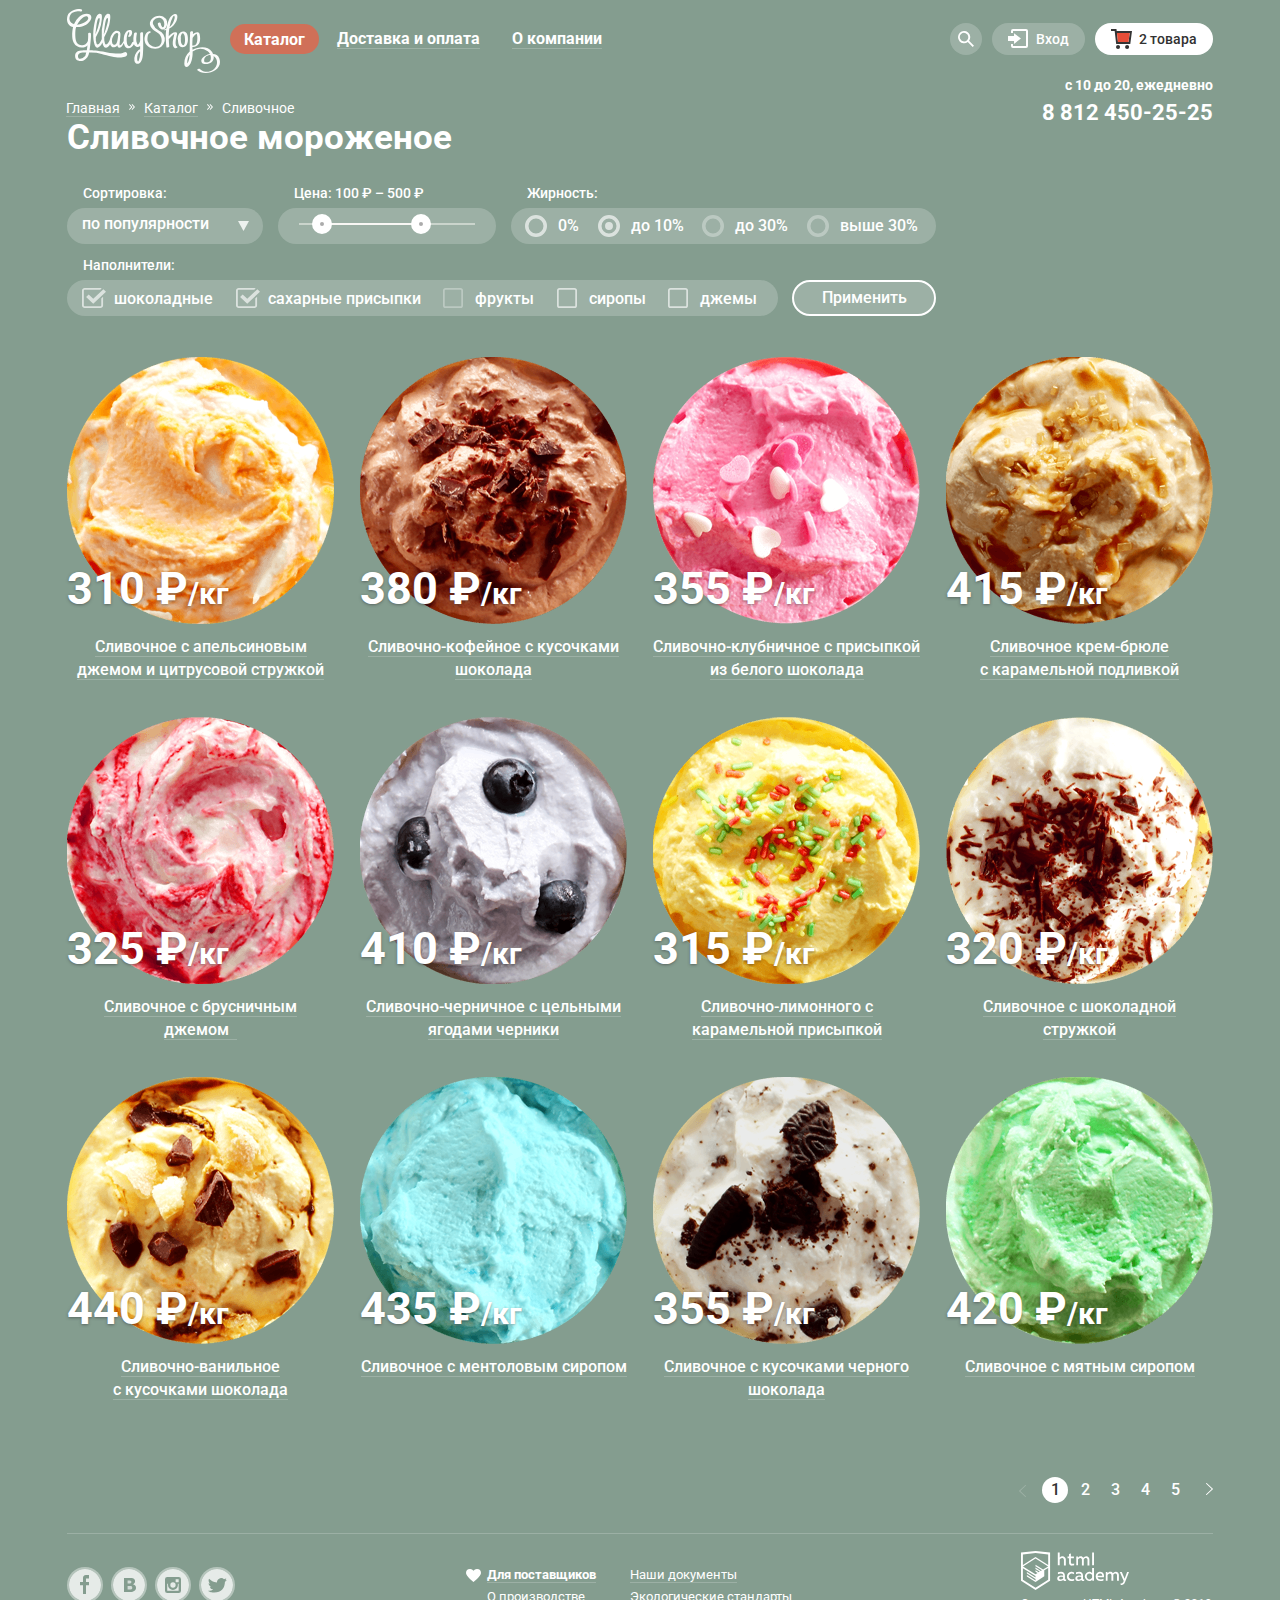
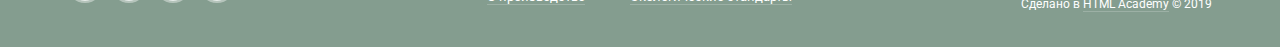
==== catalog.html @ a55e3ece "catalog" ====
﻿<!DOCTYPE html>
<html lang="ru">
  <head>
    <meta charset="UTF-8" />
    <meta name="viewport" content="width=device-width, initial-scale=1.0" />
    <link
      href="https://fonts.googleapis.com/css2?family=Roboto:wght@400;500;700&display=swap"
      rel="stylesheet"
    />
    <link rel="stylesheet" href="css/normalize.css" />
    <link rel="stylesheet" href="css/styles.css" />
    <title>HTML Academy: Глейси</title>
  </head>

  <body>
    <div class="catalog-wrapper">
      <header>
        <div class="main-header container">
          <div class="header-wrapper">
            <a href="index.html" class="logo">
              <img src="img/logo.svg" width="154" height="64" alt="Логотип Gllacy shop"/>
            </a>
            <nav class="main-nav">
              <ul class="main-nav-list lstyle-none">
                <li class="main-nav-item">
                  <a class="main-nav-button nav-on-page" href="#">Каталог</a>
                  <div class="drop">
                    <p class="drop-header">Новинки</p>
                    <ul class="drop-list lstyle-none">
                      <li class="drop-list-item">
                        <a href="catalog.html">Сливочное</a>
                      </li>
                      <li class="drop-list-item">
                        <a href="#">Щербеты</a>
                      </li>
                      <li class="drop-list-item">
                        <a href="#">Фруктовый лед</a>
                      </li>
                      <li class="drop-list-item">
                        <a href="#">Мелорин</a>
                      </li>
                    </ul>
                  </div>
                </li>
                <li class="main-nav-item">
                  <a class="main-nav-button" href="#">
                    <span>Доставка и оплата</span>
                  </a>
                </li>
                <li class="main-nav-item">
                  <a class="main-nav-button" href="#"><span>О компании</span></a>
                </li>
              </ul>
              <ul class="service-list lstyle-none">
                <li class="service-item">
                  <a class="service-button service-search" href="#">
                    <span class="visually-hidden">Поиск</span>
                  </a>
                  <div class="service-drop">тут форма поиска</div>
                </li>
                <li class="service-item">
                  <a class="service-button service-login" href="#">
                    <span>Вход</span>
                  </a>
                  <div class="service-drop">тут форма входа</div>
                </li>
                <li class="service-item">
                  <a class="service-button service-cart full-cart" href="#">
                    <span>2 товара</span>
                  </a>
                  <div class="service-drop cart-drop">
                    <div class="cart-drop-items">
                      <div class="cart-drop-item">
                        <button class="x-button">
                          <img src="/img/X.svg" alt="Кнопка удаления товара" width="11px" height="11px">
                        </button>
                        <img class="cart-drop-img" src="/img/ic-orange.png" alt="Изображения мороженного" width="33px" height="33px">
                        <p class="cart-drop-text cart-label">Пломбир с апельсиновым джемом</p>
                        <p class="cart-drop-text cart-weight cart-text-black">1,5 кг х <span class="cart-text-grey">200 руб.</span></p>
                        <p class="cart-drop-text cart-price">300 руб.</p>
                      </div>
                      <div class="cart-drop-item">
                        <button class="x-button">
                          <img src="/img/X.svg" alt="Кнопка удаления товара" width="11px" height="11px">
                        </button>
                        <img class="cart-drop-img" src="/img/ic-white-choco.png" alt="Изображения мороженного" width="33px" height="33px">
                        <p class="cart-drop-text cart-label">Клубничный пломбир с присыпкой из белого шоколада</p>
                        <p class="cart-drop-text cart-weight cart-text-black">1,5 кг х <span class="cart-text-grey">300 руб.</span></p>
                        <p class="cart-drop-text cart-price">450 руб.</p>
                      </div>
                    </div>
                    <p class="cart-drop-price">Итого: 750 руб.</p>
                    <a class="button cart-button" href="#">Оформить заказ</a>
                  </div>
                </li>
              </ul>
            </nav>
          </div>
          <div class="work-time">
            <p>с 10 до 20, ежедневно</p>
            <a href="tel:88124502525">8 812 450-25-25</a>
          </div>
        </div>
      </header>

      <main class="main-container container">
        <ul class="breadcrumbs lstyle-none">
          <li class="breadcrumbs-item">
            <a class="white-link" href="index.html">Главная</a>
          </li>
          <li class="breadcrumbs-item">
            <a class="white-link" href="catalog.html">Каталог</a>
          </li>
          <li class="breadcrumbs-item">Сливочное</li>
        </ul>
        <h1 class="catalog-header">Сливочное мороженое</h1>
        <section class="filter-list">
          <h2 class="visually-hidden">Фильтр товаров</h2>
          <form class="filters" method="GET" action="https://echo.htmlacademy.ru/">
            <fieldset class="filter-box">
              <legend>Сортировка:</legend>
              <div class="range-filter">
                <select class="filter-droplist sort" name="sort">
                  <option value="popular" selected>по популярности</option>
                  <option value="cheap">сначала недорогие</option>
                  <option value="expensive">сначала дорогие</option>
                  <option value="fat">по жирности</option>
                </select>
                <span class="filter-droplist-btn"></span>
              </div>
            </fieldset>
            <fieldset class="filter-box">
              <legend>Цена: 100 ₽ – 500 ₽</legend>
              <div class="range-filter money">
                <div class="scale">
                  <div class="bar"></div>
                  <div class="toggle toggle-min"></div>
                  <div class="toggle toggle-max"></div>
                </div>
              </div>
            </fieldset>
            <fieldset class="filter-box">
              <legend>Жирность:</legend>
              <div class="range-filter fat">
                <div class="radio-filter">
                  <div class="radio-item">
                    <input type="radio" id="percent0" name="fat-filter"/>
                    <label for="percent0">0%</label>
                  </div>
                  <div class="radio-item">
                    <input type="radio" id="percent10" name="fat-filter" value="10" checked/>
                    <label for="percent10">до 10%</label>
                  </div>
                  <div class="radio-item">
                    <input type="radio" id="percent30" name="fat-filter" value="30" disabled/>
                    <label for="percent30">до 30%</label>
                  </div>
                  <div class="radio-item">
                    <input type="radio" id="percentAbove30" name="fat-filter" value="30+" disabled/>
                    <label for="percentAbove30">выше 30%</label>
                  </div>
                </div>
              </div>
            </fieldset>
            <fieldset class="filter-box">
              <legend>Наполнители:</legend>
              <div class="range-filter fillers">
                <div class="checkbox-item">
                  <div class="filter-checkbox">
                    <input type="checkbox" id="choco" name="filler" checked />
                    <label for="choco">шоколадные</label>
                  </div>
                  <div class="filter-checkbox">
                    <input type="checkbox" id="sugar" name="filler" checked />
                    <label for="sugar">сахарные присыпки</label>
                  </div>
                  <div class="filter-checkbox">
                    <input type="checkbox" id="fruits" name="filler" disabled/>
                    <label for="fruits">фрукты</label>
                  </div>
                  <div class="filter-checkbox">
                    <input type="checkbox" id="sirops" name="filler" />
                    <label for="sirops">сиропы</label>
                  </div>
                  <div class="filter-checkbox">
                    <input type="checkbox" id="jam" name="filler" />
                    <label for="jam">джемы</label>
                  </div>
                </div>
              </div>
            </fieldset>
            <input class="filter-apply" type="submit" value="Применить" />
          </form>
        </section>

        <section class="production-catalog">
          <h2 class="visually-hidden">Каталог мороженого</h2>
          <ul class="production-list lstyle-none">
            <li class="production-item">
              <img src="img/ic-orange.png" width="267" height="267" alt="Изображение cливочного мороженого с апельсиновым джемом и цитрусовой стружкой"/>
              <p class="production-price">310 ₽<span>/кг</span></p>
              <h3> <a class="white-link production-link" href="catalog.html">Сливочное с апельсиновым джемом и цитрусовой стружкой</a>
              </h3>
              <a class="button production-button" href="catalog.html">Быстрый просмотр</a>
            </li>
            <li class="production-item">
              <img src="img/ic-choco.png" width="267" height="267" alt="Изображение сливочно-кофейного мороженого с кусочками шоколада"/>
              <p class="production-price">380 ₽<span>/кг</span></p>
              <h3> <a class="white-link production-link" href="catalog.html">Сливочно-кофейное с кусочками шоколада</a>
              </h3>
              <a class="button production-button" href="catalog.html">Быстрый просмотр</a>
            </li>
            <li class="production-item">
              <img src="img/ic-white-choco.png" width="267" height="267" alt="Изображение сливочно-клубничного мороженого с присыпкой из белого шоколада"/>
              <p class="production-price">355 ₽<span>/кг</span></p>
              <h3> <a class="white-link production-link" href="catalog.html">Сливочно-клубничное с присыпкой из белого шоколада</a>
              </h3>
              <a class="button production-button" href="catalog.html">Быстрый просмотр</a>
            </li>
            <li class="production-item">
              <img src="img/ic-creme-caramel.png" width="267" height="267" alt="Изображение сливочного мороженого крем-брюле с карамельной подливкой"/>
              <p class="production-price">415 ₽<span>/кг</span></p>
              <h3> <a class="white-link production-link" href="catalog.html">Сливочное крем-брюле с&nbsp;карамельной подливкой</a>
              </h3>
              <a class="button production-button" href="catalog.html">Быстрый просмотр</a>
            </li>
          </ul>
          <ul class="production-list lstyle-none">
            <li class="production-item">
              <img src="img/ic-lingonberry.png" width="267" height="267" alt="Изображение сливочного мороженого с брусничным джемом"/>
              <p class="production-price">325 ₽<span>/кг</span></p>
              <h3> <a class="white-link production-link" href="catalog.html">Сливочное с брусничным джемом&nbsp;&nbsp;</a>
              </h3>
              <a class="button production-button" href="catalog.html">Быстрый просмотр</a>
            </li>
            <li class="production-item">
              <img src="img/ic-blueberry.png" width="267" height="267" alt="Изображение сливочно-черничного мороженого с цельными ягодами черники"/>
              <p class="production-price">410 ₽<span>/кг</span></p>
              <h3> <a class="white-link production-link" href="catalog.html">Сливочно-черничное с цельными ягодами черники</a>
              </h3>
              <a class="button production-button" href="catalog.html">Быстрый просмотр</a>
            </li>
            <li class="production-item">
              <img src="img/ic-limon.png" width="267" height="267" alt="Изображение сливочно-лимонного мороженого с карамельной присыпкой"/>
              <p class="production-price">315 ₽<span>/кг</span></p>
              <h3> <a class="white-link production-link" href="catalog.html">Сливочно-лимонного с карамельной присыпкой</a>
              </h3>
              <a class="button production-button" href="catalog.html">Быстрый просмотр</a>
            </li>
            <li class="production-item">
              <img src="img/ic-choco-shavings.png" width="267" height="267" alt="Изображение сливочного мороженого с шоколадной стружкой"/>
              <p class="production-price">320 ₽<span>/кг</span></p>
              <h3> <a class="white-link production-link" href="catalog.html">Сливочное с шоколадной стружкой</a>
              </h3>
              <a class="button production-button" href="catalog.html">Быстрый просмотр</a>
            </li>
          </ul>
          <ul class="production-list lstyle-none">
            <li class="production-item">
              <img src="img/ic-vanilla-choco.png" width="267" height="267" alt="Изображение сливочно-ванильного мороженого с кусочками шоколада"/>
              <p class="production-price">440 ₽<span>/кг</span></p>
              <h3> <a class="white-link production-link" href="catalog.html">Сливочно-ванильное с&nbsp;кусочками&nbsp;шоколада</a>
              </h3>
              <a class="button production-button" href="catalog.html">Быстрый просмотр</a>
            </li>
            <li class="production-item">
              <img src="img/ic-mentol.png" width="267" height="267" alt="Изображение сливочного мороженого с ментоловым сиропом"/>
              <p class="production-price">435 ₽<span>/кг</span></p>
              <h3> <a class="white-link production-link" href="catalog.html">Сливочноe с ментоловым сиропом</a>
              </h3>
              <a class="button production-button" href="catalog.html">Быстрый просмотр</a>
            </li>
            <li class="production-item">
              <img src="img/ic-black-choco.png" width="267" height="267" alt="Изображение сливочного мороженого с кусочками черного шоколада"/>
              <p class="production-price">355 ₽<span>/кг</span></p>
              <h3> <a class="white-link production-link" href="catalog.html">Сливочное с кусочками черного шоколада</a>
              </h3>
              <a class="button production-button" href="catalog.html">Быстрый просмотр</a>
            </li>
            <li class="production-item">
              <img src="img/ic-mint.png" width="267" height="267" alt="Изображение сливочного мороженого с мятным сиропом"/>
              <p class="production-price">420 ₽<span>/кг</span></p>
              <h3> <a class="white-link production-link" href="catalog.html">Сливочное с мятным сиропом</a>
              </h3>
              <a class="button production-button" href="catalog.html">Быстрый просмотр</a>
            </li>
          </ul>
          <ul class="bottom-nav lstyle-none">
            <li class="nav-arrow back-arrow disabled">
              <a href="#">
                <img src="img/arrow.svg" width="7" height="12" alt="Кнопка назад"/>
              </a>
            </li>
            <li class="nav-page page-active">1</li>
            <li class="nav-page">
              <a href="#">2</a>
            </li>
            <li class="nav-page">
              <a href="#">3</a>
            </li>
            <li class="nav-page">
              <a href="#">4</a>
            </li>
            <li class="nav-page">
              <a href="#">5</a>
            </li>
            <li class="nav-arrow">
              <a href="#">
                <img src="img/arrow.svg" width="7" height="12" alt="Кнопка вперед"/>
              </a>
            </li>
          </ul>
        </section>
      </main>

      <footer class="main-footer footer-border container">
        <section class="footer-social">
          <h2 class="visually-hidden">Ищите нас в соц. сетях!</h2>
          <ul class="footer-social-icons lstyle-none">
            <li class="footer-social-item">
              <a class="fb-link" href="#">
                <span class="visually-hidden">Facebook</span>
              </a>
            </li>
            <li class="footer-social-item">
              <a class="vk-link" href="#">
                <span class="visually-hidden">VK</span>
              </a>
            </li>
            <li class="footer-social-item">
              <a class="inst-link" href="#">
                <span class="visually-hidden">Instagram</span>
              </a>
            </li>
            <li class="footer-social-item">
              <a class="tw-link" href="#">
                <span class="visually-hidden">Twitter</span>
              </a>
            </li>
          </ul>
        </section>
        <section class="footer-nav">
          <h2 class="visually-hidden">Документы</h2>
          <ul class="footer-nav-list lstyle-none">
            <li class="footer-nav-item">
              <a class="footer-heart white-link" href="#">Для поставщиков</a>
            </li>
            <li class="footer-nav-item">
              <a class="white-link" href="#">О производстве</a>
            </li>
            <li class="footer-nav-item">
              <a class="white-link" href="#">Наши документы</a>
            </li>
            <li class="footer-nav-item">
              <a class="white-link" href="#">Экологические стандарты</a>
            </li>
          </ul>
        </section>
        <div class="footer-credits">
          <a href="https://htmlacademy.ru">
            <img src="img/htmlacademy.svg" alt="Логитоп HTML Academy" />
          </a>
          <p class="html-academy">
            Сделано в
            <a class="white-link" href="https://htmlacademy.ru">HTML Academy</a>
            © 2019
          </p>
        </div>
      </footer>
    </div>
    <!-- тут модальное окно -->
  </body>
</html>
---- css/styles.css ----
﻿:root {
  --basic-white: #fff;
  --full-black: #000;
  --cart-drop-grey: #c4c4c4;
  --cart-border-grey: #CACAC7;
  --alpha-white: rgba(255, 255, 255, 0.2);
  --less-alpha-white: rgba(255, 255, 255, 0.8);
  --basic-black: #323232;
  --basic-grey: #999999;
  --modal-white: #f8f7f4;
  --basic-button: linear-gradient(180deg, #f26843 0%, #e74a35 100%);
  --hover-button: linear-gradient(0deg, rgba(255, 255, 255, 0.2), rgba(255, 255, 255, 0.2)), linear-gradient(180deg, #F26843 0%, #E74A35 100%);
  --click-button: linear-gradient(0deg, rgba(0, 0, 0, 0.07), rgba(0, 0, 0, 0.07)), linear-gradient(180deg, #f26843 0%, #e74a35 100%);
  --nav-list-hover: #fbded7;
  --nav-list-click: #f6b5a5;
  --nav-list-on-page: #d07058;
  --nav-catalog-click: #ededed;
  --nav-catalog-active: #696969;
  --link-hover: #ffbc9e;
  --link-click: #e84d37;
  --slider-hover: rgba(255, 255, 255, 0.4);
  --raspberry-color: #dc143c;
  --choco-color: #7f4e1e;
  --advantages-color: #f8facd;
  --new-post-color: #fad3a2;
  --mailing-grey: #5A5A5A;
  --darker-white: #FEFEFE;
  --link-hover-color: rgba(255, 188, 158, 0.3);
  --swamp-bg: #849D8F;
  --dark-blue-bg: #8996A6;
  --brown-bg: #9D8B84;
  --dark-link-click: rgba(232, 77, 55, 0.3);
  --box-shadow: rgba(172, 16, 0, 0.64);
  --text-shadow: rgba(160, 32, 11, 0.76);
  --box-shadow-active: #942718;
  --box-shadow-hover: rgba(0, 0, 0, 0.2);
  --shadow-price: rgba(49, 50, 53, 0.5);
  --social-border: rgba(255, 255, 255, 0.5);
  --range-white: rgba(248, 247, 244, 0.5);
  --range-button-grey: #ABABAB;
  --droplist-shadow: rgba(0, 0, 0, 0.4);
  --droplist-border: rgba(50, 50, 50, 0.2);
}

a {
  text-decoration: none
}

img {
  max-width: 100%;
  height: auto;
}

body {
  min-width: 1200px;
  margin: 0;
  padding: 0;
  font-family: "Roboto", Arial, sans-serif;
  font-style: normal;
  font-weight: normal;
  font-size: 16px;
  line-height: 22px;
  color: var(--basic-white);
  min-height: 100%;
  display: grid;
  grid-template-rows: min-content 1fr min-content;
}

.page {
  height: 100%;
}

.container {
  width: 1146px;
  margin: 0 auto;
  padding: 0 20px;
}

.main-header {
  margin-top: 9px;
}

.header-wrapper {
  display: flex;
  justify-content: space-between;
}

.logo {
  height: 64px;
}

.main-nav {
  display: flex;
  flex-direction: row;
  align-items: center;
  width: 87%;
  margin-bottom: 4px;
}

.main-nav-list {
  display: flex;
  font-weight: bold;
  font-size: 16px;
  line-height: 18px;
  margin: 0 0 0 10px;
  padding: 0;
}

.main-nav-button {
  padding: 5.5px 14px;
  color: var(--basic-white);
  border-radius: 26px;
}

.main-nav-button > span {
  border-bottom: 1px solid var(--alpha-white);
}

.main-nav-button:hover > span {
  border-color: transparent;
}

.nav-on-page {
  border-color: transparent;
  background-color: var(--nav-list-on-page);
}

.main-nav-button:hover{
  background: var(--basic-white);
  color: var(--basic-black);
}

.main-nav-button:hover .main-nav-button {
  color: var(--basic-black);
  border-color: transparent;
}

.main-nav-button:active {
  color: var(--basic-black);
  border-color: transparent;
  background: var(--nav-catalog-click);
  box-shadow: inset 0px 2px 1px var(--nav-catalog-active);
}

.main-nav-item {
  position: relative;
  margin-right: 4px;
}

.drop {
  position: absolute;
  opacity: 0;
  top: 100%;
  left: 0;
  margin: 12px 0 0 -7px;
  max-width: 143px;
  background-color: var(--basic-white);
  border-radius: 4px;
  box-shadow: 0px 20px 20px var(--droplist-shadow);
  pointer-events: none;
  z-index: 1;
}

.drop::before {
  content: "";
  position: absolute;
  bottom: 100%;
  left: 0;
  right: 0;
  height: 12px;
}

.main-nav-item:hover .drop,
.main-nav-item:focus + .drop,
.drop:hover {
  opacity: 1;
  pointer-events: auto;
}
.filter-droplist:focus-within {
  opacity: 1;
  pointer-events: auto;
}

.drop-header {
  position: relative;
  color: var(--basic-black);
  font-weight: bold;
  font-size: 14px;
  line-height: 18px;
  padding: 10px 0 10px 21px;
  margin: 0;
  min-width: 113px;
}

.drop-header::after {
  position: absolute;
  content: "";
  width: calc(100% - 15px);
  height: 1px;
  bottom: 0;
  left: 6px;
  background: var(--droplist-border);
}

.drop-list {
  /* margin: 13px 20px 13px 21px; */
  padding: 0;
  min-width: 107px;
}

.drop-list-item {
  margin-top: 4px;
  display: flex;
  flex-direction: column;
  justify-content: center;
  min-height: 27px;
}

.drop-list-item:first-child {
  margin-top: 6px;
}

.drop-list-item:last-child {
  margin-bottom: 7px;
}

.drop-list-item:hover {
  background: var(--nav-list-hover);
}

.drop-list-item a {
  color: var(--basic-black);
  margin-left: 21px;
  margin-right: 20px;
  font-weight: normal;
  font-size: 14px;
  line-height: 16px;
  min-width: 107px;
}

.service-list {
  display: flex;
  align-items: center;
  margin: 0 0 0 auto;
  padding: 0;
  font-weight: 500;
  font-size: 14px;
  line-height: 16px;
}

.service-item {
  position: relative;
  margin-left: 10px;
}

.service-button {
  display: flex;
  justify-content: center;
  align-items: center;
  box-sizing: border-box;
  color: var(--basic-white);
  background-color: var(--alpha-white);
  min-width: 32px;
  min-height: 32px;
  font-weight: 500;
  font-size: 14px;
  line-height: 16px;
  padding: 7px 16px 8px 16px;
  border-radius: 20px;
  position: relative;
}

.service-button > span {
  margin-left: 28px;
}

.service-button:active {
  background: var(--nav-catalog-click);
  box-shadow: inset 0px 2px 1px var(--nav-catalog-active);
}

.service-search {
  padding: 8px;
  border-radius: 50%;
}

.service-button::before {
  content: "";
  position: absolute;
}

.service-search::before {
  width: 16px;
  height: 16px;
  background-size: 16px;
  background: url(../img/search.svg) no-repeat;
}

.service-login::before {
  left: 16px;
  width: 20px;
  height: 19px;
  background-size: 20px 19px;
  background: url(../img/login.svg) no-repeat;
}

.service-cart::before {
  left: 16px;
  width: 21px;
  height: 20px;
  background-size: 21px 20px;
  background: url(../img/cart.svg) no-repeat;
}

.service-button:hover:not(.full-cart) {
  color: var(--basic-black);
  background-color: var(--basic-white);
}

.service-search:hover::before {
  background: url(../img/search-black.svg) no-repeat;
}

.service-login:hover::before {
  background: url(../img/login-black.svg) no-repeat;
}

.service-cart:hover:not(.full-cart)::before {
  background: url(../img/black-cart.svg) no-repeat;
}

.full-cart {
  color: var(--basic-black);
  background-color: var(--basic-white);
}

.full-cart::before {
  background: url(../img/full-cart.svg) no-repeat;
}

.x-button {
  border: none;
  padding: 0;
  margin-right: 9px;
  cursor: pointer;
}

.cart-drop-items {
  border-bottom: 1px solid var(--cart-border-grey);
  margin-left: 6px;
  padding-bottom: 18px;
}

.cart-drop-item {
  display: flex;
  flex-direction: row;
  justify-content: flex-start;
  align-items: center;
}

.cart-drop-item:not(:last-child) {
  margin-bottom: 17px;
}

.cart-drop-img {
  /* margin-left: 9px; */
}

.cart-drop-text {
  font-weight: normal;
  font-size: 13px;
  line-height: 16px;
  max-width: 216px;
  margin: 0;
  align-self: flex-start;
  color: var(--basic-black);
  margin-top: 10px;
}

.cart-label {
  margin-left: 13px;
}

.cart-weight {
  margin-left: 31px;
}

.cart-price {
  margin-left: 26px;
}

.cart-text-black {
  color: var(--full-black);
}

.cart-text-grey {
  color: var(--cart-drop-grey);
}

.cart-drop-price {
  font-weight: bold;
  font-size: 15px;
  line-height: 16px;
  text-align: right;
  margin: 15px 2px 0 0;
}

.cart-button {
  padding: 13px 16px 14px 15px;
  border-radius: 26px;
  margin: 16px 0 0 auto;
  font-weight: bold;
  font-size: 18px;
  line-height: 16px;
}

.service-drop {
  position: absolute;
  background: var(--modal-white);
  box-shadow: 0px 20px 20px var(--droplist-shadow);
  border-radius: 4px;
  padding: 20px;
  top: 100%;
  color: var(--basic-black);
  right: 0;
  opacity: 0;
  pointer-events: none;
  margin-top: 4px;
}

.service-drop::before {
  content: "";
  position: absolute;
  bottom: 100%;
  left: 0;
  right: 0;
  height: 4px;
}

.service-search:hover + .service-drop,
.service-search:focus + .service-drop,
.service-drop:hover,
.service-login:hover + .service-drop,
.service-login:focus + .service-drop,
.service-drop:hover,
.service-cart:hover + .service-drop,
.service-cart:focus + .service-drop,
.service-drop:hover {
  opacity: 1;
  pointer-events: auto;
}

.cart-drop {
  min-width: 510px;
  display: flex;
  flex-direction: column;
  padding: 20px 14px 21px 15px;
}

.visually-hidden {
  /* visibility: hidden; */
  display: none;
}

.slide-header {
  font-weight: bold;
  font-size: 60px;
  line-height: 60px;
  margin: 0 0 35px 0;
}

.breadcrumbs {
  margin: -26px 0 0 -1px;
  padding: 0;
  display: flex;
  font-size: 14px;
  line-height: 16px;
}

.breadcrumbs-item {
  position: relative;
  margin-right: 24px;
}

.breadcrumbs-item:not(:first-child)::before {
  content: "";
  position: absolute;
  width: 6px;
  height: 6px;
  top: 4px;
  left: -15px;
  background: url(../img/top-nav-arrow.svg) no-repeat;
  background-size: 6px;
}

.work-time {
  display: block;
  text-align: right;
}

.work-time p {
  font-weight: bold;
  font-size: 14px;
  line-height: 16px;
  margin-top: 4px;
  margin-bottom: 8px;
}

.work-time a {
  color: var(--basic-white);
  font-weight: bold;
  font-size: 22px;
  line-height: 24px;
}

.button {
  background: var(--basic-button);
  box-shadow: 0px 2px 2px var(--box-shadow);
  text-shadow: 0px 2px 5px var(--text-shadow);
  color: var(--basic-white);
}

.button:hover {
  background: var(--hover-button);
}

.button:active {
  background: var(--click-button);
  box-shadow: inset 0px 2px 2px var(--box-shadow-active);
}

.site-wrapper-1 {
  background: var(--swamp-bg) url(../img/bg-1.png);
  background-repeat: no-repeat;
  background-position: top center;
}

.site-wrapper-2 {
  background: var(--dark-blue-bg) url(../img/bg-2.png);
  background-repeat: no-repeat;
  background-position: top center;
}

.site-wrapper-3 {
  background: var(--brown-bg) url(../img/bg-3.png);
  background-repeat: no-repeat;
  background-position: top center;
}

.catalog-wrapper {
  background-color: var(--swamp-bg);
}

.slide {
  display: none;
}

.active {
  display: block;
}

.slide-list {
  position: relative;
  margin-top: 272px;
}

.slide-button {
  border-radius: 70px;
  font-weight: bold;
  font-size: 32px;
  line-height: 44px;
  letter-spacing: 0.05em;
  margin-right: 17px;
  padding: 12px 22px 12px 23px;
}

.slider {
  position: relative;
  text-align: center;
  margin-bottom: 50px;
}

.slide-controls {
  position: absolute;
  bottom: 12px;
  display: flex;
}

.slider-button {
  padding: 8.5px;
  border-radius: 50%;
  background: none;
  border: 2px solid var(--basic-white);
  cursor: pointer;
}

.slider-button:not(:last-child) {
  margin-right: 8px;
}

.slider-button:hover {
  background: var(--slider-hover);
}

.active-slide, .active-slide:hover {
  background: var(--basic-white);
  cursor: default;
}

.slider-button:active {
  background: var(--basic-white);
}

.free-jam {
  background: var(--raspberry-color) url(../img/raspberry.jpg) no-repeat;
  background-size: cover;
}

.free-chocolate {
  background: var(--choco-color) url(../img/chocolate.jpg) no-repeat;
  background-size: cover;
}

.banners {
  display: grid;
  grid-gap: 26px;
  grid-template-columns: 1fr 1fr;
}

.banner {
  display: flex;
  flex-direction: column;
  border-radius: 16px;
  padding: 16px 23px 22px 16px;
}

.banner-header {
  font-weight: bold;
  font-size: 35px;
  line-height: 41px;
  margin: 0 0 16px 0;
}

.banner-text {
  font-weight: bold;
  font-size: 18px;
  margin: 0 0 42px 0;
}

.banner-button {
  font-weight: bold;
  font-size: 18px;
  line-height: 24px;
  border-radius: 70px;
  text-align: center;
  padding: 12px 22px;
  margin-left: auto;
}

.hits {
  margin-top: 34px;
}

.production-list {
  display: grid;
  grid-template-columns: repeat(4, 293px);
  margin: 0 0 -10px -13px;
  padding: 0;
}

.production-item:hover {
  background: var(--alpha-white);
  box-shadow: 0px 20px 20px var(--box-shadow-hover);
  border-radius: 4px;
  z-index: 1;
}

.production-item {
  position: relative;
  text-align: center;
  padding: 6px 13px 30px;
  margin-bottom: -32px;
}

.production-item h3 {
  margin: 0;
}

.production-hit {
  position: absolute;
}

.production-hit::before {
  content: "";
  display: block;
  width: 61px;
  height: 61px;
  border-radius: 50%;
  background: var(--basic-white) url(../img/hit.svg) center no-repeat;
}

.production-price {
  margin: 0;
  position: absolute;
  top: 215px;
  font-weight: bold;
  font-size: 45px;
  line-height: 45px;
  text-shadow: 0px 1px 3px var(--shadow-price);

}

.production-price span {
  font-weight: bold;
  font-size: 30px;
  line-height: 35px;
  text-shadow: 0px 1px 3px var(--shadow-price);
}

.production-item h3{
  margin: 5px 0 18px 0;
}

.production-link {
  font-weight: 500;
  font-size: 16px;
  line-height: 22px;
}

.production-button {
  visibility: hidden;
  padding: 12px 16px 10px 17px;
  font-weight: bold;
  font-size: 18px;
  line-height: 24px;
  border-radius: 50px;
  margin: 0;
}

.production-item:hover .production-button {
  visibility: visible;
}

.white-link {
  color: var(--basic-white);
  border-bottom: 1px solid var(--alpha-white);
}

.white-link:hover, .white-link:active {
  color: var(--link-hover);
  border-bottom: 1px solid var(--link-hover-color);
}

.advantages {
  margin-top: 10px;
  margin-bottom: 40px;
}

.advantages-content {
  background: var(--advantages-color) url(../img/waffle.jpg) no-repeat;
  background-size: cover;
  border-radius: 16px;
  padding: 24px 21px 22px 20px;
}

.advantage-item p {
  margin: 0;
}

.advantages-header {
  font-weight: 500;
  font-size: 24px;
  line-height: 30px;
  color: var(--basic-black);
  margin: 0 0 2px 0;
}

.advantages-list {
  display: flex;
  flex-wrap: wrap;
  justify-content: space-between;
  font-size: 16px;
  line-height: 22px;
  margin: 0;
  padding: 0;
}

.advantage-item {
  display: flex;
  color: var(--basic-black);
  position: relative;
  width: calc(50% - 13px);
  box-sizing: border-box;
  padding: 13px 0 0 55px;
  margin-bottom: 8px;
}

.advantage-item::before {
  content: "";
  position: absolute;
  display: block;
  top: 5px;
  left: 0;
  width: 49px;
  height: 49px;
  background-size: 49px;
}

.advantage-item p {
  margin-top: 1px;
}

.ic-svg::before {
  background: url(../img/ic-icon.svg) no-repeat;
}

.cow-svg::before{
  background: url(../img/cow-icon.svg) no-repeat;
}

.leaf-svg::before{
  background: url(../img/leaf-icon.svg) no-repeat;
}

.temp-svg::before{
  background: url(../img/thermo-icon.svg) no-repeat;
}

.promo-section {
  margin-bottom: 41px;
}

.promo-content {
  display: grid;
  grid-template-columns: 1fr 1fr;
  grid-template-rows: 1fr;
  column-gap: 26px;
}

.promo-wrapper a {
  margin-top: 3px;
}

.new-post-banner {
  background: var(--new-post-color) url(../img/strawberry.jpg) no-repeat;
  background-size: 560px 220px;
  color: var(--basic-black);
  grid-column: 1;
  border-radius: 16px;
  padding: 17px 253px 87px 20px;
}

.new-post-notify {
  font-weight: 500;
  margin: 2px 0 0 0;
}

.new-post-header {
  margin: 2px 0px 0px -1px;
}

.new-post-header a{
  text-decoration: underline;
  color: var(--basic-black);
  font-weight: bold;
  font-size: 24px;
  line-height: 30px;
  display: inherit;
}

.new-post-header a:hover, .new-post-header a:active {
  color: var(--link-click);
}

.mailing {
  display: flex;
  background: var(--modal-white) url("../img/mailing.png");
  grid-column: 2;
  border-radius: 16px;
}

.mailing-wrapper {
  display: block;
  margin: 5px 6px;
  padding: 24px 12px 35px 20px;
  border-radius: 16px;
  background-color: var(--modal-white);
  flex-grow: 1;
}

.mailing-text {
  color: var(--mailing-grey);
  margin: 0;
}

.map {
  position: relative;
  display: block;
  border: 0;
  width: 100%;
  height: 430px;
}

.map-box {
  position: relative;
  display: block;
  border: 0px;
  height: 100%;
  width: 100%;
}

.address-box {
  position: absolute;
  right: 50%;
  margin-right: -573px;
  width: 253px;
  top: 62px;
  color: var(--basic-black);
  background-color: var(--basic-white);
  border-radius: 16px;
  padding: 28px 25px 41px 25px;
  display: inline-block;
  text-align: left;
}

.how-to-find {
  justify-self: right;
  margin-bottom: 39px;
  max-width: 253px;
}

.address-box-item {
  margin-bottom: 23px;
}

.address-box-text {
  margin: 0;
  max-width: 180px;
  font-size: 14px;
  line-height: 20px;
  border-radius: 16px;
}

.address-box-info {
  margin: 0;
  font-weight: bold;
  max-width: 225px;
  font-size: 18px;
  line-height: 24px;
  color: var(--basic-black);
}

.feedback-button {
  font-weight: bold;
  font-size: 18px;
  line-height: 24px;
  /* padding: 13px 28px; */
  padding: 12px 28px 10px 28px;
  border-radius: 70px;
  text-shadow: 0px 2px 5px var(--text-shadow);
}

.main-footer {
  display: flex;
  flex-direction: row;
  justify-content: space-between;
  align-items: center;
  padding: 16px 0 25px 0;
}

.footer-border {
  border-top: 1px solid var(--alpha-white);
}

.footer-social {
  width: 164px;
}

.footer-social-icons {
  display: flex;
  flex-direction: row;
  margin: 0;
  padding: 0;
}

.footer-social-item:not(:last-child) {
  margin-right: 12px;
}

.footer-social-item a {
  position: relative;
  display: inline-block;
  width: 32px;
  height: 32px;
}

.footer-social-item a::before {
  content: "";
  position: absolute;
  top: 0;
  left: 0;
  width: 100%;
  height: 100%;
  background-position: center;
  background-size: 32px;
  border: 2px solid var(--social-border);
  opacity: .8;
  border-radius: 50%;
}

.footer-social-item a:hover::before {
  opacity: 1;
}

.footer-social-item a:active::before {
  opacity: 1;
  border-color: var(--less-alpha-white);
}

.fb-link::before {
  background: url(../img/fb.svg) no-repeat;
}

.vk-link::before {
  background: url(../img/vk.svg) no-repeat;
}

.inst-link::before {
  background: url(../img/insta.svg) no-repeat;
}

.tw-link::before {
  background: url(../img/tw.svg) no-repeat;
}

.footer-nav {
  width: 310px;
  padding-left: 22px;
}

.footer-nav-list {
  /* height: 37px; */
  height: 40px;
  /* margin: -3px -3px 3px 3px; */
  padding: 0;
  display: flex;
  flex-flow: column wrap;
  align-content: space-between;
  justify-content: space-between;
}

.footer-nav-item {
  font-size: 13px;
  line-height: 18px;
}

.footer-nav-item:first-child {
  font-weight: bold;
}

.footer-nav-item:nth-child(2), .footer-nav-item:nth-child(1) {
  margin-left: 5px;
}

.footer-heart {
  position: relative;
}

.footer-heart::before {
  content: "";
  position: absolute;
  top: 2px;
  left: -21px;
  width: 15px;
  height: 13px;
  background: url(../img/heart.svg) no-repeat;
}

.footer-credits {
  font-size: 12px;
  line-height: 18px;
  margin-bottom: 9px;
  margin-right: 1px;
}

.html-academy {
  margin: 0;
}

.lstyle-none {
  list-style: none;
}

.catalog-header {
  font-weight: bold;
  font-size: 35px;
  line-height: 41px;
  margin: 1px 0 0 0;
}

.filter-list {
  max-width: 869px;
  margin-bottom: 22px;
  margin-top: 27px;
}

.filters {
  display: flex;
  flex-flow: row wrap;
  justify-content: space-between;
  align-items: center;
}

.filter-box {
  margin: 0 0 13px 0;
  padding: 0;
  border: 0;
}

.filter-box legend {
  font-weight: 500;
  font-size: 14px;
  line-height: 16px;
  margin-left: 16px;
  margin-bottom: 7px;
}

.range-filter {
  position: relative;
  background: var(--alpha-white);
  height: 36px;
  border-radius: 20px;
  display: flex;
  align-items: center;
}

.range-filter select {
  margin-top: -4px;
}

.sort {
  min-width: 196px;
}

.money {
  min-width: 218px;
}

.toggle {
  position: absolute;
  top: -9px;
  width: 4px;
  height: 4px;
  border: 8px solid var(--basic-white);
  border-radius: 50%;
  background: var(--range-button-grey);
  cursor: pointer;
}

.toggle:hover {
  border: 9px solid var(--basic-white);
}

.toggle-min {
  left: 13px;
}

.toggle-max {
  left: 112px;
}

.scale {
  position: relative;
  width: 176px;
  height: 2px;
  background: var(--range-white);
  margin-left: 21px;
  margin-top: -4px;
}

.scale .bar {
  width: 106px;
  margin-left: 16px;
  height: 2px;
  background: var(--modal-white);
}

.filter-droplist {
  color: var(--basic-white);
  background: transparent;
  border: none;
  width: 100%;
  height: 36px;
  padding-left: 15px;
  appearance: none;
  outline: none;
  cursor: pointer;
  font-weight: 500;
  font-size: 16px;
  line-height: 18px;
}

.filter-droplist option {
  font-family: Roboto;
  font-style: normal;
  font-weight: normal;
  font-size: 14px;
  line-height: 16px;
}

.filter-droplist:hover {
  color: var(--basic-black);
}

.filter-droplist:hover + .filter-droplist-btn {
  background: url(../img/sort-btn-black.svg) no-repeat;
}

.filter-droplist option {
  color: var(--basic-black);
}

.filter-droplist-btn {
  position: absolute;
  width: 11px;
  height: 10px;
  background: url(../img/sort-btn.svg) no-repeat;
  background-size: 11px 10px;
  right: 14px;
}

.fat {
  min-width: 425px;
}

.radio-filter {
  margin-left: 14px;
  margin-right: 18px;
  width: 100%;
  display: flex;
  justify-content: space-between;
  align-items: center;
}

.radio-filter label {
  font-weight: 500;
  font-size: 16px;
  line-height: 18px;
  cursor: pointer;
  margin-left: 33px;
}

.radio-filter input[type="radio"] {
  display: none;
}

.radio-item input[type="radio"]:checked + label::before{
  background: url(../img/radio-on.svg) no-repeat;
}

.radio-item label::before {
  content: "";
  position: absolute;
  left: 0;
  width: 22px;
  height: 22px;
  opacity: 0.8;
  background: url(../img/radio-off.svg) no-repeat;
  background-size: 22px;
}

.radio-item label:hover::before {
  opacity: 1;
}

.radio-item input[disabled] + label::before{
  opacity: .4;
}

.radio-item {
  position: relative;
}

.checkbox-item {
  margin: 2px 21px 0 15px;
  width: 100%;
  display: flex;
  flex-direction: row;
  justify-content: space-between;
  align-items: center;
}

.filter-checkbox input[type="checkbox"] {
  display: none;
}

.filter-checkbox input[type="checkbox"]:checked + label::before {
  width: 24px;
  height: 20px;
  background: url(../img/checkbox-on.svg) no-repeat;
  background-size: 24px 20px;
}

.filter-checkbox label::before {
  content: "";
  position: absolute;
  left: 0;
  opacity: .8;
  width: 20px;
  height: 20px;
  background: url(../img/checkbox-off.svg) no-repeat;
  background-size: 20px;
}

.filter-checkbox input[disabled] + label::before {
  opacity: .4;
}

.filter-checkbox label:hover::before {
  opacity: 1;
}

.filter-checkbox label {
  font-weight: 500;
  font-size: 16px;
  line-height: 18px;
  cursor: pointer;
  margin-left: 32px;
}

.filter-checkbox {
  position: relative;
}

.fillers {
  min-width: 711px;
}

.filter-apply {
  background: var(--alpha-white);
  border: 2px solid var(--basic-white);
  border-radius: 20px;
  min-width: 144px;
  height: 36px;
  padding: 0;
  margin-top: 10px;
  outline: none;
  cursor: pointer;
  color: var(--basic-white);
  font-weight: 500;
  font-size: 16px;
  line-height: 18px;
}

.filter-apply:hover {
  color: var(--basic-black);
  background-color: var(--basic-white);
}

.filter-apply:active {
  color: var(--basic-black);
  background-color: var(--basic-white);
  box-shadow: inset 0px 2px 2px var(--nav-catalog-active);
  border: none;
}

.back-arrow {
  transform: rotate(-180deg);
}

.nav-arrow {
  display: inline-block;
}

.disabled {
  opacity: 0.2;
}

.bottom-nav {
  margin: 46px -0 30px auto;
  padding: 0;
  width: 194px;
  display: flex;
  justify-content: space-between;
  align-items: center;
}

.bottom-nav li:nth-child(2) {
  margin-left: 12px;
}

.bottom-nav li:nth-last-child(2) {
  margin-right: 14px;
}

.nav-page {
  display: inline-block;
  padding: 4px 8.5px;
  font-weight: 500;
  font-size: 16px;
  line-height: 18px;
}

.nav-page:hover {
  background: var(--alpha-white);
  border-radius: 50%;
  cursor: pointer;
}

.nav-page a {
  color: var(--basic-white);
}

.page-active, .page-active:hover {
  color: var(--basic-black);
  background: var(--basic-white);
  border-radius: 50%;
  cursor: default;
}
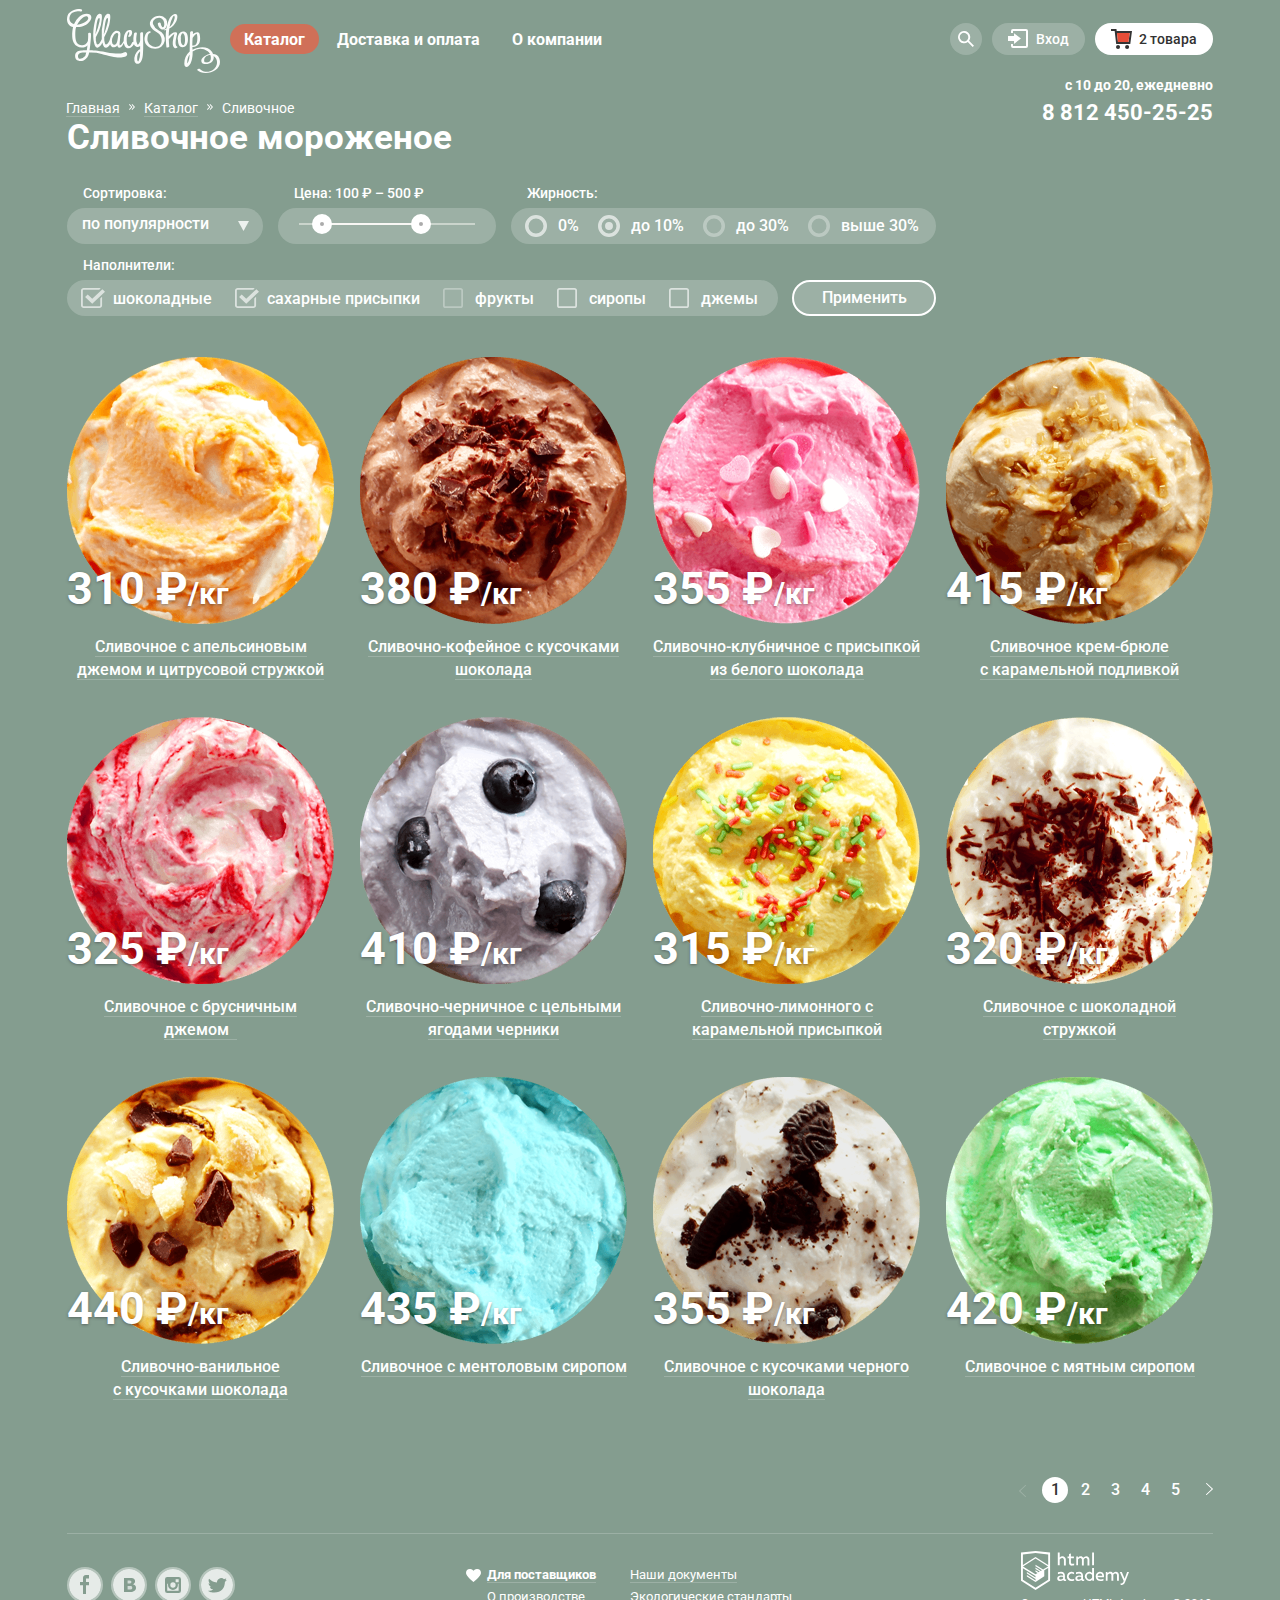
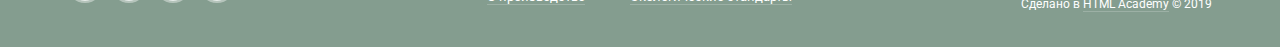
==== commit 160ddacb: "finally" ====
--- a/catalog.html
+++ b/catalog.html
@@ -27,8 +27,8 @@
                   <div class="drop">
                     <p class="drop-header">Новинки</p>
                     <ul class="drop-list lstyle-none">
-                      <li class="drop-list-item">
-                        <a href="catalog.html">Сливочное</a>
+                      <li class="drop-list-item drop-on-page">
+                        <a href="#">Сливочное</a>
                       </li>
                       <li class="drop-list-item">
                         <a href="#">Щербеты</a>
@@ -56,13 +56,27 @@
                   <a class="service-button service-search" href="#">
                     <span class="visually-hidden">Поиск</span>
                   </a>
-                  <div class="service-drop">тут форма поиска</div>
+                  <div class="service-drop service-drop-search">
+                    <form action="https://echo.htmlacademy.ru/" method="GET">
+                      <input class="default-input search-input" name="query" type="text" placeholder="Крем-брюле">
+                    </form>
+                  </div>
                 </li>
                 <li class="service-item">
                   <a class="service-button service-login" href="#">
                     <span>Вход</span>
                   </a>
-                  <div class="service-drop">тут форма входа</div>
+                  <div class="service-drop service-drop-login">
+                    <form action="https://echo.htmlacademy.ru/" method="GET">
+                      <input class="default-input drop-input-login" name="email" type="email" placeholder="email@example.com">
+                      <input class="default-input drop-input-login" name="pwd" type="password" placeholder="······">
+                      <div class="login-links">
+                        <button class="button drop-login-btn" type="submit">Войти</button>
+                        <a class="drop-link" href="#">Забыли пароль?</a>
+                        <a class="drop-link" href="#">Новая регистрация</a>
+                      </div>
+                    </form>
+                  </div>
                 </li>
                 <li class="service-item">
                   <a class="service-button service-cart full-cart" href="#">
@@ -72,20 +86,20 @@
                     <div class="cart-drop-items">
                       <div class="cart-drop-item">
                         <button class="x-button">
-                          <img src="/img/X.svg" alt="Кнопка удаления товара" width="11px" height="11px">
+                          <img src="img/cross.svg" alt="Кнопка удаления товара">
                         </button>
-                        <img class="cart-drop-img" src="/img/ic-orange.png" alt="Изображения мороженного" width="33px" height="33px">
+                        <img src="img/ic-orange.png" alt="Изображения мороженного" width="33" height="33">
                         <p class="cart-drop-text cart-label">Пломбир с апельсиновым джемом</p>
-                        <p class="cart-drop-text cart-weight cart-text-black">1,5 кг х <span class="cart-text-grey">200 руб.</span></p>
+                        <p class="cart-drop-text cart-weight">1,5 кг х <span>200 руб.</span></p>
                         <p class="cart-drop-text cart-price">300 руб.</p>
                       </div>
                       <div class="cart-drop-item">
                         <button class="x-button">
-                          <img src="/img/X.svg" alt="Кнопка удаления товара" width="11px" height="11px">
+                          <img src="img/cross.svg" alt="Кнопка удаления товара">
                         </button>
-                        <img class="cart-drop-img" src="/img/ic-white-choco.png" alt="Изображения мороженного" width="33px" height="33px">
+                        <img src="img/ic-white-choco.png" alt="Изображения мороженного" width="33" height="33">
                         <p class="cart-drop-text cart-label">Клубничный пломбир с присыпкой из белого шоколада</p>
-                        <p class="cart-drop-text cart-weight cart-text-black">1,5 кг х <span class="cart-text-grey">300 руб.</span></p>
+                        <p class="cart-drop-text cart-weight">1,5 кг х <span>300 руб.</span></p>
                         <p class="cart-drop-text cart-price">450 руб.</p>
                       </div>
                     </div>
@@ -142,51 +156,51 @@
             <fieldset class="filter-box">
               <legend>Жирность:</legend>
               <div class="range-filter fat">
-                <div class="radio-filter">
-                  <div class="radio-item">
-                    <input type="radio" id="percent0" name="fat-filter"/>
+                <ul class="radio-filter lstyle-none">
+                  <li class="radio-item">
+                    <input class="visually-hidden" type="radio" id="percent0" name="fat-filter" value="0"/>
                     <label for="percent0">0%</label>
-                  </div>
-                  <div class="radio-item">
-                    <input type="radio" id="percent10" name="fat-filter" value="10" checked/>
+                  </li>
+                  <li class="radio-item">
+                    <input class="visually-hidden" type="radio" id="percent10" name="fat-filter" value="10" checked/>
                     <label for="percent10">до 10%</label>
-                  </div>
-                  <div class="radio-item">
-                    <input type="radio" id="percent30" name="fat-filter" value="30" disabled/>
+                  </li>
+                  <li class="radio-item">
+                    <input class="visually-hidden" type="radio" id="percent30" name="fat-filter" value="30" disabled/>
                     <label for="percent30">до 30%</label>
-                  </div>
-                  <div class="radio-item">
-                    <input type="radio" id="percentAbove30" name="fat-filter" value="30+" disabled/>
+                  </li>
+                  <li class="radio-item">
+                    <input class="visually-hidden" type="radio" id="percentAbove30" name="fat-filter" value="30+" disabled/>
                     <label for="percentAbove30">выше 30%</label>
-                  </div>
-                </div>
+                  </li>
+                </ul>
               </div>
             </fieldset>
             <fieldset class="filter-box">
               <legend>Наполнители:</legend>
               <div class="range-filter fillers">
-                <div class="checkbox-item">
-                  <div class="filter-checkbox">
-                    <input type="checkbox" id="choco" name="filler" checked />
+                <ul class="checkbox-item lstyle-none">
+                  <li class="filter-checkbox">
+                    <input class="visually-hidden" type="checkbox" id="choco" name="filler-choco" checked />
                     <label for="choco">шоколадные</label>
-                  </div>
-                  <div class="filter-checkbox">
-                    <input type="checkbox" id="sugar" name="filler" checked />
+                  </li>
+                  <li class="filter-checkbox">
+                    <input class="visually-hidden" type="checkbox" id="sugar" name="filler-sugar" checked />
                     <label for="sugar">сахарные присыпки</label>
-                  </div>
-                  <div class="filter-checkbox">
-                    <input type="checkbox" id="fruits" name="filler" disabled/>
+                  </li>
+                  <li class="filter-checkbox">
+                    <input class="visually-hidden" type="checkbox" id="fruits" name="filler-fruits" disabled/>
                     <label for="fruits">фрукты</label>
-                  </div>
-                  <div class="filter-checkbox">
-                    <input type="checkbox" id="sirops" name="filler" />
+                  </li>
+                  <li class="filter-checkbox">
+                    <input class="visually-hidden" type="checkbox" id="sirops" name="filler-sirops" />
                     <label for="sirops">сиропы</label>
-                  </div>
-                  <div class="filter-checkbox">
-                    <input type="checkbox" id="jam" name="filler" />
+                  </li>
+                  <li class="filter-checkbox">
+                    <input class="visually-hidden" type="checkbox" id="jam" name="filler-jam" />
                     <label for="jam">джемы</label>
-                  </div>
-                </div>
+                  </li>
+                </ul>
               </div>
             </fieldset>
             <input class="filter-apply" type="submit" value="Применить" />
@@ -286,9 +300,9 @@
             </li>
           </ul>
           <ul class="bottom-nav lstyle-none">
-            <li class="nav-arrow back-arrow disabled">
+            <li class="back-arrow disabled">
               <a href="#">
-                <img src="img/arrow.svg" width="7" height="12" alt="Кнопка назад"/>
+                <img src="img/arrow.svg" alt="Кнопка назад"/>
               </a>
             </li>
             <li class="nav-page page-active">1</li>
@@ -304,9 +318,9 @@
             <li class="nav-page">
               <a href="#">5</a>
             </li>
-            <li class="nav-arrow">
+            <li>
               <a href="#">
-                <img src="img/arrow.svg" width="7" height="12" alt="Кнопка вперед"/>
+                <img src="img/arrow.svg" alt="Кнопка вперед"/>
               </a>
             </li>
           </ul>
--- a/css/styles.css
+++ b/css/styles.css
@@ -40,6 +40,9 @@
   --range-button-grey: #ABABAB;
   --droplist-shadow: rgba(0, 0, 0, 0.4);
   --droplist-border: rgba(50, 50, 50, 0.2);
+  --input-grey: rgba(178, 178, 178, 0.52);
+  --input-link-border: rgba(50, 50, 50, 0.3);
+  --input-blue: rgba(46, 136, 228, 0.52);
 }
 
 a {
@@ -63,6 +66,7 @@
   color: var(--basic-white);
   min-height: 100%;
   display: grid;
+  grid-template-rows: -webkit-min-content 1fr -webkit-min-content;
   grid-template-rows: min-content 1fr min-content;
 }
 
@@ -112,11 +116,11 @@
   border-radius: 26px;
 }
 
-.main-nav-button > span {
+.main-nav-button > a {
   border-bottom: 1px solid var(--alpha-white);
 }
 
-.main-nav-button:hover > span {
+.main-nav-button:hover > a {
   border-color: transparent;
 }
 
@@ -140,6 +144,13 @@
   border-color: transparent;
   background: var(--nav-catalog-click);
   box-shadow: inset 0px 2px 1px var(--nav-catalog-active);
+}
+
+.main-nav-button:hover + .drop,
+.main-nav-button:focus + .drop,
+.drop:hover, .drop:focus-within {
+  opacity: 1;
+  pointer-events: auto;
 }
 
 .main-nav-item {
@@ -170,12 +181,6 @@
   height: 12px;
 }
 
-.main-nav-item:hover .drop,
-.main-nav-item:focus + .drop,
-.drop:hover {
-  opacity: 1;
-  pointer-events: auto;
-}
 .filter-droplist:focus-within {
   opacity: 1;
   pointer-events: auto;
@@ -228,14 +233,27 @@
   background: var(--nav-list-hover);
 }
 
+.drop-list-item:focus-within:not(.drop-on-page){
+  background: var(--nav-list-hover);
+}
+
+.drop-list-item:active {
+  background: var(--nav-list-click);
+}
+
+.drop-on-page, .drop-on-page:hover, .drop-on-page:active {
+  background: var(--nav-list-on-page);
+}
+
 .drop-list-item a {
   color: var(--basic-black);
-  margin-left: 21px;
-  margin-right: 20px;
+  padding-left: 21px;
   font-weight: normal;
   font-size: 14px;
   line-height: 16px;
-  min-width: 107px;
+  min-width: 123px;
+  outline: none;
+  word-break: break-word;
 }
 
 .service-list {
@@ -356,20 +374,16 @@
   flex-direction: row;
   justify-content: flex-start;
   align-items: center;
-}
-
-.cart-drop-item:not(:last-child) {
-  margin-bottom: 17px;
-}
-
-.cart-drop-img {
-  /* margin-left: 9px; */
-}
-
-.cart-drop-text {
   font-weight: normal;
   font-size: 13px;
   line-height: 16px;
+}
+
+.cart-drop-item:not(:last-child) {
+  margin-bottom: 17px;
+}
+
+.cart-drop-text {
   max-width: 216px;
   margin: 0;
   align-self: flex-start;
@@ -383,17 +397,14 @@
 
 .cart-weight {
   margin-left: 31px;
+  color: var(--full-black);
 }
 
 .cart-price {
   margin-left: 26px;
 }
 
-.cart-text-black {
-  color: var(--full-black);
-}
-
-.cart-text-grey {
+.cart-weight span {
   color: var(--cart-drop-grey);
 }
 
@@ -418,6 +429,7 @@
   position: absolute;
   background: var(--modal-white);
   box-shadow: 0px 20px 20px var(--droplist-shadow);
+  box-sizing: border-box;
   border-radius: 4px;
   padding: 20px;
   top: 100%;
@@ -426,6 +438,7 @@
   opacity: 0;
   pointer-events: none;
   margin-top: 4px;
+  z-index: 1;
 }
 
 .service-drop::before {
@@ -439,27 +452,34 @@
 
 .service-search:hover + .service-drop,
 .service-search:focus + .service-drop,
-.service-drop:hover,
 .service-login:hover + .service-drop,
 .service-login:focus + .service-drop,
-.service-drop:hover,
 .service-cart:hover + .service-drop,
 .service-cart:focus + .service-drop,
-.service-drop:hover {
+.service-drop:hover, .service-drop:focus-within {
   opacity: 1;
   pointer-events: auto;
 }
 
 .cart-drop {
-  min-width: 510px;
+  min-width: 539px;
   display: flex;
   flex-direction: column;
   padding: 20px 14px 21px 15px;
 }
 
 .visually-hidden {
-  /* visibility: hidden; */
-  display: none;
+  position: absolute;
+  width: 1px;
+  height: 1px;
+  margin: -1px;
+  border: 0;
+  padding: 0;
+  white-space: nowrap;
+  -webkit-clip-path: inset(100%);
+  clip-path: inset(100%);
+  clip: rect(0 0 0 0);
+  overflow: hidden;
 }
 
 .slide-header {
@@ -529,22 +549,22 @@
   box-shadow: inset 0px 2px 2px var(--box-shadow-active);
 }
 
+.site-wrapper {
+  min-width: 1200px;
+  background-position: top center;
+  transition: background-color 1s ease, background-image 1s ease;
+}
+
 .site-wrapper-1 {
-  background: var(--swamp-bg) url(../img/bg-1.png);
-  background-repeat: no-repeat;
-  background-position: top center;
+  background: var(--swamp-bg) url(../img/bg-1.png) no-repeat;
 }
 
 .site-wrapper-2 {
-  background: var(--dark-blue-bg) url(../img/bg-2.png);
-  background-repeat: no-repeat;
-  background-position: top center;
+  background: var(--dark-blue-bg) url(../img/bg-2.png) no-repeat;
 }
 
 .site-wrapper-3 {
-  background: var(--brown-bg) url(../img/bg-3.png);
-  background-repeat: no-repeat;
-  background-position: top center;
+  background: var(--brown-bg) url(../img/bg-3.png) no-repeat;
 }
 
 .catalog-wrapper {
@@ -562,6 +582,7 @@
 .slide-list {
   position: relative;
   margin-top: 272px;
+  order: 1;
 }
 
 .slide-button {
@@ -584,6 +605,8 @@
   position: absolute;
   bottom: 12px;
   display: flex;
+  order: 2;
+  z-index: 1;
 }
 
 .slider-button {
@@ -631,7 +654,7 @@
   display: flex;
   flex-direction: column;
   border-radius: 16px;
-  padding: 16px 23px 22px 16px;
+  padding: 16px 22px 22px 16px;
 }
 
 .banner-header {
@@ -653,7 +676,7 @@
   line-height: 24px;
   border-radius: 70px;
   text-align: center;
-  padding: 12px 22px;
+  padding: 12px 22px 12px 23px;
   margin-left: auto;
 }
 
@@ -834,6 +857,7 @@
   display: grid;
   grid-template-columns: 1fr 1fr;
   grid-template-rows: 1fr;
+  -moz-column-gap: 26px;
   column-gap: 26px;
 }
 
@@ -880,7 +904,9 @@
 }
 
 .mailing-wrapper {
-  display: block;
+  display: flex;
+  flex-direction: column;
+  justify-content: space-between;
   margin: 5px 6px;
   padding: 24px 12px 35px 20px;
   border-radius: 16px;
@@ -907,6 +933,7 @@
   border: 0px;
   height: 100%;
   width: 100%;
+  z-index: 0;
 }
 
 .address-box {
@@ -920,7 +947,9 @@
   border-radius: 16px;
   padding: 28px 25px 41px 25px;
   display: inline-block;
+  vertical-align: top;
   text-align: left;
+  z-index: 1;
 }
 
 .how-to-find {
@@ -979,7 +1008,7 @@
 .footer-social-icons {
   display: flex;
   flex-direction: row;
-  margin: 0;
+  margin: 0px 0 7px 0;
   padding: 0;
 }
 
@@ -990,6 +1019,7 @@
 .footer-social-item a {
   position: relative;
   display: inline-block;
+  vertical-align: top;
   width: 32px;
   height: 32px;
 }
@@ -1193,7 +1223,8 @@
   height: 36px;
   padding-left: 15px;
   appearance: none;
-  outline: none;
+  -webkit-appearance: none;
+  -moz-appearance: none;
   cursor: pointer;
   font-weight: 500;
   font-size: 16px;
@@ -1240,6 +1271,8 @@
   display: flex;
   justify-content: space-between;
   align-items: center;
+  padding: 0;
+  margin: 0px 17px 0 14px;
 }
 
 .radio-filter label {
@@ -1250,10 +1283,6 @@
   margin-left: 33px;
 }
 
-.radio-filter input[type="radio"] {
-  display: none;
-}
-
 .radio-item input[type="radio"]:checked + label::before{
   background: url(../img/radio-on.svg) no-repeat;
 }
@@ -1273,6 +1302,10 @@
   opacity: 1;
 }
 
+.radio-item input:focus + label::before {
+  opacity: 1;
+}
+
 .radio-item input[disabled] + label::before{
   opacity: .4;
 }
@@ -1282,16 +1315,13 @@
 }
 
 .checkbox-item {
-  margin: 2px 21px 0 15px;
+  margin: 2px 20px 0 14px;
+  padding: 0;
   width: 100%;
   display: flex;
   flex-direction: row;
   justify-content: space-between;
   align-items: center;
-}
-
-.filter-checkbox input[type="checkbox"] {
-  display: none;
 }
 
 .filter-checkbox input[type="checkbox"]:checked + label::before {
@@ -1317,6 +1347,10 @@
 }
 
 .filter-checkbox label:hover::before {
+  opacity: 1;
+}
+
+.filter-checkbox input:focus + label::before {
   opacity: 1;
 }
 
@@ -1344,7 +1378,6 @@
   height: 36px;
   padding: 0;
   margin-top: 10px;
-  outline: none;
   cursor: pointer;
   color: var(--basic-white);
   font-weight: 500;
@@ -1368,10 +1401,6 @@
   transform: rotate(-180deg);
 }
 
-.nav-arrow {
-  display: inline-block;
-}
-
 .disabled {
   opacity: 0.2;
 }
@@ -1394,7 +1423,6 @@
 }
 
 .nav-page {
-  display: inline-block;
   padding: 4px 8.5px;
   font-weight: 500;
   font-size: 16px;
@@ -1417,3 +1445,311 @@
   border-radius: 50%;
   cursor: default;
 }
+
+.email-subscription {
+  display: flex;
+  justify-content: space-between;
+  align-items: flex-end;
+}
+
+.email-sub-btn {
+  padding: 10px 20px 10px 19px;
+  border-radius: 70px;
+  font-weight: bold;
+  font-size: 18px;
+  line-height: 24px;
+  margin-right: 8px;
+  border: none;
+}
+
+.service-drop-search {
+  padding: 20px 15px 20px 15px;
+}
+
+.service-drop-search input {
+  min-width: 311px;
+}
+
+.default-input {
+  border: 1px solid var(--input-grey);
+  border-radius: 4px;
+  width: 100%;
+  height: 44px;
+  padding: 11px;
+  box-sizing: border-box;
+  font-weight: bold;
+  font-size: 16px;
+  line-height: 20px;
+}
+
+.default-input:hover {
+  border: 2px solid var(--input-grey);
+}
+
+.default-input:focus {
+  outline: none;
+  border: 2px solid var(--input-blue);
+}
+
+.default-input::-webkit-input-placeholder {
+  font-weight: normal;
+  color: var(--basic-grey);
+}
+
+.default-input::-moz-placeholder {
+  font-weight: normal;
+  color: var(--basic-grey);
+}
+
+.default-input::placeholder {
+  font-weight: normal;
+  color: var(--basic-grey);
+}
+
+.email-sub-input {
+  width: 368px;
+}
+
+.service-drop-login {
+  width: 277px;
+  padding: 20px 23px 22px 19px;
+}
+
+.drop-input-login {
+  margin-bottom: 20px;
+  min-width: 241px;
+}
+
+.drop-login-btn {
+  border: none;
+  border-radius: 26px;
+  padding: 14px 26px 13px 24px;
+  font-weight: bold;
+  font-size: 18px;
+  line-height: 16px;
+}
+
+.login-links {
+  display: flex;
+  height: 44px;
+  flex-flow: column wrap;
+  justify-content: space-evenly;
+  align-content: space-between;
+}
+
+.drop-link {
+  font-weight: normal;
+  font-size: 13px;
+  line-height: 15px;
+  color: var(--basic-black);
+  text-decoration: underline;
+  text-decoration-color: var(--input-link-border);
+  margin-left: 21px;
+  margin-bottom: 2px;
+}
+
+.drop-link:hover,
+.drop-link:active {
+  color: var(--link-click);
+  text-decoration-color: var(--dark-link-click);
+}
+
+.modal {
+  position: fixed;
+  top: 0;
+  right: 0;
+  bottom: 0;
+  left: 0;
+  margin: auto;
+  color: var(--basic-black);
+  background-color: var(--modal-white);
+  z-index: 2;
+}
+
+.modal-feedback {
+  display: none;
+  width: 428px;
+  bottom: auto;
+  left: 18px;
+  top: 338px;
+  padding: 15px 25px 27px 24px;
+  border-radius: 6px;
+}
+
+.modal-feedback-header {
+  color: var(--basic-black);
+  font-weight: 500;
+  font-size: 24px;
+  line-height: 28px;
+  margin: 0 0px 20px -1px;
+}
+
+.modal-feedback-input {
+  width: 267px;
+  margin-bottom: 20px;
+}
+
+.modal-close {
+  position: absolute;
+  top: 15px;
+  right: 16px;
+  width: 18px;
+  height: 17px;
+  background-color: transparent;
+  border: 0;
+  padding: 0;
+  cursor: pointer;
+}
+
+.modal-send-btn {
+  display: block;
+  padding: 11px 25px 9px 24px;
+  border-radius: 70px;
+  margin-left: auto;
+  border: none;
+  font-weight: bold;
+  font-size: 18px;
+  line-height: 24px;
+}
+
+.modal-textarea {
+  width: 428px;
+  height: 154px;
+  font-weight: 700;
+  font-size: 16px;
+  line-height: 20px;
+  border: 1px solid var(--droplist-border);
+  border-radius: 4px;
+  resize: none;
+  box-sizing: border-box;
+  margin-bottom: 19px;
+  padding: 11px 13px;
+}
+
+.modal-textarea:hover {
+  border: 2px solid var(--input-grey);
+}
+
+.modal-textarea:focus {
+  outline: none;
+  border: 2px solid var(--input-blue);
+}
+
+.modal-textarea::-webkit-input-placeholder {
+  font-weight: 400;
+}
+
+.modal-textarea::-moz-placeholder {
+  font-weight: 400;
+}
+
+.modal-textarea::placeholder {
+  font-weight: 400;
+}
+
+.feedback-background {
+  display: none;
+  position: fixed;
+  top: 0;
+  left: 0;
+  right: 0;
+  bottom: 0;
+  background: var(--full-black);
+  opacity: .3;
+  z-index: 1;
+}
+
+.bg-show {
+  display: block;
+}
+
+.modal-show {
+  display: block;
+  animation: bounce 0.6s;
+}
+
+.modal-error {
+  animation: shake 0.6s;
+}
+
+/* Animations */
+
+@-webkit-keyframes bounce {
+  0% {
+    transform: translateY(-2000px);
+  }
+
+  70% {
+    transform: translateY(30px);
+  }
+
+  90% {
+    transform: translateY(-10px);
+  }
+
+  100% {
+    transform: translateY(0);
+  }
+}
+
+@keyframes bounce {
+  0% {
+    transform: translateY(-2000px);
+  }
+
+  70% {
+    transform: translateY(30px);
+  }
+
+  90% {
+    transform: translateY(-10px);
+  }
+
+  100% {
+    transform: translateY(0);
+  }
+}
+
+@-webkit-keyframes shake {
+  0%,
+  100% {
+    transform: translateX(0);
+  }
+
+  10%,
+  30%,
+  50%,
+  70%,
+  90% {
+    transform: translateX(-10px);
+  }
+
+  20%,
+  40%,
+  60%,
+  80% {
+    transform: translateX(10px);
+  }
+}
+
+@keyframes shake {
+  0%,
+  100% {
+    transform: translateX(0);
+  }
+
+  10%,
+  30%,
+  50%,
+  70%,
+  90% {
+    transform: translateX(-10px);
+  }
+
+  20%,
+  40%,
+  60%,
+  80% {
+    transform: translateX(10px);
+  }
+}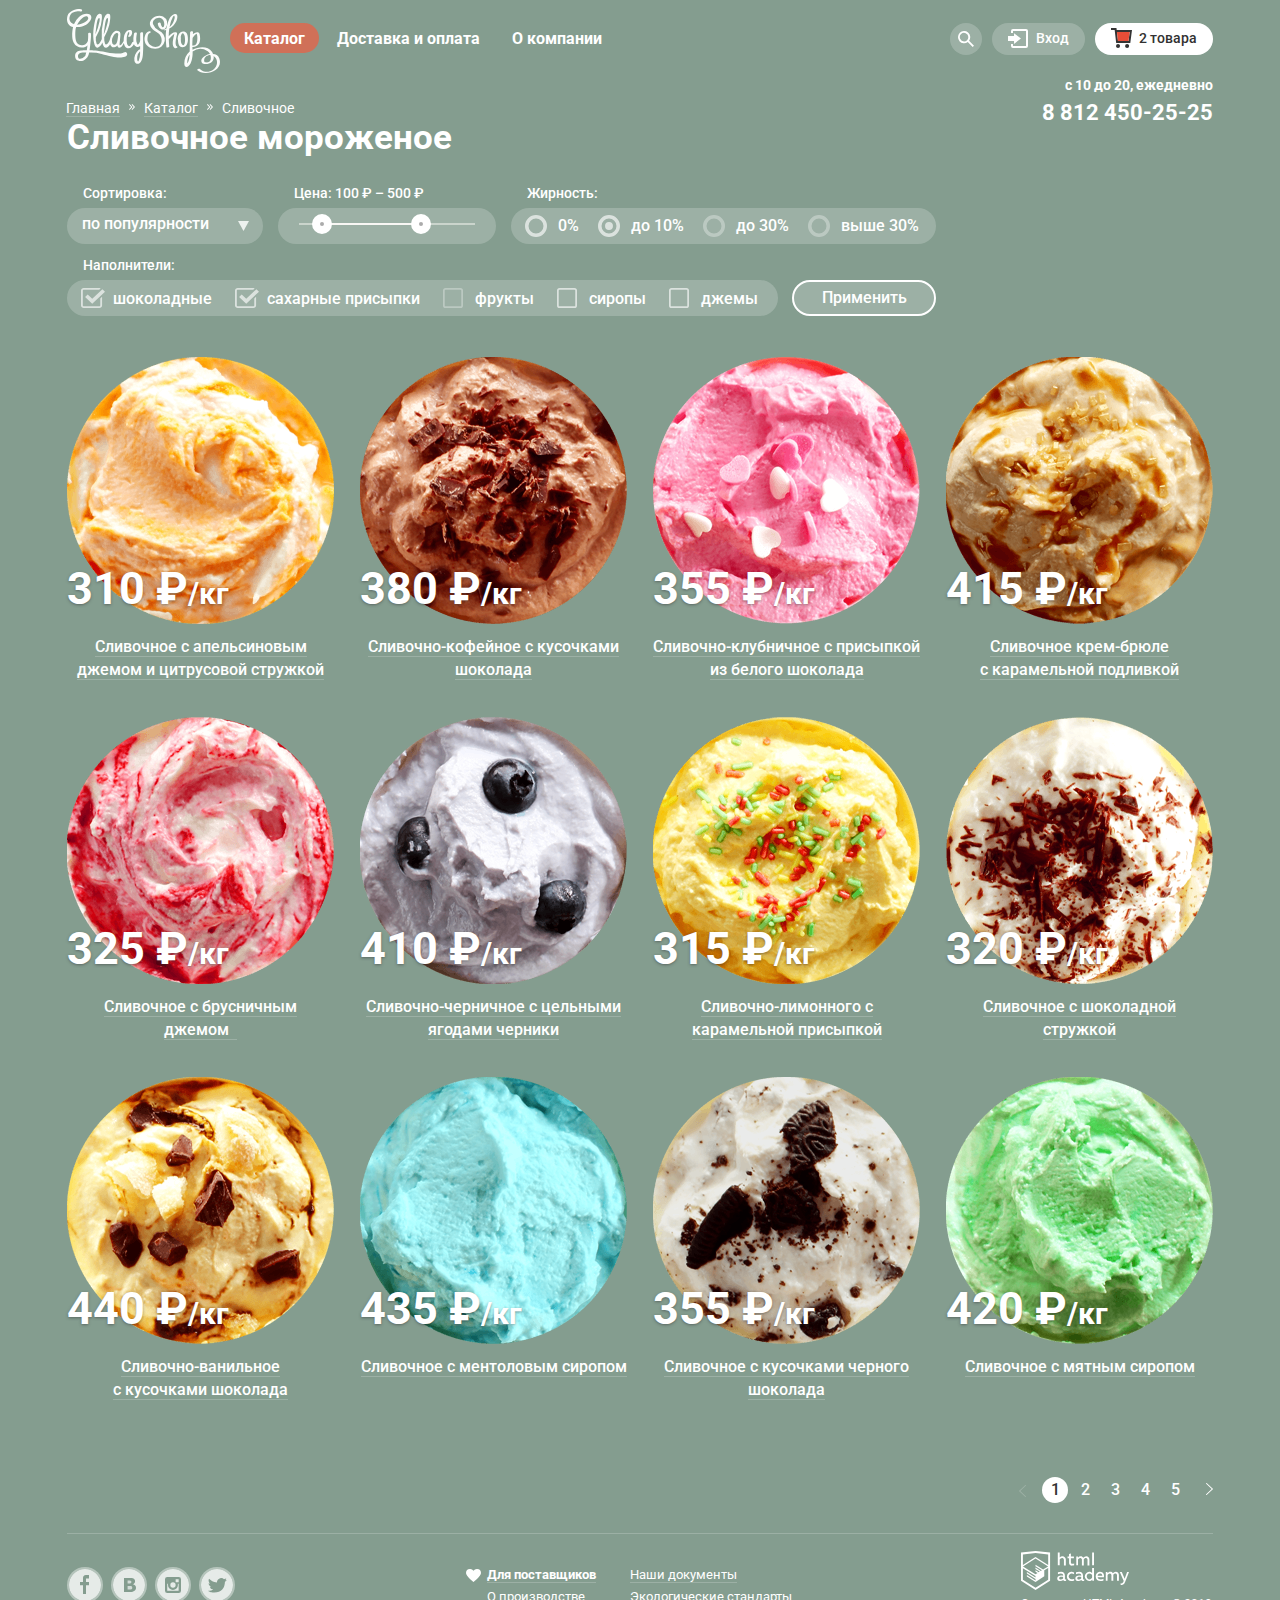
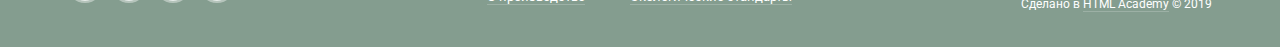
==== commit 6ab3aa62: "dd" ====
--- a/catalog.html
+++ b/catalog.html
@@ -8,7 +8,7 @@
       rel="stylesheet"
     />
     <link rel="stylesheet" href="css/normalize.css" />
-    <link rel="stylesheet" href="css/styles.css" />
+    <link rel="stylesheet" href="css/styles.min.css" />
     <title>HTML Academy: Глейси</title>
   </head>
 
@@ -58,6 +58,7 @@
                   </a>
                   <div class="service-drop service-drop-search">
                     <form action="https://echo.htmlacademy.ru/" method="GET">
+                      <label class="visually-hidden" for="query">Поле для ввода запроса поиска</label>
                       <input class="default-input search-input" name="query" type="text" placeholder="Крем-брюле">
                     </form>
                   </div>
@@ -68,8 +69,10 @@
                   </a>
                   <div class="service-drop service-drop-login">
                     <form action="https://echo.htmlacademy.ru/" method="GET">
-                      <input class="default-input drop-input-login" name="email" type="email" placeholder="email@example.com">
-                      <input class="default-input drop-input-login" name="pwd" type="password" placeholder="······">
+                      <label class="visually-hidden" for="email">Поле для ввода email</label>
+                      <input class="default-input drop-input-login" name="email" id="email" type="email" placeholder="email@example.com">
+                      <label class="visually-hidden" for="pwd">Поле для ввода пароля</label>
+                      <input class="default-input drop-input-login" name="pwd" id="pwd" type="password" placeholder="······">
                       <div class="login-links">
                         <button class="button drop-login-btn" type="submit">Войти</button>
                         <a class="drop-link" href="#">Забыли пароль?</a>
@@ -134,7 +137,8 @@
             <fieldset class="filter-box">
               <legend>Сортировка:</legend>
               <div class="range-filter">
-                <select class="filter-droplist sort" name="sort">
+                <label class="visually-hidden" for="select">Сортировка по:</label>
+                <select class="filter-droplist sort" id="select" name="sort">
                   <option value="popular" selected>по популярности</option>
                   <option value="cheap">сначала недорогие</option>
                   <option value="expensive">сначала дорогие</option>
@@ -382,6 +386,5 @@
         </div>
       </footer>
     </div>
-    <!-- тут модальное окно -->
   </body>
 </html>
--- a/css/styles.min.css
+++ b/css/styles.min.css
@@ -0,0 +1 @@
+﻿@-webkit-keyframes bounce{0%{transform:translateY(-2000px)}70%{transform:translateY(30px)}90%{transform:translateY(-10px)}to{transform:translateY(0)}}@keyframes bounce{0%{transform:translateY(-2000px)}70%{transform:translateY(30px)}90%{transform:translateY(-10px)}to{transform:translateY(0)}}@-webkit-keyframes shake{0%,to{transform:translateX(0)}10%,30%,50%,70%,90%{transform:translateX(-10px)}20%,40%,60%,80%{transform:translateX(10px)}}@keyframes shake{0%,to{transform:translateX(0)}10%,30%,50%,70%,90%{transform:translateX(-10px)}20%,40%,60%,80%{transform:translateX(10px)}}:root{--basic-white: #fff;--full-black: #000;--cart-drop-grey: #c4c4c4;--cart-border-grey: #CACAC7;--alpha-white: rgba(255, 255, 255, 0.2);--less-alpha-white: rgba(255, 255, 255, 0.8);--basic-black: #323232;--basic-grey: #999999;--modal-white: #f8f7f4;--basic-button: linear-gradient(180deg, #f26843 0%, #e74a35 100%);--hover-button: linear-gradient(0deg, rgba(255, 255, 255, 0.2), rgba(255, 255, 255, 0.2)), linear-gradient(180deg, #F26843 0%, #E74A35 100%);--click-button: linear-gradient(0deg, rgba(0, 0, 0, 0.07), rgba(0, 0, 0, 0.07)), linear-gradient(180deg, #f26843 0%, #e74a35 100%);--nav-list-hover: #fbded7;--nav-list-click: #f6b5a5;--nav-list-on-page: #d07058;--nav-catalog-click: #ededed;--nav-catalog-active: #696969;--link-hover: #ffbc9e;--link-click: #e84d37;--slider-hover: rgba(255, 255, 255, 0.4);--raspberry-color: #dc143c;--choco-color: #7f4e1e;--advantages-color: #f8facd;--new-post-color: #fad3a2;--mailing-grey: #5A5A5A;--darker-white: #FEFEFE;--link-hover-color: rgba(255, 188, 158, 0.3);--swamp-bg: #849D8F;--dark-blue-bg: #8996A6;--brown-bg: #9D8B84;--dark-link-click: rgba(232, 77, 55, 0.3);--box-shadow: rgba(172, 16, 0, 0.64);--text-shadow: rgba(160, 32, 11, 0.76);--box-shadow-active: #942718;--box-shadow-hover: rgba(0, 0, 0, 0.2);--shadow-price: rgba(49, 50, 53, 0.5);--social-border: rgba(255, 255, 255, 0.5);--range-white: rgba(248, 247, 244, 0.5);--range-button-grey: #ABABAB;--droplist-shadow: rgba(0, 0, 0, 0.4);--droplist-border: rgba(50, 50, 50, 0.2);--input-grey: rgba(178, 178, 178, 0.52);--input-link-border: rgba(50, 50, 50, 0.3);--input-blue: rgba(46, 136, 228, 0.52)}a{text-decoration:none}img{max-width:100%;height:auto}body{min-width:1200px;margin:0;padding:0;font-family:"Roboto",Arial,sans-serif;font-style:normal;font-weight:400;font-size:16px;line-height:22px;color:var(--basic-white);min-height:100%;display:grid;grid-template-rows:-webkit-min-content 1fr -webkit-min-content;grid-template-rows:min-content 1fr min-content}.page{height:100%}.container{width:1146px;margin:0 auto;padding:0 20px}.main-header{margin-top:9px}.header-wrapper{display:flex;justify-content:space-between}.logo{height:64px}.main-nav{display:flex;flex-direction:row;align-items:center;width:87%;margin-bottom:5px}.main-nav-list{display:flex;font-weight:700;font-size:16px;line-height:18px;margin:0 0 0 10px;padding:0}.main-nav-button{padding:5.5px 14px;color:var(--basic-white);border-radius:26px}.main-nav-button>a{border-bottom:1px solid var(--alpha-white)}.main-nav-button:hover>a,.nav-on-page{border-color:transparent}.nav-on-page{background-color:var(--nav-list-on-page)}.main-nav-button:hover{background:var(--basic-white);color:var(--basic-black)}.main-nav-button:active,.main-nav-button:hover .main-nav-button{color:var(--basic-black);border-color:transparent}.main-nav-button:active{background:var(--nav-catalog-click);box-shadow:inset 0 2px 1px var(--nav-catalog-active)}.drop:focus-within,.drop:hover,.main-nav-button:focus+.drop,.main-nav-button:hover+.drop{opacity:1;pointer-events:auto}.main-nav-item{position:relative;margin-right:4px}.drop,.drop::before{position:absolute;left:0}.drop{opacity:0;top:100%;margin:12px 0 0 -7px;max-width:143px;background-color:var(--basic-white);border-radius:4px;box-shadow:0 20px 20px var(--droplist-shadow);pointer-events:none;z-index:1}.drop::before{content:"";bottom:100%;right:0;height:12px}.filter-droplist:focus-within{opacity:1;pointer-events:auto}.drop-header{position:relative;color:var(--basic-black);font-weight:700;font-size:14px;line-height:18px;padding:10px 0 10px 21px;margin:0;min-width:113px}.drop-header::after{position:absolute;content:"";width:calc(100% - 15px);height:1px;bottom:0;left:6px;background:var(--droplist-border)}.drop-list{padding:0;min-width:107px}.drop-list-item{margin-top:4px;display:flex;flex-direction:column;justify-content:center;min-height:27px}.drop-list-item:first-child{margin-top:6px}.drop-list-item:last-child{margin-bottom:7px}.drop-list-item:hover{background:var(--nav-list-hover)}.drop-list-item:focus-within:not(.drop-on-page){background:var(--nav-list-hover)}.drop-list-item:active{background:var(--nav-list-click)}.drop-on-page,.drop-on-page:active,.drop-on-page:hover{background:var(--nav-list-on-page)}.drop-list-item a{color:var(--basic-black);padding-left:21px;font-weight:400;font-size:14px;line-height:16px;min-width:123px;outline:0;word-break:break-word}.service-list{display:flex;align-items:center;margin:0 0 0 auto;padding:0;font-weight:500;font-size:14px;line-height:16px}.service-item{position:relative;margin-left:10px}.service-button{display:flex;justify-content:center;align-items:center;box-sizing:border-box;color:var(--basic-white);background-color:var(--alpha-white);min-width:32px;min-height:32px;font-weight:500;font-size:14px;line-height:16px;padding:7px 16px 8px;border-radius:20px;position:relative}.service-button>span{margin-left:28px}.service-button:active{background:var(--nav-catalog-click);box-shadow:inset 0 2px 1px var(--nav-catalog-active)}.service-search{padding:8px;border-radius:50%}.service-button::before{content:"";position:absolute}.service-search::before{width:16px;height:16px;background-size:16px;background:url(../img/search.svg) no-repeat}.service-login::before{left:16px;width:20px;height:19px;background-size:20px 19px;background:url(../img/login.svg) no-repeat}.service-cart::before{left:16px;width:21px;height:20px;background-size:21px 20px;background:url(../img/cart.svg) no-repeat}.service-button:hover:not(.full-cart),.service-item:hover:not(.full-cart){color:var(--basic-black);background-color:var(--basic-white)}.service-search:hover::before{background:url(../img/search-black.svg) no-repeat}.service-login:hover::before{background:url(../img/login-black.svg) no-repeat}.service-cart:hover:not(.full-cart)::before{background:url(../img/black-cart.svg) no-repeat}.full-cart{color:var(--basic-black);background-color:var(--basic-white)}.full-cart::before{background:url(../img/full-cart.svg) no-repeat}.x-button{border:0;padding:0;margin-right:9px;cursor:pointer}.cart-drop-items{border-bottom:1px solid var(--cart-border-grey);margin-left:6px;padding-bottom:18px}.cart-drop-item{display:flex;flex-direction:row;justify-content:flex-start;align-items:center;font-weight:400;font-size:13px;line-height:16px}.cart-drop-item:not(:last-child){margin-bottom:17px}.cart-drop-text{max-width:216px;align-self:flex-start;color:var(--basic-black);margin:10px 0 0}.cart-label{margin-left:13px}.cart-weight{margin-left:31px;color:var(--full-black)}.cart-price{margin-left:26px}.cart-weight span{color:var(--cart-drop-grey)}.cart-button,.cart-drop-price{font-weight:700;line-height:16px}.cart-drop-price{font-size:15px;text-align:right;margin:15px 2px 0 0}.cart-button{padding:13px 16px 14px 15px;border-radius:26px;margin:16px 0 0 auto;font-size:18px}.service-drop{position:absolute;background:var(--modal-white);box-shadow:0 20px 20px var(--droplist-shadow);box-sizing:border-box;border-radius:4px;padding:20px;top:100%;color:var(--basic-black);right:0;opacity:0;pointer-events:none;margin-top:4px;z-index:1}.service-drop::before{content:"";position:absolute;bottom:100%;left:0;right:0;height:4px}.service-cart:focus+.service-drop,.service-cart:hover+.service-drop,.service-drop:focus-within,.service-drop:hover,.service-login:focus+.service-drop,.service-login:hover+.service-drop,.service-search:focus+.service-drop,.service-search:hover+.service-drop{opacity:1;pointer-events:auto}.cart-drop{min-width:539px;display:flex;flex-direction:column;padding:20px 14px 21px 15px}.visually-hidden{position:absolute;width:1px;height:1px;margin:-1px;border:0;padding:0;white-space:nowrap;-webkit-clip-path:inset(100%);clip-path:inset(100%);clip:rect(0 0 0 0);overflow:hidden}.slide-header{font-weight:700;font-size:60px;line-height:60px;margin:0 0 35px}.breadcrumbs{margin:-26px 0 0 -1px;padding:0;display:flex;font-size:14px;line-height:16px}.breadcrumbs-item{position:relative;margin-right:24px}.breadcrumbs-item:not(:first-child)::before{content:"";position:absolute;width:6px;height:6px;top:4px;left:-15px;background:url(../img/top-nav-arrow.svg) no-repeat;background-size:6px}.work-time{display:block;text-align:right}.work-time p{font-weight:700;font-size:14px;line-height:16px;margin-top:4px;margin-bottom:8px}.button,.work-time a{color:var(--basic-white)}.work-time a{font-weight:700;font-size:22px;line-height:24px}.button{background:var(--basic-button);box-shadow:0 2px 2px var(--box-shadow);text-shadow:0 2px 5px var(--text-shadow)}.button:hover{background:var(--hover-button)}.button:active{background:var(--click-button);box-shadow:inset 0 2px 2px var(--box-shadow-active)}.site-wrapper{min-width:1200px;background-position:top center;transition:background-color 1s ease,background-image 1s ease}.site-wrapper-1{background:var(--swamp-bg) url(../img/bg-1.png) no-repeat}.site-wrapper-2{background:var(--dark-blue-bg) url(../img/bg-2.png) no-repeat}.site-wrapper-3{background:var(--brown-bg) url(../img/bg-3.png) no-repeat}.catalog-wrapper{background-color:var(--swamp-bg)}.slide{display:none}.active{display:block}.slide-list{position:relative;margin-top:272px;order:1}.slide-button{border-radius:70px;font-weight:700;font-size:32px;line-height:44px;letter-spacing:.05em;margin-right:17px;padding:12px 22px 12px 23px}.slider{position:relative;text-align:center;margin-bottom:50px}.slide-controls{position:absolute;bottom:12px;display:flex;order:2;z-index:1}.slider-button{padding:8.5px;border-radius:50%;background:0 0;border:2px solid var(--basic-white);cursor:pointer}.slider-button:not(:last-child){margin-right:8px}.slider-button:hover{background:var(--slider-hover)}.active-slide,.active-slide:hover{background:var(--basic-white);cursor:default}.slider-button:active{background:var(--basic-white)}.free-jam{background:var(--raspberry-color) url(../img/raspberry.jpg) no-repeat;background-size:cover}.free-chocolate{background:var(--choco-color) url(../img/chocolate.jpg) no-repeat;background-size:cover}.banners{display:grid;grid-gap:26px;grid-template-columns:1fr 1fr}.banner{display:flex;flex-direction:column;border-radius:16px;padding:16px 22px 22px 16px}.banner-header{font-weight:700;font-size:35px;line-height:41px;margin:0 0 16px}.banner-button,.banner-text{font-weight:700;font-size:18px}.banner-text{margin:0 0 42px}.banner-button{line-height:24px;border-radius:70px;text-align:center;padding:12px 22px 12px 23px;margin-left:auto}.hits{margin-top:34px}.production-list{display:grid;grid-template-columns:repeat(4,293px);margin:0 0 -10px -13px;padding:0}.production-item:hover{background:var(--alpha-white);box-shadow:0 20px 20px var(--box-shadow-hover);border-radius:4px;z-index:1}.production-item{position:relative;text-align:center;padding:6px 13px 30px;margin-bottom:-32px}.production-item h3{margin:5px 0 18px}.production-hit{position:absolute}.production-hit::before{content:"";display:block;width:61px;height:61px;border-radius:50%;background:var(--basic-white) url(../img/hit.svg) center no-repeat}.production-price,.production-price span{font-weight:700;text-shadow:0 1px 3px var(--shadow-price)}.production-price{margin:0;position:absolute;top:215px;font-size:45px;line-height:45px}.production-price span{font-size:30px;line-height:35px}.production-link{font-weight:500;font-size:16px;line-height:22px}.production-button{visibility:hidden;padding:12px 16px 10px 17px;font-weight:700;font-size:18px;line-height:24px;border-radius:50px;margin:0}.production-item:hover .production-button{visibility:visible}.white-link{color:var(--basic-white);border-bottom:1px solid var(--alpha-white)}.white-link:active,.white-link:hover{color:var(--link-hover);border-bottom:1px solid var(--link-hover-color)}.advantages{margin-top:10px;margin-bottom:40px}.advantages-content{background:var(--advantages-color) url(../img/waffle.jpg) no-repeat;background-size:cover;border-radius:16px;padding:24px 21px 22px 20px}.advantage-item p{margin:1px 0 0}.advantages-header{font-weight:500;font-size:24px;line-height:30px;color:var(--basic-black);margin:0 0 2px}.advantages-list{display:flex;flex-wrap:wrap;justify-content:space-between;font-size:16px;line-height:22px;margin:0;padding:0}.advantage-item{display:flex;color:var(--basic-black);position:relative;width:calc(50% - 13px);box-sizing:border-box;padding:13px 0 0 55px;margin-bottom:8px}.advantage-item::before{content:"";position:absolute;display:block;top:5px;left:0;width:49px;height:49px;background-size:49px}.ic-svg::before{background:url(../img/ic-icon.svg) no-repeat}.cow-svg::before{background:url(../img/cow-icon.svg) no-repeat}.leaf-svg::before{background:url(../img/leaf-icon.svg) no-repeat}.temp-svg::before{background:url(../img/thermo-icon.svg) no-repeat}.promo-section{margin-bottom:41px}.promo-content{display:grid;grid-template-columns:1fr 1fr;grid-template-rows:1fr;-moz-column-gap:26px;column-gap:26px}.promo-wrapper a{margin-top:3px}.new-post-banner{background:var(--new-post-color) url(../img/strawberry.jpg) no-repeat;background-size:560px 220px;color:var(--basic-black);grid-column:1;border-radius:16px;padding:17px 253px 87px 20px}.new-post-notify{font-weight:500;margin:2px 0 0}.new-post-header{margin:2px 0 0 -1px}.new-post-header a{text-decoration:underline;color:var(--basic-black);font-weight:700;font-size:24px;line-height:30px;display:inherit}.new-post-header a:active,.new-post-header a:hover{color:var(--link-click)}.mailing,.mailing-wrapper{display:flex;border-radius:16px}.mailing{background:var(--modal-white) url(../img/mailing.png);grid-column:2}.mailing-wrapper{flex-direction:column;justify-content:space-between;margin:5px 6px;padding:24px 12px 35px 20px;background-color:var(--modal-white);flex-grow:1}.mailing-text{color:var(--mailing-grey);margin:0}.map,.map-box{position:relative;display:block;border:0;width:100%;height:430px}.map-box{height:100%;z-index:0}.address-box{position:absolute;right:50%;margin-right:-573px;width:253px;top:62px;color:var(--basic-black);background-color:var(--basic-white);border-radius:16px;padding:28px 25px 41px;display:inline-block;vertical-align:top;text-align:left;z-index:1}.how-to-find{justify-self:right;margin-bottom:39px;max-width:253px}.address-box-item{margin-bottom:23px}.address-box-text{margin:0;max-width:180px;font-size:14px;line-height:20px;border-radius:16px}.address-box-info,.feedback-button{font-weight:700;font-size:18px;line-height:24px}.address-box-info{margin:0;max-width:225px;color:var(--basic-black)}.feedback-button{padding:12px 28px 10px;border-radius:70px;text-shadow:0 2px 5px var(--text-shadow)}.main-footer{display:flex;flex-direction:row;justify-content:space-between;align-items:center;padding:16px 0 25px}.footer-border{border-top:1px solid var(--alpha-white)}.footer-social{width:164px}.footer-social-icons{display:flex;flex-direction:row;margin:0 0 7px;padding:0}.footer-social-item:not(:last-child){margin-right:12px}.footer-social-item a{position:relative;display:inline-block;vertical-align:top;width:32px;height:32px}.footer-social-item a::before{content:"";position:absolute;top:0;left:0;width:100%;height:100%;background-position:center;background-size:32px;border:2px solid var(--social-border);opacity:.8;border-radius:50%}.filter-checkbox label:hover::before,.footer-social-item a:hover::before,.radio-item label:hover::before{opacity:1}.footer-social-item a:active::before{opacity:1;border-color:var(--less-alpha-white)}.fb-link::before{background:url(../img/fb.svg) no-repeat}.vk-link::before{background:url(../img/vk.svg) no-repeat}.inst-link::before{background:url(../img/insta.svg) no-repeat}.tw-link::before{background:url(../img/tw.svg) no-repeat}.footer-nav{width:310px;padding-left:22px}.footer-nav-list{height:40px;padding:0;display:flex;flex-flow:column wrap;align-content:space-between;justify-content:space-between}.footer-nav-item{font-size:13px;line-height:18px}.footer-nav-item:first-child{font-weight:700}.footer-nav-item:nth-child(1),.footer-nav-item:nth-child(2){margin-left:5px}.footer-heart{position:relative}.footer-heart::before{content:"";position:absolute;top:2px;left:-21px;width:15px;height:13px;background:url(../img/heart.svg) no-repeat}.footer-credits{font-size:12px;line-height:18px;margin-bottom:9px;margin-right:1px}.html-academy{margin:0}.lstyle-none{list-style:none}.catalog-header{font-weight:700;font-size:35px;line-height:41px;margin:1px 0 0}.filter-list{max-width:869px;margin-bottom:22px;margin-top:27px}.filters{display:flex;flex-flow:row wrap;justify-content:space-between;align-items:center}.filter-box{margin:0 0 13px;padding:0;border:0}.filter-box legend{font-weight:500;font-size:14px;line-height:16px;margin-left:16px;margin-bottom:7px}.range-filter{position:relative;background:var(--alpha-white);height:36px;border-radius:20px;display:flex;align-items:center}.range-filter select{margin-top:-4px}.sort{min-width:196px}.money{min-width:218px}.toggle{position:absolute;top:-9px;width:4px;height:4px;border:8px solid var(--basic-white);border-radius:50%;background:var(--range-button-grey);cursor:pointer}.toggle:hover{border:9px solid var(--basic-white)}.toggle-min{left:13px}.toggle-max{left:112px}.scale{position:relative;width:176px;height:2px;background:var(--range-white);margin-left:21px;margin-top:-4px}.scale .bar{width:106px;margin-left:16px;height:2px;background:var(--modal-white)}.filter-droplist,.radio-filter label{font-weight:500;font-size:16px;line-height:18px;cursor:pointer}.filter-droplist{color:var(--basic-white);background:0 0;border:0;width:100%;height:36px;padding-left:15px;appearance:none;-webkit-appearance:none;-moz-appearance:none}.filter-droplist option{font-family:Roboto;font-style:normal;font-weight:400;font-size:14px;line-height:16px}.filter-droplist option,.filter-droplist:hover{color:var(--basic-black)}.filter-droplist:hover+.filter-droplist-btn{background:url(../img/sort-btn-black.svg) no-repeat}.filter-droplist-btn{position:absolute;width:11px;height:10px;background:url(../img/sort-btn.svg) no-repeat;background-size:11px 10px;right:14px}.fat{min-width:425px}.radio-filter{width:100%;display:flex;justify-content:space-between;align-items:center;padding:0;margin:0 17px 0 14px}.radio-filter label{margin-left:33px}.radio-item input[type=radio]:checked+label::before{background:url(../img/radio-on.svg) no-repeat}.radio-item label::before{content:"";position:absolute;left:0;width:22px;height:22px;opacity:.8;background:url(../img/radio-off.svg) no-repeat;background-size:22px}.radio-item input:focus+label::before{opacity:1}.filter-checkbox input[disabled]+label::before,.radio-item input[disabled]+label::before{opacity:.4}.radio-item{position:relative}.checkbox-item{margin:2px 20px 0 14px;padding:0;width:100%;display:flex;flex-direction:row;justify-content:space-between;align-items:center}.filter-checkbox input[type=checkbox]:checked+label::before{width:24px;height:20px;background:url(../img/checkbox-on.svg) no-repeat;background-size:24px 20px}.filter-checkbox label::before{content:"";position:absolute;left:0;opacity:.8;width:20px;height:20px;background:url(../img/checkbox-off.svg) no-repeat;background-size:20px}.filter-checkbox input:focus+label::before{opacity:1}.filter-checkbox label{font-weight:500;font-size:16px;line-height:18px;cursor:pointer;margin-left:32px}.filter-checkbox{position:relative}.fillers{min-width:711px}.filter-apply{background:var(--alpha-white);border:2px solid var(--basic-white);border-radius:20px;min-width:144px;height:36px;padding:0;margin-top:10px;cursor:pointer;color:var(--basic-white);font-weight:500;font-size:16px;line-height:18px}.filter-apply:active,.filter-apply:hover{color:var(--basic-black);background-color:var(--basic-white)}.filter-apply:active{box-shadow:inset 0 2px 2px var(--nav-catalog-active);border:0}.back-arrow{transform:rotate(-180deg)}.disabled{opacity:.2}.bottom-nav{margin:46px 0 30px auto;padding:0;width:194px;display:flex;justify-content:space-between;align-items:center}.bottom-nav li:nth-child(2){margin-left:12px}.bottom-nav li:nth-last-child(2){margin-right:14px}.nav-page{padding:4px 8.5px;font-weight:500;font-size:16px;line-height:18px}.nav-page:hover{background:var(--alpha-white);border-radius:50%;cursor:pointer}.nav-page a{color:var(--basic-white)}.page-active,.page-active:hover{color:var(--basic-black);background:var(--basic-white);border-radius:50%;cursor:default}.email-subscription{display:flex;justify-content:space-between;align-items:flex-end}.email-sub-btn{padding:10px 20px 10px 19px;border-radius:70px;font-weight:700;font-size:18px;line-height:24px;margin-right:8px;border:0}.service-drop-search{padding:20px 15px}.service-drop-search input{min-width:311px}.default-input{border:1px solid var(--input-grey);border-radius:4px;width:100%;height:44px;padding:11px;box-sizing:border-box;font-weight:700;font-size:16px;line-height:20px}.default-input:hover{border:2px solid var(--input-grey)}.default-input:focus{outline:0;border:2px solid var(--input-blue)}.default-input::-webkit-input-placeholder{font-weight:400;color:var(--basic-grey)}.default-input::-moz-placeholder{font-weight:400;color:var(--basic-grey)}.default-input::placeholder{font-weight:400;color:var(--basic-grey)}.email-sub-input{width:368px}.service-drop-login{width:277px;padding:20px 23px 22px 19px}.drop-input-login{margin-bottom:20px;min-width:241px}.drop-login-btn{border:0;border-radius:26px;padding:14px 26px 13px 24px;font-weight:700;font-size:18px;line-height:16px}.login-links{display:flex;height:44px;flex-flow:column wrap;justify-content:space-evenly;align-content:space-between}.drop-link,.modal{color:var(--basic-black)}.drop-link{font-weight:400;font-size:13px;line-height:15px;text-decoration:underline;-webkit-text-decoration-color:var(--input-link-border);text-decoration-color:var(--input-link-border);margin-left:21px;margin-bottom:2px}.drop-link:active,.drop-link:hover{color:var(--link-click);-webkit-text-decoration-color:var(--dark-link-click);text-decoration-color:var(--dark-link-click)}.modal{position:fixed;top:0;right:0;bottom:0;left:0;margin:auto;background-color:var(--modal-white);z-index:2}.modal-feedback{display:none;width:428px;bottom:auto;left:18px;top:338px;padding:15px 25px 27px 24px;border-radius:6px}.modal-feedback-header{color:var(--basic-black);font-weight:500;font-size:24px;line-height:28px;margin:0 0 20px -1px}.modal-feedback-input{width:267px;margin-bottom:20px}.modal-close{position:absolute;top:15px;right:16px;width:18px;height:17px;background-color:transparent;border:0;padding:0;cursor:pointer}.modal-send-btn{display:block;padding:11px 25px 9px 24px;border-radius:70px;margin-left:auto;border:0;font-weight:700;font-size:18px;line-height:24px}.modal-textarea{width:428px;height:154px;font-weight:700;font-size:16px;line-height:20px;border:1px solid var(--droplist-border);border-radius:4px;resize:none;box-sizing:border-box;margin-bottom:19px;padding:11px 13px}.modal-textarea:hover{border:2px solid var(--input-grey)}.modal-textarea:focus{outline:0;border:2px solid var(--input-blue)}.modal-textarea::-webkit-input-placeholder{font-weight:400}.modal-textarea::-moz-placeholder{font-weight:400}.modal-textarea::placeholder{font-weight:400}.feedback-background{display:none;position:fixed;top:0;left:0;right:0;bottom:0;background:var(--full-black);opacity:.3;z-index:1}.bg-show,.modal-show{display:block}.modal-show{-webkit-animation:bounce .6s;animation:bounce .6s}.modal-error{-webkit-animation:shake .6s;animation:shake .6s}
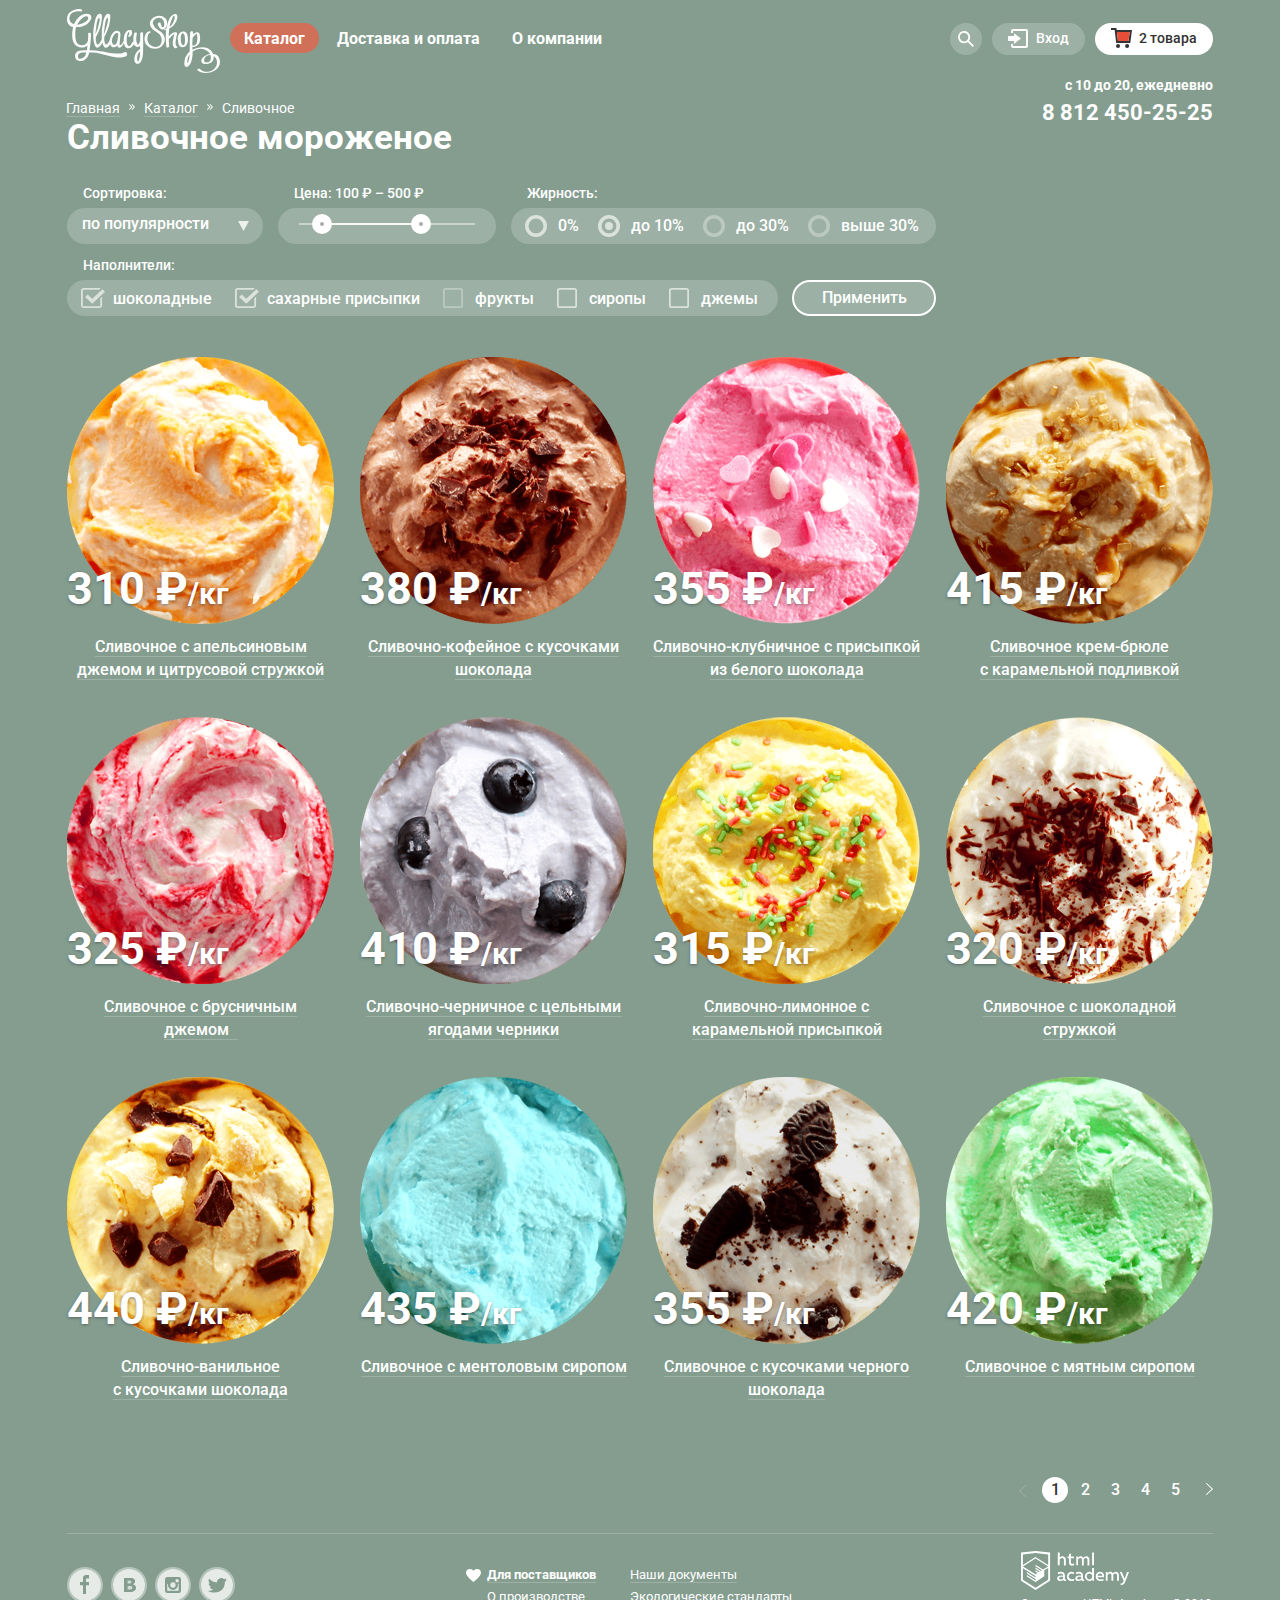
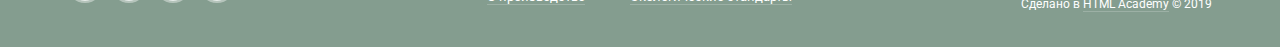
==== commit 6188c86a: "finally volume 3" ====
--- a/catalog.html
+++ b/catalog.html
@@ -17,7 +17,7 @@
       <header>
         <div class="main-header container">
           <div class="header-wrapper">
-            <a href="index.html" class="logo">
+            <a href="index.html" class="logo" aria-label="Ссылка на главную страницу">
               <img src="img/logo.svg" width="154" height="64" alt="Логотип Gllacy shop"/>
             </a>
             <nav class="main-nav">
@@ -58,8 +58,8 @@
                   </a>
                   <div class="service-drop service-drop-search">
                     <form action="https://echo.htmlacademy.ru/" method="GET">
-                      <label class="visually-hidden" for="query">Поле для ввода запроса поиска</label>
-                      <input class="default-input search-input" name="query" type="text" placeholder="Крем-брюле">
+                      <label class="visually-hidden" for="search-query">Поле для ввода запроса поиска</label>
+                      <input class="default-input search-input" id="search-query" name="query" type="text" placeholder="Крем-брюле">
                     </form>
                   </div>
                 </li>
@@ -261,7 +261,7 @@
             <li class="production-item">
               <img src="img/ic-limon.png" width="267" height="267" alt="Изображение сливочно-лимонного мороженого с карамельной присыпкой"/>
               <p class="production-price">315 ₽<span>/кг</span></p>
-              <h3> <a class="white-link production-link" href="catalog.html">Сливочно-лимонного с карамельной присыпкой</a>
+              <h3> <a class="white-link production-link" href="catalog.html">Сливочно-лимонное с карамельной присыпкой</a>
               </h3>
               <a class="button production-button" href="catalog.html">Быстрый просмотр</a>
             </li>
@@ -375,14 +375,10 @@
           </ul>
         </section>
         <div class="footer-credits">
-          <a href="https://htmlacademy.ru">
-            <img src="img/htmlacademy.svg" alt="Логитоп HTML Academy" />
+          <a href="https://htmlacademy.ru/intensive/htmlcss" aria-label="Ссылка на лендинг интенсива «HTML и CSS. Профессиональная вёрстка сайтов».">
+            <img src="img/htmlacademy.svg" alt="Логитоп HTML Academy"/>
           </a>
-          <p class="html-academy">
-            Сделано в
-            <a class="white-link" href="https://htmlacademy.ru">HTML Academy</a>
-            © 2019
-          </p>
+          <p class="html-academy">Сделано в <a class="white-link" href="https://htmlacademy.ru/intensive/htmlcss" aria-label="Ссылка на лендинг интенсива «HTML и CSS. Профессиональная вёрстка сайтов».">HTML Academy</a> © 2019</p>
         </div>
       </footer>
     </div>
--- a/css/styles.min.css
+++ b/css/styles.min.css
@@ -1 +1 @@
-﻿@-webkit-keyframes bounce{0%{transform:translateY(-2000px)}70%{transform:translateY(30px)}90%{transform:translateY(-10px)}to{transform:translateY(0)}}@keyframes bounce{0%{transform:translateY(-2000px)}70%{transform:translateY(30px)}90%{transform:translateY(-10px)}to{transform:translateY(0)}}@-webkit-keyframes shake{0%,to{transform:translateX(0)}10%,30%,50%,70%,90%{transform:translateX(-10px)}20%,40%,60%,80%{transform:translateX(10px)}}@keyframes shake{0%,to{transform:translateX(0)}10%,30%,50%,70%,90%{transform:translateX(-10px)}20%,40%,60%,80%{transform:translateX(10px)}}:root{--basic-white: #fff;--full-black: #000;--cart-drop-grey: #c4c4c4;--cart-border-grey: #CACAC7;--alpha-white: rgba(255, 255, 255, 0.2);--less-alpha-white: rgba(255, 255, 255, 0.8);--basic-black: #323232;--basic-grey: #999999;--modal-white: #f8f7f4;--basic-button: linear-gradient(180deg, #f26843 0%, #e74a35 100%);--hover-button: linear-gradient(0deg, rgba(255, 255, 255, 0.2), rgba(255, 255, 255, 0.2)), linear-gradient(180deg, #F26843 0%, #E74A35 100%);--click-button: linear-gradient(0deg, rgba(0, 0, 0, 0.07), rgba(0, 0, 0, 0.07)), linear-gradient(180deg, #f26843 0%, #e74a35 100%);--nav-list-hover: #fbded7;--nav-list-click: #f6b5a5;--nav-list-on-page: #d07058;--nav-catalog-click: #ededed;--nav-catalog-active: #696969;--link-hover: #ffbc9e;--link-click: #e84d37;--slider-hover: rgba(255, 255, 255, 0.4);--raspberry-color: #dc143c;--choco-color: #7f4e1e;--advantages-color: #f8facd;--new-post-color: #fad3a2;--mailing-grey: #5A5A5A;--darker-white: #FEFEFE;--link-hover-color: rgba(255, 188, 158, 0.3);--swamp-bg: #849D8F;--dark-blue-bg: #8996A6;--brown-bg: #9D8B84;--dark-link-click: rgba(232, 77, 55, 0.3);--box-shadow: rgba(172, 16, 0, 0.64);--text-shadow: rgba(160, 32, 11, 0.76);--box-shadow-active: #942718;--box-shadow-hover: rgba(0, 0, 0, 0.2);--shadow-price: rgba(49, 50, 53, 0.5);--social-border: rgba(255, 255, 255, 0.5);--range-white: rgba(248, 247, 244, 0.5);--range-button-grey: #ABABAB;--droplist-shadow: rgba(0, 0, 0, 0.4);--droplist-border: rgba(50, 50, 50, 0.2);--input-grey: rgba(178, 178, 178, 0.52);--input-link-border: rgba(50, 50, 50, 0.3);--input-blue: rgba(46, 136, 228, 0.52)}a{text-decoration:none}img{max-width:100%;height:auto}body{min-width:1200px;margin:0;padding:0;font-family:"Roboto",Arial,sans-serif;font-style:normal;font-weight:400;font-size:16px;line-height:22px;color:var(--basic-white);min-height:100%;display:grid;grid-template-rows:-webkit-min-content 1fr -webkit-min-content;grid-template-rows:min-content 1fr min-content}.page{height:100%}.container{width:1146px;margin:0 auto;padding:0 20px}.main-header{margin-top:9px}.header-wrapper{display:flex;justify-content:space-between}.logo{height:64px}.main-nav{display:flex;flex-direction:row;align-items:center;width:87%;margin-bottom:5px}.main-nav-list{display:flex;font-weight:700;font-size:16px;line-height:18px;margin:0 0 0 10px;padding:0}.main-nav-button{padding:5.5px 14px;color:var(--basic-white);border-radius:26px}.main-nav-button>a{border-bottom:1px solid var(--alpha-white)}.main-nav-button:hover>a,.nav-on-page{border-color:transparent}.nav-on-page{background-color:var(--nav-list-on-page)}.main-nav-button:hover{background:var(--basic-white);color:var(--basic-black)}.main-nav-button:active,.main-nav-button:hover .main-nav-button{color:var(--basic-black);border-color:transparent}.main-nav-button:active{background:var(--nav-catalog-click);box-shadow:inset 0 2px 1px var(--nav-catalog-active)}.drop:focus-within,.drop:hover,.main-nav-button:focus+.drop,.main-nav-button:hover+.drop{opacity:1;pointer-events:auto}.main-nav-item{position:relative;margin-right:4px}.drop,.drop::before{position:absolute;left:0}.drop{opacity:0;top:100%;margin:12px 0 0 -7px;max-width:143px;background-color:var(--basic-white);border-radius:4px;box-shadow:0 20px 20px var(--droplist-shadow);pointer-events:none;z-index:1}.drop::before{content:"";bottom:100%;right:0;height:12px}.filter-droplist:focus-within{opacity:1;pointer-events:auto}.drop-header{position:relative;color:var(--basic-black);font-weight:700;font-size:14px;line-height:18px;padding:10px 0 10px 21px;margin:0;min-width:113px}.drop-header::after{position:absolute;content:"";width:calc(100% - 15px);height:1px;bottom:0;left:6px;background:var(--droplist-border)}.drop-list{padding:0;min-width:107px}.drop-list-item{margin-top:4px;display:flex;flex-direction:column;justify-content:center;min-height:27px}.drop-list-item:first-child{margin-top:6px}.drop-list-item:last-child{margin-bottom:7px}.drop-list-item:hover{background:var(--nav-list-hover)}.drop-list-item:focus-within:not(.drop-on-page){background:var(--nav-list-hover)}.drop-list-item:active{background:var(--nav-list-click)}.drop-on-page,.drop-on-page:active,.drop-on-page:hover{background:var(--nav-list-on-page)}.drop-list-item a{color:var(--basic-black);padding-left:21px;font-weight:400;font-size:14px;line-height:16px;min-width:123px;outline:0;word-break:break-word}.service-list{display:flex;align-items:center;margin:0 0 0 auto;padding:0;font-weight:500;font-size:14px;line-height:16px}.service-item{position:relative;margin-left:10px}.service-button{display:flex;justify-content:center;align-items:center;box-sizing:border-box;color:var(--basic-white);background-color:var(--alpha-white);min-width:32px;min-height:32px;font-weight:500;font-size:14px;line-height:16px;padding:7px 16px 8px;border-radius:20px;position:relative}.service-button>span{margin-left:28px}.service-button:active{background:var(--nav-catalog-click);box-shadow:inset 0 2px 1px var(--nav-catalog-active)}.service-search{padding:8px;border-radius:50%}.service-button::before{content:"";position:absolute}.service-search::before{width:16px;height:16px;background-size:16px;background:url(../img/search.svg) no-repeat}.service-login::before{left:16px;width:20px;height:19px;background-size:20px 19px;background:url(../img/login.svg) no-repeat}.service-cart::before{left:16px;width:21px;height:20px;background-size:21px 20px;background:url(../img/cart.svg) no-repeat}.service-button:hover:not(.full-cart),.service-item:hover:not(.full-cart){color:var(--basic-black);background-color:var(--basic-white)}.service-search:hover::before{background:url(../img/search-black.svg) no-repeat}.service-login:hover::before{background:url(../img/login-black.svg) no-repeat}.service-cart:hover:not(.full-cart)::before{background:url(../img/black-cart.svg) no-repeat}.full-cart{color:var(--basic-black);background-color:var(--basic-white)}.full-cart::before{background:url(../img/full-cart.svg) no-repeat}.x-button{border:0;padding:0;margin-right:9px;cursor:pointer}.cart-drop-items{border-bottom:1px solid var(--cart-border-grey);margin-left:6px;padding-bottom:18px}.cart-drop-item{display:flex;flex-direction:row;justify-content:flex-start;align-items:center;font-weight:400;font-size:13px;line-height:16px}.cart-drop-item:not(:last-child){margin-bottom:17px}.cart-drop-text{max-width:216px;align-self:flex-start;color:var(--basic-black);margin:10px 0 0}.cart-label{margin-left:13px}.cart-weight{margin-left:31px;color:var(--full-black)}.cart-price{margin-left:26px}.cart-weight span{color:var(--cart-drop-grey)}.cart-button,.cart-drop-price{font-weight:700;line-height:16px}.cart-drop-price{font-size:15px;text-align:right;margin:15px 2px 0 0}.cart-button{padding:13px 16px 14px 15px;border-radius:26px;margin:16px 0 0 auto;font-size:18px}.service-drop{position:absolute;background:var(--modal-white);box-shadow:0 20px 20px var(--droplist-shadow);box-sizing:border-box;border-radius:4px;padding:20px;top:100%;color:var(--basic-black);right:0;opacity:0;pointer-events:none;margin-top:4px;z-index:1}.service-drop::before{content:"";position:absolute;bottom:100%;left:0;right:0;height:4px}.service-cart:focus+.service-drop,.service-cart:hover+.service-drop,.service-drop:focus-within,.service-drop:hover,.service-login:focus+.service-drop,.service-login:hover+.service-drop,.service-search:focus+.service-drop,.service-search:hover+.service-drop{opacity:1;pointer-events:auto}.cart-drop{min-width:539px;display:flex;flex-direction:column;padding:20px 14px 21px 15px}.visually-hidden{position:absolute;width:1px;height:1px;margin:-1px;border:0;padding:0;white-space:nowrap;-webkit-clip-path:inset(100%);clip-path:inset(100%);clip:rect(0 0 0 0);overflow:hidden}.slide-header{font-weight:700;font-size:60px;line-height:60px;margin:0 0 35px}.breadcrumbs{margin:-26px 0 0 -1px;padding:0;display:flex;font-size:14px;line-height:16px}.breadcrumbs-item{position:relative;margin-right:24px}.breadcrumbs-item:not(:first-child)::before{content:"";position:absolute;width:6px;height:6px;top:4px;left:-15px;background:url(../img/top-nav-arrow.svg) no-repeat;background-size:6px}.work-time{display:block;text-align:right}.work-time p{font-weight:700;font-size:14px;line-height:16px;margin-top:4px;margin-bottom:8px}.button,.work-time a{color:var(--basic-white)}.work-time a{font-weight:700;font-size:22px;line-height:24px}.button{background:var(--basic-button);box-shadow:0 2px 2px var(--box-shadow);text-shadow:0 2px 5px var(--text-shadow)}.button:hover{background:var(--hover-button)}.button:active{background:var(--click-button);box-shadow:inset 0 2px 2px var(--box-shadow-active)}.site-wrapper{min-width:1200px;background-position:top center;transition:background-color 1s ease,background-image 1s ease}.site-wrapper-1{background:var(--swamp-bg) url(../img/bg-1.png) no-repeat}.site-wrapper-2{background:var(--dark-blue-bg) url(../img/bg-2.png) no-repeat}.site-wrapper-3{background:var(--brown-bg) url(../img/bg-3.png) no-repeat}.catalog-wrapper{background-color:var(--swamp-bg)}.slide{display:none}.active{display:block}.slide-list{position:relative;margin-top:272px;order:1}.slide-button{border-radius:70px;font-weight:700;font-size:32px;line-height:44px;letter-spacing:.05em;margin-right:17px;padding:12px 22px 12px 23px}.slider{position:relative;text-align:center;margin-bottom:50px}.slide-controls{position:absolute;bottom:12px;display:flex;order:2;z-index:1}.slider-button{padding:8.5px;border-radius:50%;background:0 0;border:2px solid var(--basic-white);cursor:pointer}.slider-button:not(:last-child){margin-right:8px}.slider-button:hover{background:var(--slider-hover)}.active-slide,.active-slide:hover{background:var(--basic-white);cursor:default}.slider-button:active{background:var(--basic-white)}.free-jam{background:var(--raspberry-color) url(../img/raspberry.jpg) no-repeat;background-size:cover}.free-chocolate{background:var(--choco-color) url(../img/chocolate.jpg) no-repeat;background-size:cover}.banners{display:grid;grid-gap:26px;grid-template-columns:1fr 1fr}.banner{display:flex;flex-direction:column;border-radius:16px;padding:16px 22px 22px 16px}.banner-header{font-weight:700;font-size:35px;line-height:41px;margin:0 0 16px}.banner-button,.banner-text{font-weight:700;font-size:18px}.banner-text{margin:0 0 42px}.banner-button{line-height:24px;border-radius:70px;text-align:center;padding:12px 22px 12px 23px;margin-left:auto}.hits{margin-top:34px}.production-list{display:grid;grid-template-columns:repeat(4,293px);margin:0 0 -10px -13px;padding:0}.production-item:hover{background:var(--alpha-white);box-shadow:0 20px 20px var(--box-shadow-hover);border-radius:4px;z-index:1}.production-item{position:relative;text-align:center;padding:6px 13px 30px;margin-bottom:-32px}.production-item h3{margin:5px 0 18px}.production-hit{position:absolute}.production-hit::before{content:"";display:block;width:61px;height:61px;border-radius:50%;background:var(--basic-white) url(../img/hit.svg) center no-repeat}.production-price,.production-price span{font-weight:700;text-shadow:0 1px 3px var(--shadow-price)}.production-price{margin:0;position:absolute;top:215px;font-size:45px;line-height:45px}.production-price span{font-size:30px;line-height:35px}.production-link{font-weight:500;font-size:16px;line-height:22px}.production-button{visibility:hidden;padding:12px 16px 10px 17px;font-weight:700;font-size:18px;line-height:24px;border-radius:50px;margin:0}.production-item:hover .production-button{visibility:visible}.white-link{color:var(--basic-white);border-bottom:1px solid var(--alpha-white)}.white-link:active,.white-link:hover{color:var(--link-hover);border-bottom:1px solid var(--link-hover-color)}.advantages{margin-top:10px;margin-bottom:40px}.advantages-content{background:var(--advantages-color) url(../img/waffle.jpg) no-repeat;background-size:cover;border-radius:16px;padding:24px 21px 22px 20px}.advantage-item p{margin:1px 0 0}.advantages-header{font-weight:500;font-size:24px;line-height:30px;color:var(--basic-black);margin:0 0 2px}.advantages-list{display:flex;flex-wrap:wrap;justify-content:space-between;font-size:16px;line-height:22px;margin:0;padding:0}.advantage-item{display:flex;color:var(--basic-black);position:relative;width:calc(50% - 13px);box-sizing:border-box;padding:13px 0 0 55px;margin-bottom:8px}.advantage-item::before{content:"";position:absolute;display:block;top:5px;left:0;width:49px;height:49px;background-size:49px}.ic-svg::before{background:url(../img/ic-icon.svg) no-repeat}.cow-svg::before{background:url(../img/cow-icon.svg) no-repeat}.leaf-svg::before{background:url(../img/leaf-icon.svg) no-repeat}.temp-svg::before{background:url(../img/thermo-icon.svg) no-repeat}.promo-section{margin-bottom:41px}.promo-content{display:grid;grid-template-columns:1fr 1fr;grid-template-rows:1fr;-moz-column-gap:26px;column-gap:26px}.promo-wrapper a{margin-top:3px}.new-post-banner{background:var(--new-post-color) url(../img/strawberry.jpg) no-repeat;background-size:560px 220px;color:var(--basic-black);grid-column:1;border-radius:16px;padding:17px 253px 87px 20px}.new-post-notify{font-weight:500;margin:2px 0 0}.new-post-header{margin:2px 0 0 -1px}.new-post-header a{text-decoration:underline;color:var(--basic-black);font-weight:700;font-size:24px;line-height:30px;display:inherit}.new-post-header a:active,.new-post-header a:hover{color:var(--link-click)}.mailing,.mailing-wrapper{display:flex;border-radius:16px}.mailing{background:var(--modal-white) url(../img/mailing.png);grid-column:2}.mailing-wrapper{flex-direction:column;justify-content:space-between;margin:5px 6px;padding:24px 12px 35px 20px;background-color:var(--modal-white);flex-grow:1}.mailing-text{color:var(--mailing-grey);margin:0}.map,.map-box{position:relative;display:block;border:0;width:100%;height:430px}.map-box{height:100%;z-index:0}.address-box{position:absolute;right:50%;margin-right:-573px;width:253px;top:62px;color:var(--basic-black);background-color:var(--basic-white);border-radius:16px;padding:28px 25px 41px;display:inline-block;vertical-align:top;text-align:left;z-index:1}.how-to-find{justify-self:right;margin-bottom:39px;max-width:253px}.address-box-item{margin-bottom:23px}.address-box-text{margin:0;max-width:180px;font-size:14px;line-height:20px;border-radius:16px}.address-box-info,.feedback-button{font-weight:700;font-size:18px;line-height:24px}.address-box-info{margin:0;max-width:225px;color:var(--basic-black)}.feedback-button{padding:12px 28px 10px;border-radius:70px;text-shadow:0 2px 5px var(--text-shadow)}.main-footer{display:flex;flex-direction:row;justify-content:space-between;align-items:center;padding:16px 0 25px}.footer-border{border-top:1px solid var(--alpha-white)}.footer-social{width:164px}.footer-social-icons{display:flex;flex-direction:row;margin:0 0 7px;padding:0}.footer-social-item:not(:last-child){margin-right:12px}.footer-social-item a{position:relative;display:inline-block;vertical-align:top;width:32px;height:32px}.footer-social-item a::before{content:"";position:absolute;top:0;left:0;width:100%;height:100%;background-position:center;background-size:32px;border:2px solid var(--social-border);opacity:.8;border-radius:50%}.filter-checkbox label:hover::before,.footer-social-item a:hover::before,.radio-item label:hover::before{opacity:1}.footer-social-item a:active::before{opacity:1;border-color:var(--less-alpha-white)}.fb-link::before{background:url(../img/fb.svg) no-repeat}.vk-link::before{background:url(../img/vk.svg) no-repeat}.inst-link::before{background:url(../img/insta.svg) no-repeat}.tw-link::before{background:url(../img/tw.svg) no-repeat}.footer-nav{width:310px;padding-left:22px}.footer-nav-list{height:40px;padding:0;display:flex;flex-flow:column wrap;align-content:space-between;justify-content:space-between}.footer-nav-item{font-size:13px;line-height:18px}.footer-nav-item:first-child{font-weight:700}.footer-nav-item:nth-child(1),.footer-nav-item:nth-child(2){margin-left:5px}.footer-heart{position:relative}.footer-heart::before{content:"";position:absolute;top:2px;left:-21px;width:15px;height:13px;background:url(../img/heart.svg) no-repeat}.footer-credits{font-size:12px;line-height:18px;margin-bottom:9px;margin-right:1px}.html-academy{margin:0}.lstyle-none{list-style:none}.catalog-header{font-weight:700;font-size:35px;line-height:41px;margin:1px 0 0}.filter-list{max-width:869px;margin-bottom:22px;margin-top:27px}.filters{display:flex;flex-flow:row wrap;justify-content:space-between;align-items:center}.filter-box{margin:0 0 13px;padding:0;border:0}.filter-box legend{font-weight:500;font-size:14px;line-height:16px;margin-left:16px;margin-bottom:7px}.range-filter{position:relative;background:var(--alpha-white);height:36px;border-radius:20px;display:flex;align-items:center}.range-filter select{margin-top:-4px}.sort{min-width:196px}.money{min-width:218px}.toggle{position:absolute;top:-9px;width:4px;height:4px;border:8px solid var(--basic-white);border-radius:50%;background:var(--range-button-grey);cursor:pointer}.toggle:hover{border:9px solid var(--basic-white)}.toggle-min{left:13px}.toggle-max{left:112px}.scale{position:relative;width:176px;height:2px;background:var(--range-white);margin-left:21px;margin-top:-4px}.scale .bar{width:106px;margin-left:16px;height:2px;background:var(--modal-white)}.filter-droplist,.radio-filter label{font-weight:500;font-size:16px;line-height:18px;cursor:pointer}.filter-droplist{color:var(--basic-white);background:0 0;border:0;width:100%;height:36px;padding-left:15px;appearance:none;-webkit-appearance:none;-moz-appearance:none}.filter-droplist option{font-family:Roboto;font-style:normal;font-weight:400;font-size:14px;line-height:16px}.filter-droplist option,.filter-droplist:hover{color:var(--basic-black)}.filter-droplist:hover+.filter-droplist-btn{background:url(../img/sort-btn-black.svg) no-repeat}.filter-droplist-btn{position:absolute;width:11px;height:10px;background:url(../img/sort-btn.svg) no-repeat;background-size:11px 10px;right:14px}.fat{min-width:425px}.radio-filter{width:100%;display:flex;justify-content:space-between;align-items:center;padding:0;margin:0 17px 0 14px}.radio-filter label{margin-left:33px}.radio-item input[type=radio]:checked+label::before{background:url(../img/radio-on.svg) no-repeat}.radio-item label::before{content:"";position:absolute;left:0;width:22px;height:22px;opacity:.8;background:url(../img/radio-off.svg) no-repeat;background-size:22px}.radio-item input:focus+label::before{opacity:1}.filter-checkbox input[disabled]+label::before,.radio-item input[disabled]+label::before{opacity:.4}.radio-item{position:relative}.checkbox-item{margin:2px 20px 0 14px;padding:0;width:100%;display:flex;flex-direction:row;justify-content:space-between;align-items:center}.filter-checkbox input[type=checkbox]:checked+label::before{width:24px;height:20px;background:url(../img/checkbox-on.svg) no-repeat;background-size:24px 20px}.filter-checkbox label::before{content:"";position:absolute;left:0;opacity:.8;width:20px;height:20px;background:url(../img/checkbox-off.svg) no-repeat;background-size:20px}.filter-checkbox input:focus+label::before{opacity:1}.filter-checkbox label{font-weight:500;font-size:16px;line-height:18px;cursor:pointer;margin-left:32px}.filter-checkbox{position:relative}.fillers{min-width:711px}.filter-apply{background:var(--alpha-white);border:2px solid var(--basic-white);border-radius:20px;min-width:144px;height:36px;padding:0;margin-top:10px;cursor:pointer;color:var(--basic-white);font-weight:500;font-size:16px;line-height:18px}.filter-apply:active,.filter-apply:hover{color:var(--basic-black);background-color:var(--basic-white)}.filter-apply:active{box-shadow:inset 0 2px 2px var(--nav-catalog-active);border:0}.back-arrow{transform:rotate(-180deg)}.disabled{opacity:.2}.bottom-nav{margin:46px 0 30px auto;padding:0;width:194px;display:flex;justify-content:space-between;align-items:center}.bottom-nav li:nth-child(2){margin-left:12px}.bottom-nav li:nth-last-child(2){margin-right:14px}.nav-page{padding:4px 8.5px;font-weight:500;font-size:16px;line-height:18px}.nav-page:hover{background:var(--alpha-white);border-radius:50%;cursor:pointer}.nav-page a{color:var(--basic-white)}.page-active,.page-active:hover{color:var(--basic-black);background:var(--basic-white);border-radius:50%;cursor:default}.email-subscription{display:flex;justify-content:space-between;align-items:flex-end}.email-sub-btn{padding:10px 20px 10px 19px;border-radius:70px;font-weight:700;font-size:18px;line-height:24px;margin-right:8px;border:0}.service-drop-search{padding:20px 15px}.service-drop-search input{min-width:311px}.default-input{border:1px solid var(--input-grey);border-radius:4px;width:100%;height:44px;padding:11px;box-sizing:border-box;font-weight:700;font-size:16px;line-height:20px}.default-input:hover{border:2px solid var(--input-grey)}.default-input:focus{outline:0;border:2px solid var(--input-blue)}.default-input::-webkit-input-placeholder{font-weight:400;color:var(--basic-grey)}.default-input::-moz-placeholder{font-weight:400;color:var(--basic-grey)}.default-input::placeholder{font-weight:400;color:var(--basic-grey)}.email-sub-input{width:368px}.service-drop-login{width:277px;padding:20px 23px 22px 19px}.drop-input-login{margin-bottom:20px;min-width:241px}.drop-login-btn{border:0;border-radius:26px;padding:14px 26px 13px 24px;font-weight:700;font-size:18px;line-height:16px}.login-links{display:flex;height:44px;flex-flow:column wrap;justify-content:space-evenly;align-content:space-between}.drop-link,.modal{color:var(--basic-black)}.drop-link{font-weight:400;font-size:13px;line-height:15px;text-decoration:underline;-webkit-text-decoration-color:var(--input-link-border);text-decoration-color:var(--input-link-border);margin-left:21px;margin-bottom:2px}.drop-link:active,.drop-link:hover{color:var(--link-click);-webkit-text-decoration-color:var(--dark-link-click);text-decoration-color:var(--dark-link-click)}.modal{position:fixed;top:0;right:0;bottom:0;left:0;margin:auto;background-color:var(--modal-white);z-index:2}.modal-feedback{display:none;width:428px;bottom:auto;left:18px;top:338px;padding:15px 25px 27px 24px;border-radius:6px}.modal-feedback-header{color:var(--basic-black);font-weight:500;font-size:24px;line-height:28px;margin:0 0 20px -1px}.modal-feedback-input{width:267px;margin-bottom:20px}.modal-close{position:absolute;top:15px;right:16px;width:18px;height:17px;background-color:transparent;border:0;padding:0;cursor:pointer}.modal-send-btn{display:block;padding:11px 25px 9px 24px;border-radius:70px;margin-left:auto;border:0;font-weight:700;font-size:18px;line-height:24px}.modal-textarea{width:428px;height:154px;font-weight:700;font-size:16px;line-height:20px;border:1px solid var(--droplist-border);border-radius:4px;resize:none;box-sizing:border-box;margin-bottom:19px;padding:11px 13px}.modal-textarea:hover{border:2px solid var(--input-grey)}.modal-textarea:focus{outline:0;border:2px solid var(--input-blue)}.modal-textarea::-webkit-input-placeholder{font-weight:400}.modal-textarea::-moz-placeholder{font-weight:400}.modal-textarea::placeholder{font-weight:400}.feedback-background{display:none;position:fixed;top:0;left:0;right:0;bottom:0;background:var(--full-black);opacity:.3;z-index:1}.bg-show,.modal-show{display:block}.modal-show{-webkit-animation:bounce .6s;animation:bounce .6s}.modal-error{-webkit-animation:shake .6s;animation:shake .6s}
+﻿:root{--basic-white:#fff;--full-black:#000;--cart-drop-grey:#c4c4c4;--cart-border-grey:#CACAC7;--alpha-white:rgba(255, 255, 255, 0.2);--less-alpha-white:rgba(255, 255, 255, 0.8);--basic-black:#323232;--basic-grey:#999999;--modal-white:#f8f7f4;--basic-button:linear-gradient(180deg, #f26843 0%, #e74a35 100%);--hover-button:linear-gradient(0deg, rgba(255, 255, 255, 0.2), rgba(255, 255, 255, 0.2)),linear-gradient(180deg, #F26843 0%, #E74A35 100%);--click-button:linear-gradient(0deg, rgba(0, 0, 0, 0.07), rgba(0, 0, 0, 0.07)),linear-gradient(180deg, #f26843 0%, #e74a35 100%);--nav-list-hover:#fbded7;--nav-list-click:#f6b5a5;--nav-list-on-page:#d07058;--nav-catalog-click:#ededed;--nav-catalog-active:#696969;--link-hover:#ffbc9e;--link-click:#e84d37;--slider-hover:rgba(255, 255, 255, 0.4);--raspberry-color:#dc143c;--choco-color:#7f4e1e;--advantages-color:#f8facd;--new-post-color:#fad3a2;--mailing-grey:#5A5A5A;--darker-white:#FEFEFE;--link-hover-color:rgba(255, 188, 158, 0.3);--swamp-bg:#849D8F;--dark-blue-bg:#8996A6;--brown-bg:#9D8B84;--dark-link-click:rgba(232, 77, 55, 0.3);--box-shadow:rgba(172, 16, 0, 0.64);--text-shadow:rgba(160, 32, 11, 0.76);--box-shadow-active:#942718;--box-shadow-hover:rgba(0, 0, 0, 0.2);--shadow-price:rgba(49, 50, 53, 0.5);--social-border:rgba(255, 255, 255, 0.5);--range-white:rgba(248, 247, 244, 0.5);--range-button-grey:#ABABAB;--droplist-shadow:rgba(0, 0, 0, 0.4);--droplist-border:rgba(50, 50, 50, 0.2);--input-grey:rgba(178, 178, 178, 0.52);--input-link-border:rgba(50, 50, 50, 0.3);--input-blue:rgba(46, 136, 228, 0.52)}a{text-decoration:none}img{max-width:100%;height:auto}body{min-width:1200px;margin:0;padding:0;font-family:Roboto,Arial,sans-serif;font-style:normal;font-weight:400;font-size:16px;line-height:22px;color:var(--basic-white);min-height:100%;display:grid;grid-template-rows:-webkit-min-content 1fr -webkit-min-content;grid-template-rows:min-content 1fr min-content}.page{height:100%}.container{width:1146px;margin:0 auto;padding:0 20px}.main-header{margin-top:9px}.header-wrapper{display:flex;justify-content:space-between}.logo{height:64px}.main-nav{display:flex;flex-direction:row;align-items:center;width:87%;margin-bottom:5px}.main-nav-list{display:flex;font-weight:700;font-size:16px;line-height:18px;margin:0 0 0 10px;padding:0}.main-nav-button{padding:5.5px 14px;color:var(--basic-white);border-radius:26px}.main-nav-button>a{border-bottom:1px solid var(--alpha-white)}.main-nav-button:hover>a{border-color:transparent}.nav-on-page{border-color:transparent;background-color:var(--nav-list-on-page)}.main-nav-button:hover{background:var(--basic-white);color:var(--basic-black)}.main-nav-button:hover .main-nav-button{color:var(--basic-black);border-color:transparent}.main-nav-button:active{color:var(--basic-black);border-color:transparent;background:var(--nav-catalog-click);box-shadow:inset 0 2px 1px var(--nav-catalog-active)}.drop:focus-within,.drop:hover,.main-nav-button:focus+.drop,.main-nav-button:hover+.drop{opacity:1;pointer-events:auto}.main-nav-item{position:relative;margin-right:4px}.drop{position:absolute;opacity:0;top:100%;left:0;margin:12px 0 0 -7px;max-width:143px;background-color:var(--basic-white);border-radius:4px;box-shadow:0 20px 20px var(--droplist-shadow);pointer-events:none;z-index:1}.drop::before{content:"";position:absolute;bottom:100%;left:0;right:0;height:12px}.filter-droplist:focus-within{opacity:1;pointer-events:auto}.drop-header{position:relative;color:var(--basic-black);font-weight:700;font-size:14px;line-height:18px;padding:10px 0 10px 21px;margin:0;min-width:113px}.drop-header::after{position:absolute;content:"";width:calc(100% - 15px);height:1px;bottom:0;left:6px;background:var(--droplist-border)}.drop-list{padding:0;min-width:107px}.drop-list-item{margin-top:4px;display:flex;flex-direction:column;justify-content:center;min-height:27px}.drop-list-item:first-child{margin-top:6px}.drop-list-item:last-child{margin-bottom:7px}.drop-list-item:hover{background:var(--nav-list-hover)}.drop-list-item:focus-within:not(.drop-on-page){background:var(--nav-list-hover)}.drop-list-item:active{background:var(--nav-list-click)}.drop-on-page,.drop-on-page:active,.drop-on-page:hover{background:var(--nav-list-on-page)}.drop-list-item a{color:var(--basic-black);padding-left:21px;font-weight:400;font-size:14px;line-height:16px;min-width:123px;outline:0;word-break:break-word}.service-list{display:flex;align-items:center;margin:0 0 0 auto;padding:0;font-weight:500;font-size:14px;line-height:16px}.service-item{position:relative;margin-left:10px}.service-button{display:flex;justify-content:center;align-items:center;box-sizing:border-box;color:var(--basic-white);background-color:var(--alpha-white);min-width:32px;min-height:32px;font-weight:500;font-size:14px;line-height:16px;padding:7px 16px 8px 16px;border-radius:20px;position:relative}.service-button>span{margin-left:28px}.service-button:active{background:var(--nav-catalog-click);box-shadow:inset 0 2px 1px var(--nav-catalog-active)}.service-search{padding:8px;border-radius:50%}.service-button::before{content:"";position:absolute}.service-search::before{width:16px;height:16px;background-size:16px;background:url(../img/search.svg) no-repeat}.service-login::before{left:16px;width:20px;height:19px;background-size:20px 19px;background:url(../img/login.svg) no-repeat}.service-cart::before{left:16px;width:21px;height:20px;background-size:21px 20px;background:url(../img/cart.svg) no-repeat}.service-button:hover:not(.full-cart){color:var(--basic-black);background-color:var(--basic-white)}.service-search:hover::before{background:url(../img/search-black.svg) no-repeat}.service-login:hover::before{background:url(../img/login-black.svg) no-repeat}.service-cart:hover:not(.full-cart)::before{background:url(../img/black-cart.svg) no-repeat}.full-cart{color:var(--basic-black);background-color:var(--basic-white)}.full-cart::before{background:url(../img/full-cart.svg) no-repeat}.x-button{border:none;padding:0;margin-right:9px;cursor:pointer}.cart-drop-items{border-bottom:1px solid var(--cart-border-grey);margin-left:6px;padding-bottom:18px}.cart-drop-item{display:flex;flex-direction:row;justify-content:flex-start;align-items:center;font-weight:400;font-size:13px;line-height:16px}.cart-drop-item:not(:last-child){margin-bottom:17px}.cart-drop-text{max-width:216px;margin:0;align-self:flex-start;color:var(--basic-black);margin-top:10px}.cart-label{margin-left:13px}.cart-weight{margin-left:31px;color:var(--full-black)}.cart-price{margin-left:26px}.cart-weight span{color:var(--cart-drop-grey)}.cart-drop-price{font-weight:700;font-size:15px;line-height:16px;text-align:right;margin:15px 2px 0 0}.cart-button{padding:13px 16px 14px 15px;border-radius:26px;margin:16px 0 0 auto;font-weight:700;font-size:18px;line-height:16px}.service-drop{position:absolute;background:var(--modal-white);box-shadow:0 20px 20px var(--droplist-shadow);box-sizing:border-box;border-radius:4px;padding:20px;top:100%;color:var(--basic-black);right:0;opacity:0;pointer-events:none;margin-top:4px;z-index:1}.service-drop::before{content:"";position:absolute;bottom:100%;left:0;right:0;height:4px}.service-cart:focus+.service-drop,.service-cart:hover+.service-drop,.service-drop:focus-within,.service-drop:hover,.service-item:hover .service-drop,.service-login:focus+.service-drop,.service-login:hover+.service-drop,.service-search:focus+.service-drop,.service-search:hover+.service-drop{opacity:1;pointer-events:auto}.cart-drop{min-width:539px;display:flex;flex-direction:column;padding:20px 14px 21px 15px}.visually-hidden{position:absolute;width:1px;height:1px;margin:-1px;border:0;padding:0;white-space:nowrap;-webkit-clip-path:inset(100%);clip-path:inset(100%);clip:rect(0 0 0 0);overflow:hidden}.slide-header{font-weight:700;font-size:60px;line-height:60px;margin:0 0 35px 0}.breadcrumbs{margin:-26px 0 0 -1px;padding:0;display:flex;font-size:14px;line-height:16px}.breadcrumbs-item{position:relative;margin-right:24px}.breadcrumbs-item:not(:first-child)::before{content:"";position:absolute;width:6px;height:6px;top:4px;left:-15px;background:url(../img/top-nav-arrow.svg) no-repeat;background-size:6px}.work-time{display:block;text-align:right}.work-time p{font-weight:700;font-size:14px;line-height:16px;margin-top:4px;margin-bottom:8px}.work-time a{color:var(--basic-white);font-weight:700;font-size:22px;line-height:24px}.button{background:var(--basic-button);box-shadow:0 2px 2px var(--box-shadow);text-shadow:0 2px 5px var(--text-shadow);color:var(--basic-white)}.button:hover{background:var(--hover-button)}.button:active{background:var(--click-button);box-shadow:inset 0 2px 2px var(--box-shadow-active)}.site-wrapper{transition:background-color 1s ease,background-image 1s ease}.site-wrapper-1{background:var(--swamp-bg) url(../img/bg-1.png) no-repeat;background-position:top center}.site-wrapper-2{background:var(--dark-blue-bg) url(../img/bg-2.png) no-repeat;background-position:top center}.site-wrapper-3{background:var(--brown-bg) url(../img/bg-3.png) no-repeat;background-position:top center}.catalog-wrapper{background-color:var(--swamp-bg)}.slide{display:none}.active{display:block}.slide-list{position:relative;margin-top:272px;order:1}.slide-button{border-radius:70px;font-weight:700;font-size:32px;line-height:44px;letter-spacing:.05em;margin-right:17px;padding:12px 22px 12px 23px}.slider{position:relative;text-align:center;margin-bottom:50px}.slide-controls{position:absolute;bottom:12px;display:flex;order:2;z-index:1}.slider-button{padding:8.5px;border-radius:50%;background:0 0;border:2px solid var(--basic-white);cursor:pointer}.slider-button:not(:last-child){margin-right:8px}.slider-button:hover{background:var(--slider-hover)}.active-slide,.active-slide:hover{background:var(--basic-white);cursor:default}.slider-button:active{background:var(--basic-white)}.free-jam{background:var(--raspberry-color) url(../img/raspberry.jpg) no-repeat;background-size:cover}.free-chocolate{background:var(--choco-color) url(../img/chocolate.jpg) no-repeat;background-size:cover}.banners{display:grid;grid-gap:26px;grid-template-columns:1fr 1fr}.banner{display:flex;flex-direction:column;border-radius:16px;padding:16px 22px 22px 16px}.banner-header{font-weight:700;font-size:35px;line-height:41px;margin:0 0 16px 0}.banner-text{font-weight:700;font-size:18px;margin:0 0 42px 0}.banner-button{font-weight:700;font-size:18px;line-height:24px;border-radius:70px;text-align:center;padding:12px 22px 12px 23px;margin-left:auto}.hits{margin-top:34px}.production-list{display:grid;grid-template-columns:repeat(4,293px);margin:0 0 -10px -13px;padding:0}.production-item:hover{background:var(--alpha-white);box-shadow:0 20px 20px var(--box-shadow-hover);border-radius:4px;z-index:1}.production-item{position:relative;text-align:center;padding:6px 13px 30px;margin-bottom:-32px}.production-item h3{margin:0}.production-hit{position:absolute}.production-hit::before{content:"";display:block;width:61px;height:61px;border-radius:50%;background:var(--basic-white) url(../img/hit.svg) center no-repeat}.production-price{margin:0;position:absolute;top:215px;font-weight:700;font-size:45px;line-height:45px;text-shadow:0 1px 3px var(--shadow-price)}.production-price span{font-weight:700;font-size:30px;line-height:35px;text-shadow:0 1px 3px var(--shadow-price)}.production-item h3{margin:5px 0 18px 0}.production-link{font-weight:500;font-size:16px;line-height:22px}.production-button{visibility:hidden;padding:12px 16px 10px 17px;font-weight:700;font-size:18px;line-height:24px;border-radius:50px;margin:0}.production-item:hover .production-button{visibility:visible}.white-link{color:var(--basic-white);border-bottom:1px solid var(--alpha-white)}.white-link:active,.white-link:hover{color:var(--link-hover);border-bottom:1px solid var(--link-hover-color)}.advantages{margin-top:10px;margin-bottom:40px}.advantages-content{background:var(--advantages-color) url(../img/waffle.jpg) no-repeat;background-size:cover;border-radius:16px;padding:24px 21px 22px 20px}.advantage-item p{margin:0}.advantages-header{font-weight:500;font-size:24px;line-height:30px;color:var(--basic-black);margin:0 0 2px 0}.advantages-list{display:flex;flex-wrap:wrap;justify-content:space-between;font-size:16px;line-height:22px;margin:0;padding:0}.advantage-item{display:flex;color:var(--basic-black);position:relative;width:calc(50% - 13px);box-sizing:border-box;padding:13px 0 0 55px;margin-bottom:8px}.advantage-item::before{content:"";position:absolute;display:block;top:5px;left:0;width:49px;height:49px;background-size:49px}.advantage-item p{margin-top:1px}.ic-svg::before{background:url(../img/ic-icon.svg) no-repeat}.cow-svg::before{background:url(../img/cow-icon.svg) no-repeat}.leaf-svg::before{background:url(../img/leaf-icon.svg) no-repeat}.temp-svg::before{background:url(../img/thermo-icon.svg) no-repeat}.promo-section{margin-bottom:41px}.promo-content{display:grid;grid-template-columns:1fr 1fr;grid-template-rows:1fr;-moz-column-gap:26px;column-gap:26px}.promo-wrapper a{margin-top:3px}.new-post-banner{background:var(--new-post-color) url(../img/strawberry.jpg) no-repeat;background-size:560px 220px;color:var(--basic-black);grid-column:1;border-radius:16px;padding:17px 253px 87px 20px}.new-post-notify{font-weight:500;margin:2px 0 0 0}.new-post-header{margin:2px 0 0 -1px}.new-post-header a{text-decoration:underline;color:var(--basic-black);font-weight:700;font-size:24px;line-height:30px;display:inherit}.new-post-header a:active,.new-post-header a:hover{color:var(--link-click)}.mailing{display:flex;background:var(--modal-white) url(../img/mailing.png);grid-column:2;border-radius:16px}.mailing-wrapper{display:flex;flex-direction:column;justify-content:space-between;margin:5px 6px;padding:24px 12px 35px 20px;border-radius:16px;background-color:var(--modal-white);flex-grow:1}.mailing-text{color:var(--mailing-grey);margin:0}.map{position:relative;display:block;border:0;width:100%;height:430px}.map-box{position:relative;display:block;border:0;height:100%;width:100%;z-index:0}.address-box{position:absolute;right:50%;margin-right:-573px;width:253px;top:62px;color:var(--basic-black);background-color:var(--basic-white);border-radius:16px;padding:28px 25px 41px 25px;display:inline-block;vertical-align:top;text-align:left;z-index:1}.how-to-find{justify-self:right;margin-bottom:39px;max-width:253px}.address-box-item{margin-bottom:23px}.address-box-text{margin:0;max-width:180px;font-size:14px;line-height:20px;border-radius:16px}.address-box-info{margin:0;font-weight:700;max-width:225px;font-size:18px;line-height:24px;color:var(--basic-black)}.feedback-button{font-weight:700;font-size:18px;line-height:24px;padding:12px 28px 10px 28px;border-radius:70px;text-shadow:0 2px 5px var(--text-shadow)}.main-footer{display:flex;flex-direction:row;justify-content:space-between;align-items:center;padding:16px 0 25px 0}.footer-border{border-top:1px solid var(--alpha-white)}.footer-social{width:164px}.footer-social-icons{display:flex;flex-direction:row;margin:0 0 7px 0;padding:0}.footer-social-item:not(:last-child){margin-right:12px}.footer-social-item a{position:relative;display:inline-block;vertical-align:top;width:32px;height:32px}.footer-social-item a::before{content:"";position:absolute;top:0;left:0;width:100%;height:100%;background-position:center;background-size:32px;border:2px solid var(--social-border);opacity:.8;border-radius:50%}.footer-social-item a:hover::before{opacity:1}.footer-social-item a:active::before{opacity:1;border-color:var(--less-alpha-white)}.fb-link::before{background:url(../img/fb.svg) no-repeat}.vk-link::before{background:url(../img/vk.svg) no-repeat}.inst-link::before{background:url(../img/insta.svg) no-repeat}.tw-link::before{background:url(../img/tw.svg) no-repeat}.footer-nav{width:310px;padding-left:22px}.footer-nav-list{height:40px;padding:0;display:flex;flex-flow:column wrap;align-content:space-between;justify-content:space-between}.footer-nav-item{font-size:13px;line-height:18px}.footer-nav-item:first-child{font-weight:700}.footer-nav-item:nth-child(1),.footer-nav-item:nth-child(2){margin-left:5px}.footer-heart{position:relative}.footer-heart::before{content:"";position:absolute;top:2px;left:-21px;width:15px;height:13px;background:url(../img/heart.svg) no-repeat}.footer-credits{font-size:12px;line-height:18px;margin-bottom:9px;margin-right:1px}.html-academy{margin:0}.lstyle-none{list-style:none}.catalog-header{font-weight:700;font-size:35px;line-height:41px;margin:1px 0 0 0}.filter-list{max-width:869px;margin-bottom:22px;margin-top:27px}.filters{display:flex;flex-flow:row wrap;justify-content:space-between;align-items:center}.filter-box{margin:0 0 13px 0;padding:0;border:0}.filter-box legend{font-weight:500;font-size:14px;line-height:16px;margin-left:16px;margin-bottom:7px}.range-filter{position:relative;background:var(--alpha-white);height:36px;border-radius:20px;display:flex;align-items:center}.range-filter select{margin-top:-4px}.sort{min-width:196px}.money{min-width:218px}.toggle{position:absolute;top:-9px;width:4px;height:4px;border:8px solid var(--basic-white);border-radius:50%;background:var(--range-button-grey);cursor:pointer}.toggle:hover{border:9px solid var(--basic-white)}.toggle-min{left:13px}.toggle-max{left:112px}.scale{position:relative;width:176px;height:2px;background:var(--range-white);margin-left:21px;margin-top:-4px}.scale .bar{width:106px;margin-left:16px;height:2px;background:var(--modal-white)}.filter-droplist{color:var(--basic-white);background:0 0;border:none;width:100%;height:36px;padding-left:15px;appearance:none;-webkit-appearance:none;-moz-appearance:none;cursor:pointer;font-weight:500;font-size:16px;line-height:18px}.filter-droplist option{font-family:Roboto;font-style:normal;font-weight:400;font-size:14px;line-height:16px}.filter-droplist:hover{color:var(--basic-black)}.filter-droplist:hover+.filter-droplist-btn{background:url(../img/sort-btn-black.svg) no-repeat}.filter-droplist option{color:var(--basic-black)}.filter-droplist-btn{position:absolute;width:11px;height:10px;background:url(../img/sort-btn.svg) no-repeat;background-size:11px 10px;right:14px}.fat{min-width:425px}.radio-filter{margin-left:14px;margin-right:18px;width:100%;display:flex;justify-content:space-between;align-items:center;padding:0;margin:0 17px 0 14px}.radio-filter label{font-weight:500;font-size:16px;line-height:18px;cursor:pointer;margin-left:33px}.radio-item input[type=radio]:checked+label::before{background:url(../img/radio-on.svg) no-repeat}.radio-item label::before{content:"";position:absolute;left:0;width:22px;height:22px;opacity:.8;background:url(../img/radio-off.svg) no-repeat;background-size:22px}.radio-item label:hover::before{opacity:1}.radio-item input:focus+label::before{opacity:1}.radio-item input[disabled]+label::before{opacity:.4}.radio-item{position:relative}.checkbox-item{margin:2px 20px 0 14px;padding:0;width:100%;display:flex;flex-direction:row;justify-content:space-between;align-items:center}.filter-checkbox input[type=checkbox]:checked+label::before{width:24px;height:20px;background:url(../img/checkbox-on.svg) no-repeat;background-size:24px 20px}.filter-checkbox label::before{content:"";position:absolute;left:0;opacity:.8;width:20px;height:20px;background:url(../img/checkbox-off.svg) no-repeat;background-size:20px}.filter-checkbox input[disabled]+label::before{opacity:.4}.filter-checkbox label:hover::before{opacity:1}.filter-checkbox input:focus+label::before{opacity:1}.filter-checkbox label{font-weight:500;font-size:16px;line-height:18px;cursor:pointer;margin-left:32px}.filter-checkbox{position:relative}.fillers{min-width:711px}.filter-apply{background:var(--alpha-white);border:2px solid var(--basic-white);border-radius:20px;min-width:144px;height:36px;padding:0;margin-top:10px;cursor:pointer;color:var(--basic-white);font-weight:500;font-size:16px;line-height:18px}.filter-apply:hover{color:var(--basic-black);background-color:var(--basic-white)}.filter-apply:active{color:var(--basic-black);background-color:var(--basic-white);box-shadow:inset 0 2px 2px var(--nav-catalog-active);border:none}.back-arrow{transform:rotate(-180deg)}.disabled{opacity:.2}.bottom-nav{margin:46px 0 30px auto;padding:0;width:194px;display:flex;justify-content:space-between;align-items:center}.bottom-nav li:nth-child(2){margin-left:12px}.bottom-nav li:nth-last-child(2){margin-right:14px}.nav-page{padding:4px 8.5px;font-weight:500;font-size:16px;line-height:18px}.nav-page:hover{background:var(--alpha-white);border-radius:50%;cursor:pointer}.nav-page a{color:var(--basic-white)}.page-active,.page-active:hover{color:var(--basic-black);background:var(--basic-white);border-radius:50%;cursor:default}.email-subscription{display:flex;justify-content:space-between;align-items:flex-end}.email-sub-btn{padding:10px 20px 10px 19px;border-radius:70px;font-weight:700;font-size:18px;line-height:24px;margin-right:8px;border:none}.service-drop-search{padding:20px 15px 20px 15px}.service-drop-search input{min-width:311px}.default-input{border:1px solid var(--input-grey);border-radius:4px;width:100%;height:44px;padding:11px;box-sizing:border-box;font-weight:700;font-size:16px;line-height:20px}.default-input:hover{border:2px solid var(--input-grey)}.default-input:focus{outline:0;border:2px solid var(--input-blue)}.default-input::-webkit-input-placeholder{font-weight:400;color:var(--basic-grey)}.default-input::-moz-placeholder{font-weight:400;color:var(--basic-grey)}.default-input::placeholder{font-weight:400;color:var(--basic-grey)}.email-sub-input{width:368px}.service-drop-login{width:277px;padding:20px 23px 22px 19px}.drop-input-login{margin-bottom:20px;min-width:241px}.drop-login-btn{border:none;border-radius:26px;padding:14px 26px 13px 24px;font-weight:700;font-size:18px;line-height:16px}.login-links{display:flex;height:44px;flex-flow:column wrap;justify-content:space-evenly;align-content:space-between}.drop-link{font-weight:400;font-size:13px;line-height:15px;color:var(--basic-black);text-decoration:underline;-webkit-text-decoration-color:var(--input-link-border);text-decoration-color:var(--input-link-border);margin-left:21px;margin-bottom:2px}.drop-link:active,.drop-link:hover{color:var(--link-click);-webkit-text-decoration-color:var(--dark-link-click);text-decoration-color:var(--dark-link-click)}.modal{position:fixed;top:0;right:0;bottom:0;left:0;display:flex;flex-direction:column;overflow-y:auto;opacity:0;pointer-events:none;z-index:2}.modal-feedback{position:relative;width:428px;flex:none;margin:auto;padding:15px 25px 27px 24px;border-radius:6px;color:var(--basic-black);background-color:var(--modal-white)}.modal-feedback-header{color:var(--basic-black);font-weight:500;font-size:24px;line-height:28px;margin:0 0 20px -1px}.modal-feedback-input{width:267px;margin-bottom:20px}.modal-close{position:absolute;top:15px;right:16px;width:18px;height:17px;background-color:transparent;border:0;padding:0;cursor:pointer}.modal-send-btn{display:block;padding:11px 25px 9px 24px;border-radius:70px;margin-left:auto;border:none;font-weight:700;font-size:18px;line-height:24px}.modal-textarea{width:428px;height:154px;font-weight:700;font-size:16px;line-height:20px;border:1px solid var(--droplist-border);border-radius:4px;resize:none;box-sizing:border-box;margin-bottom:19px;padding:11px 13px}.modal-textarea:hover{border:2px solid var(--input-grey)}.modal-textarea:focus{outline:0;border:2px solid var(--input-blue)}.modal-textarea::-webkit-input-placeholder{font-weight:400}.modal-textarea::-moz-placeholder{font-weight:400}.modal-textarea::placeholder{font-weight:400}.feedback-background{display:none;position:fixed;top:0;left:0;right:0;bottom:0;background:var(--full-black);opacity:.3;z-index:1}.bg-show{display:block}.modal-show{opacity:1;pointer-events:auto;-webkit-animation:bounce .6s;animation:bounce .6s}.modal-error{-webkit-animation:shake .6s;animation:shake .6s}@-webkit-keyframes bounce{0%{transform:translateY(-2000px)}70%{transform:translateY(30px)}90%{transform:translateY(-10px)}100%{transform:translateY(0)}}@keyframes bounce{0%{transform:translateY(-2000px)}70%{transform:translateY(30px)}90%{transform:translateY(-10px)}100%{transform:translateY(0)}}@-webkit-keyframes shake{0%,100%{transform:translateX(0)}10%,30%,50%,70%,90%{transform:translateX(-10px)}20%,40%,60%,80%{transform:translateX(10px)}}@keyframes shake{0%,100%{transform:translateX(0)}10%,30%,50%,70%,90%{transform:translateX(-10px)}20%,40%,60%,80%{transform:translateX(10px)}}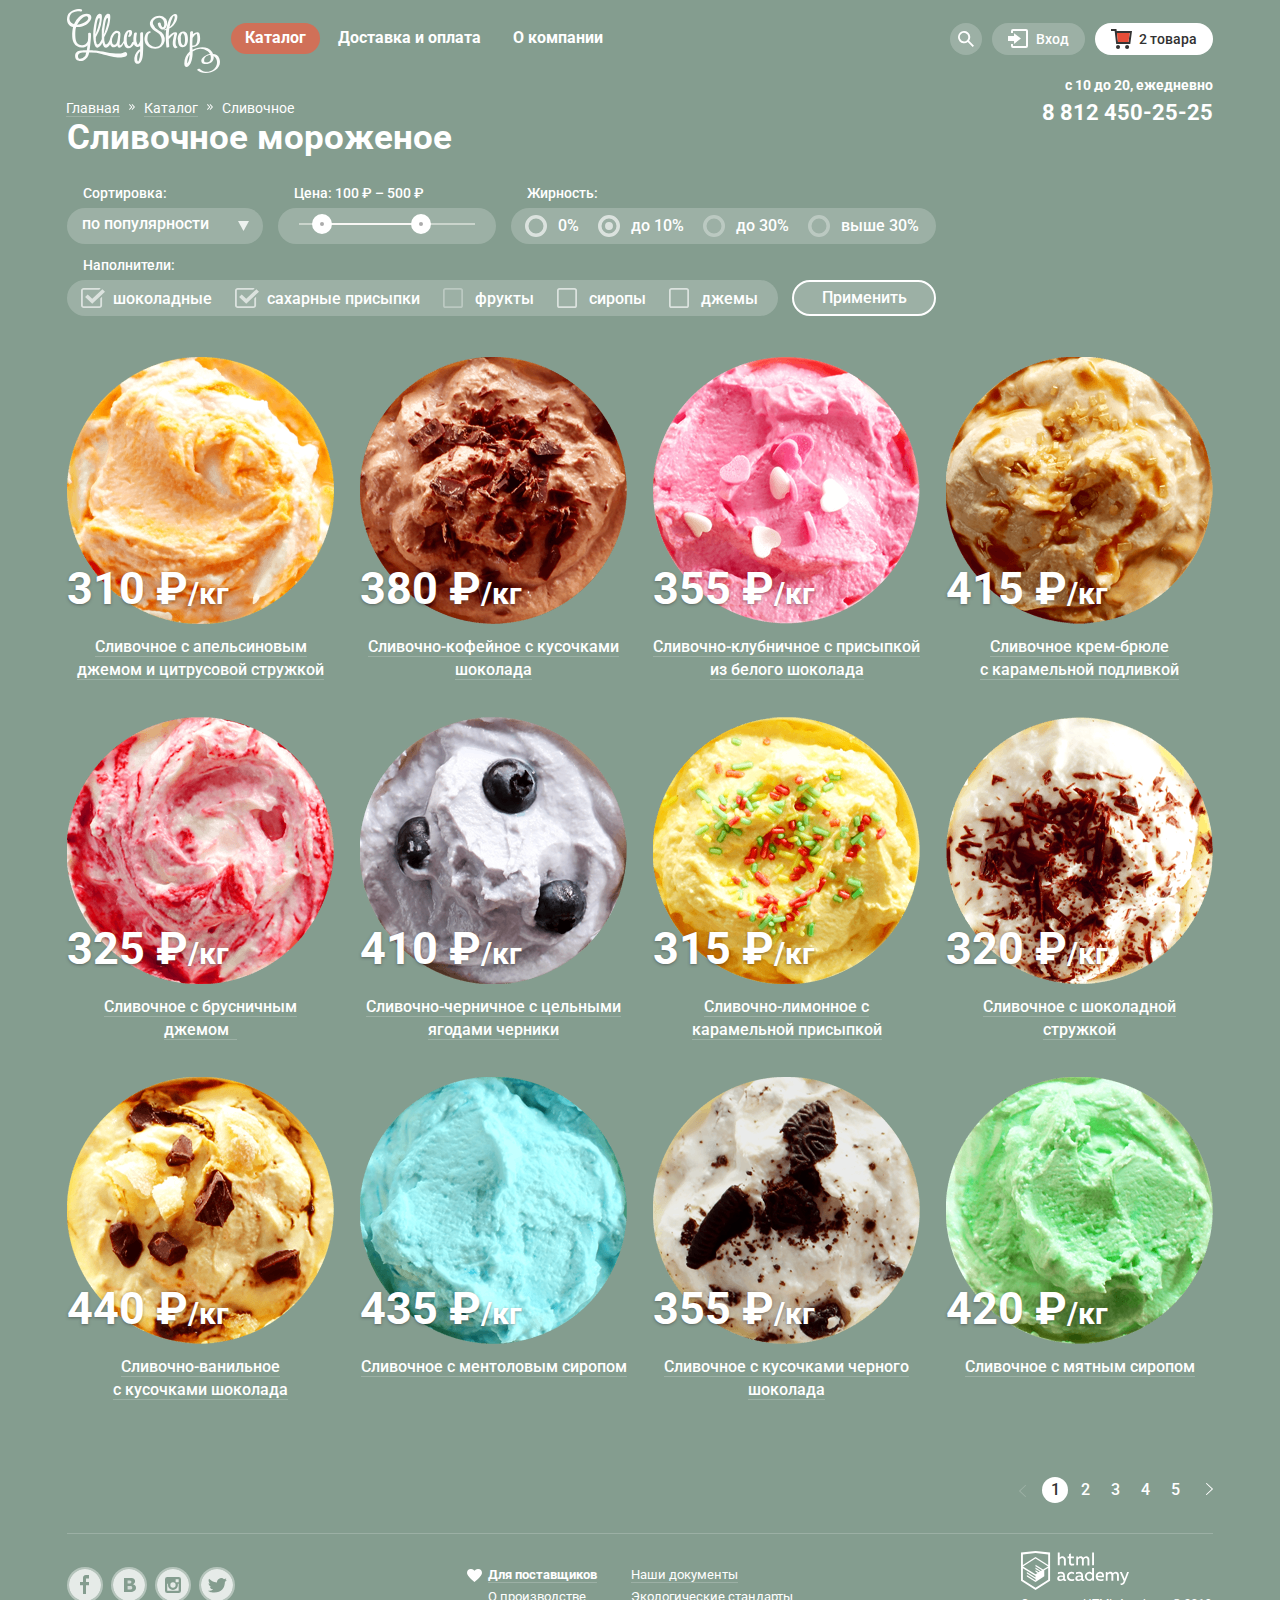
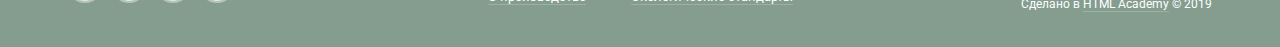
==== commit 5f737264: "t2" ====
--- a/catalog.html
+++ b/catalog.html
@@ -89,7 +89,7 @@
                     <div class="cart-drop-items">
                       <div class="cart-drop-item">
                         <button class="x-button">
-                          <img src="img/cross.svg" alt="Кнопка удаления товара">
+                          <img src="img/cross.svg" alt="Кнопка удаления товара" width="11" height="11">
                         </button>
                         <img src="img/ic-orange.png" alt="Изображения мороженного" width="33" height="33">
                         <p class="cart-drop-text cart-label">Пломбир с апельсиновым джемом</p>
@@ -98,7 +98,7 @@
                       </div>
                       <div class="cart-drop-item">
                         <button class="x-button">
-                          <img src="img/cross.svg" alt="Кнопка удаления товара">
+                          <img src="img/cross.svg" alt="Кнопка удаления товара" width="11" height="11">
                         </button>
                         <img src="img/ic-white-choco.png" alt="Изображения мороженного" width="33" height="33">
                         <p class="cart-drop-text cart-label">Клубничный пломбир с присыпкой из белого шоколада</p>
@@ -306,7 +306,7 @@
           <ul class="bottom-nav lstyle-none">
             <li class="back-arrow disabled">
               <a href="#">
-                <img src="img/arrow.svg" alt="Кнопка назад"/>
+                <img src="img/arrow.svg" alt="Кнопка назад" width="7" height="12"/>
               </a>
             </li>
             <li class="nav-page page-active">1</li>
@@ -324,7 +324,7 @@
             </li>
             <li>
               <a href="#">
-                <img src="img/arrow.svg" alt="Кнопка вперед"/>
+                <img src="img/arrow.svg" alt="Кнопка вперед" width="7" height="12"/>
               </a>
             </li>
           </ul>
@@ -364,10 +364,10 @@
               <a class="footer-heart white-link" href="#">Для поставщиков</a>
             </li>
             <li class="footer-nav-item">
+              <a class="white-link" href="#">Наши документы</a>
+            </li>
+            <li class="footer-nav-item">
               <a class="white-link" href="#">О производстве</a>
-            </li>
-            <li class="footer-nav-item">
-              <a class="white-link" href="#">Наши документы</a>
             </li>
             <li class="footer-nav-item">
               <a class="white-link" href="#">Экологические стандарты</a>
@@ -376,7 +376,7 @@
         </section>
         <div class="footer-credits">
           <a href="https://htmlacademy.ru/intensive/htmlcss" aria-label="Ссылка на лендинг интенсива «HTML и CSS. Профессиональная вёрстка сайтов».">
-            <img src="img/htmlacademy.svg" alt="Логитоп HTML Academy"/>
+            <img src="img/htmlacademy.svg" alt="Логитоп HTML Academy" width="108" height="39"/>
           </a>
           <p class="html-academy">Сделано в <a class="white-link" href="https://htmlacademy.ru/intensive/htmlcss" aria-label="Ссылка на лендинг интенсива «HTML и CSS. Профессиональная вёрстка сайтов».">HTML Academy</a> © 2019</p>
         </div>
--- a/css/styles.min.css
+++ b/css/styles.min.css
@@ -1 +1 @@
-﻿:root{--basic-white:#fff;--full-black:#000;--cart-drop-grey:#c4c4c4;--cart-border-grey:#CACAC7;--alpha-white:rgba(255, 255, 255, 0.2);--less-alpha-white:rgba(255, 255, 255, 0.8);--basic-black:#323232;--basic-grey:#999999;--modal-white:#f8f7f4;--basic-button:linear-gradient(180deg, #f26843 0%, #e74a35 100%);--hover-button:linear-gradient(0deg, rgba(255, 255, 255, 0.2), rgba(255, 255, 255, 0.2)),linear-gradient(180deg, #F26843 0%, #E74A35 100%);--click-button:linear-gradient(0deg, rgba(0, 0, 0, 0.07), rgba(0, 0, 0, 0.07)),linear-gradient(180deg, #f26843 0%, #e74a35 100%);--nav-list-hover:#fbded7;--nav-list-click:#f6b5a5;--nav-list-on-page:#d07058;--nav-catalog-click:#ededed;--nav-catalog-active:#696969;--link-hover:#ffbc9e;--link-click:#e84d37;--slider-hover:rgba(255, 255, 255, 0.4);--raspberry-color:#dc143c;--choco-color:#7f4e1e;--advantages-color:#f8facd;--new-post-color:#fad3a2;--mailing-grey:#5A5A5A;--darker-white:#FEFEFE;--link-hover-color:rgba(255, 188, 158, 0.3);--swamp-bg:#849D8F;--dark-blue-bg:#8996A6;--brown-bg:#9D8B84;--dark-link-click:rgba(232, 77, 55, 0.3);--box-shadow:rgba(172, 16, 0, 0.64);--text-shadow:rgba(160, 32, 11, 0.76);--box-shadow-active:#942718;--box-shadow-hover:rgba(0, 0, 0, 0.2);--shadow-price:rgba(49, 50, 53, 0.5);--social-border:rgba(255, 255, 255, 0.5);--range-white:rgba(248, 247, 244, 0.5);--range-button-grey:#ABABAB;--droplist-shadow:rgba(0, 0, 0, 0.4);--droplist-border:rgba(50, 50, 50, 0.2);--input-grey:rgba(178, 178, 178, 0.52);--input-link-border:rgba(50, 50, 50, 0.3);--input-blue:rgba(46, 136, 228, 0.52)}a{text-decoration:none}img{max-width:100%;height:auto}body{min-width:1200px;margin:0;padding:0;font-family:Roboto,Arial,sans-serif;font-style:normal;font-weight:400;font-size:16px;line-height:22px;color:var(--basic-white);min-height:100%;display:grid;grid-template-rows:-webkit-min-content 1fr -webkit-min-content;grid-template-rows:min-content 1fr min-content}.page{height:100%}.container{width:1146px;margin:0 auto;padding:0 20px}.main-header{margin-top:9px}.header-wrapper{display:flex;justify-content:space-between}.logo{height:64px}.main-nav{display:flex;flex-direction:row;align-items:center;width:87%;margin-bottom:5px}.main-nav-list{display:flex;font-weight:700;font-size:16px;line-height:18px;margin:0 0 0 10px;padding:0}.main-nav-button{padding:5.5px 14px;color:var(--basic-white);border-radius:26px}.main-nav-button>a{border-bottom:1px solid var(--alpha-white)}.main-nav-button:hover>a{border-color:transparent}.nav-on-page{border-color:transparent;background-color:var(--nav-list-on-page)}.main-nav-button:hover{background:var(--basic-white);color:var(--basic-black)}.main-nav-button:hover .main-nav-button{color:var(--basic-black);border-color:transparent}.main-nav-button:active{color:var(--basic-black);border-color:transparent;background:var(--nav-catalog-click);box-shadow:inset 0 2px 1px var(--nav-catalog-active)}.drop:focus-within,.drop:hover,.main-nav-button:focus+.drop,.main-nav-button:hover+.drop{opacity:1;pointer-events:auto}.main-nav-item{position:relative;margin-right:4px}.drop{position:absolute;opacity:0;top:100%;left:0;margin:12px 0 0 -7px;max-width:143px;background-color:var(--basic-white);border-radius:4px;box-shadow:0 20px 20px var(--droplist-shadow);pointer-events:none;z-index:1}.drop::before{content:"";position:absolute;bottom:100%;left:0;right:0;height:12px}.filter-droplist:focus-within{opacity:1;pointer-events:auto}.drop-header{position:relative;color:var(--basic-black);font-weight:700;font-size:14px;line-height:18px;padding:10px 0 10px 21px;margin:0;min-width:113px}.drop-header::after{position:absolute;content:"";width:calc(100% - 15px);height:1px;bottom:0;left:6px;background:var(--droplist-border)}.drop-list{padding:0;min-width:107px}.drop-list-item{margin-top:4px;display:flex;flex-direction:column;justify-content:center;min-height:27px}.drop-list-item:first-child{margin-top:6px}.drop-list-item:last-child{margin-bottom:7px}.drop-list-item:hover{background:var(--nav-list-hover)}.drop-list-item:focus-within:not(.drop-on-page){background:var(--nav-list-hover)}.drop-list-item:active{background:var(--nav-list-click)}.drop-on-page,.drop-on-page:active,.drop-on-page:hover{background:var(--nav-list-on-page)}.drop-list-item a{color:var(--basic-black);padding-left:21px;font-weight:400;font-size:14px;line-height:16px;min-width:123px;outline:0;word-break:break-word}.service-list{display:flex;align-items:center;margin:0 0 0 auto;padding:0;font-weight:500;font-size:14px;line-height:16px}.service-item{position:relative;margin-left:10px}.service-button{display:flex;justify-content:center;align-items:center;box-sizing:border-box;color:var(--basic-white);background-color:var(--alpha-white);min-width:32px;min-height:32px;font-weight:500;font-size:14px;line-height:16px;padding:7px 16px 8px 16px;border-radius:20px;position:relative}.service-button>span{margin-left:28px}.service-button:active{background:var(--nav-catalog-click);box-shadow:inset 0 2px 1px var(--nav-catalog-active)}.service-search{padding:8px;border-radius:50%}.service-button::before{content:"";position:absolute}.service-search::before{width:16px;height:16px;background-size:16px;background:url(../img/search.svg) no-repeat}.service-login::before{left:16px;width:20px;height:19px;background-size:20px 19px;background:url(../img/login.svg) no-repeat}.service-cart::before{left:16px;width:21px;height:20px;background-size:21px 20px;background:url(../img/cart.svg) no-repeat}.service-button:hover:not(.full-cart){color:var(--basic-black);background-color:var(--basic-white)}.service-search:hover::before{background:url(../img/search-black.svg) no-repeat}.service-login:hover::before{background:url(../img/login-black.svg) no-repeat}.service-cart:hover:not(.full-cart)::before{background:url(../img/black-cart.svg) no-repeat}.full-cart{color:var(--basic-black);background-color:var(--basic-white)}.full-cart::before{background:url(../img/full-cart.svg) no-repeat}.x-button{border:none;padding:0;margin-right:9px;cursor:pointer}.cart-drop-items{border-bottom:1px solid var(--cart-border-grey);margin-left:6px;padding-bottom:18px}.cart-drop-item{display:flex;flex-direction:row;justify-content:flex-start;align-items:center;font-weight:400;font-size:13px;line-height:16px}.cart-drop-item:not(:last-child){margin-bottom:17px}.cart-drop-text{max-width:216px;margin:0;align-self:flex-start;color:var(--basic-black);margin-top:10px}.cart-label{margin-left:13px}.cart-weight{margin-left:31px;color:var(--full-black)}.cart-price{margin-left:26px}.cart-weight span{color:var(--cart-drop-grey)}.cart-drop-price{font-weight:700;font-size:15px;line-height:16px;text-align:right;margin:15px 2px 0 0}.cart-button{padding:13px 16px 14px 15px;border-radius:26px;margin:16px 0 0 auto;font-weight:700;font-size:18px;line-height:16px}.service-drop{position:absolute;background:var(--modal-white);box-shadow:0 20px 20px var(--droplist-shadow);box-sizing:border-box;border-radius:4px;padding:20px;top:100%;color:var(--basic-black);right:0;opacity:0;pointer-events:none;margin-top:4px;z-index:1}.service-drop::before{content:"";position:absolute;bottom:100%;left:0;right:0;height:4px}.service-cart:focus+.service-drop,.service-cart:hover+.service-drop,.service-drop:focus-within,.service-drop:hover,.service-item:hover .service-drop,.service-login:focus+.service-drop,.service-login:hover+.service-drop,.service-search:focus+.service-drop,.service-search:hover+.service-drop{opacity:1;pointer-events:auto}.cart-drop{min-width:539px;display:flex;flex-direction:column;padding:20px 14px 21px 15px}.visually-hidden{position:absolute;width:1px;height:1px;margin:-1px;border:0;padding:0;white-space:nowrap;-webkit-clip-path:inset(100%);clip-path:inset(100%);clip:rect(0 0 0 0);overflow:hidden}.slide-header{font-weight:700;font-size:60px;line-height:60px;margin:0 0 35px 0}.breadcrumbs{margin:-26px 0 0 -1px;padding:0;display:flex;font-size:14px;line-height:16px}.breadcrumbs-item{position:relative;margin-right:24px}.breadcrumbs-item:not(:first-child)::before{content:"";position:absolute;width:6px;height:6px;top:4px;left:-15px;background:url(../img/top-nav-arrow.svg) no-repeat;background-size:6px}.work-time{display:block;text-align:right}.work-time p{font-weight:700;font-size:14px;line-height:16px;margin-top:4px;margin-bottom:8px}.work-time a{color:var(--basic-white);font-weight:700;font-size:22px;line-height:24px}.button{background:var(--basic-button);box-shadow:0 2px 2px var(--box-shadow);text-shadow:0 2px 5px var(--text-shadow);color:var(--basic-white)}.button:hover{background:var(--hover-button)}.button:active{background:var(--click-button);box-shadow:inset 0 2px 2px var(--box-shadow-active)}.site-wrapper{transition:background-color 1s ease,background-image 1s ease}.site-wrapper-1{background:var(--swamp-bg) url(../img/bg-1.png) no-repeat;background-position:top center}.site-wrapper-2{background:var(--dark-blue-bg) url(../img/bg-2.png) no-repeat;background-position:top center}.site-wrapper-3{background:var(--brown-bg) url(../img/bg-3.png) no-repeat;background-position:top center}.catalog-wrapper{background-color:var(--swamp-bg)}.slide{display:none}.active{display:block}.slide-list{position:relative;margin-top:272px;order:1}.slide-button{border-radius:70px;font-weight:700;font-size:32px;line-height:44px;letter-spacing:.05em;margin-right:17px;padding:12px 22px 12px 23px}.slider{position:relative;text-align:center;margin-bottom:50px}.slide-controls{position:absolute;bottom:12px;display:flex;order:2;z-index:1}.slider-button{padding:8.5px;border-radius:50%;background:0 0;border:2px solid var(--basic-white);cursor:pointer}.slider-button:not(:last-child){margin-right:8px}.slider-button:hover{background:var(--slider-hover)}.active-slide,.active-slide:hover{background:var(--basic-white);cursor:default}.slider-button:active{background:var(--basic-white)}.free-jam{background:var(--raspberry-color) url(../img/raspberry.jpg) no-repeat;background-size:cover}.free-chocolate{background:var(--choco-color) url(../img/chocolate.jpg) no-repeat;background-size:cover}.banners{display:grid;grid-gap:26px;grid-template-columns:1fr 1fr}.banner{display:flex;flex-direction:column;border-radius:16px;padding:16px 22px 22px 16px}.banner-header{font-weight:700;font-size:35px;line-height:41px;margin:0 0 16px 0}.banner-text{font-weight:700;font-size:18px;margin:0 0 42px 0}.banner-button{font-weight:700;font-size:18px;line-height:24px;border-radius:70px;text-align:center;padding:12px 22px 12px 23px;margin-left:auto}.hits{margin-top:34px}.production-list{display:grid;grid-template-columns:repeat(4,293px);margin:0 0 -10px -13px;padding:0}.production-item:hover{background:var(--alpha-white);box-shadow:0 20px 20px var(--box-shadow-hover);border-radius:4px;z-index:1}.production-item{position:relative;text-align:center;padding:6px 13px 30px;margin-bottom:-32px}.production-item h3{margin:0}.production-hit{position:absolute}.production-hit::before{content:"";display:block;width:61px;height:61px;border-radius:50%;background:var(--basic-white) url(../img/hit.svg) center no-repeat}.production-price{margin:0;position:absolute;top:215px;font-weight:700;font-size:45px;line-height:45px;text-shadow:0 1px 3px var(--shadow-price)}.production-price span{font-weight:700;font-size:30px;line-height:35px;text-shadow:0 1px 3px var(--shadow-price)}.production-item h3{margin:5px 0 18px 0}.production-link{font-weight:500;font-size:16px;line-height:22px}.production-button{visibility:hidden;padding:12px 16px 10px 17px;font-weight:700;font-size:18px;line-height:24px;border-radius:50px;margin:0}.production-item:hover .production-button{visibility:visible}.white-link{color:var(--basic-white);border-bottom:1px solid var(--alpha-white)}.white-link:active,.white-link:hover{color:var(--link-hover);border-bottom:1px solid var(--link-hover-color)}.advantages{margin-top:10px;margin-bottom:40px}.advantages-content{background:var(--advantages-color) url(../img/waffle.jpg) no-repeat;background-size:cover;border-radius:16px;padding:24px 21px 22px 20px}.advantage-item p{margin:0}.advantages-header{font-weight:500;font-size:24px;line-height:30px;color:var(--basic-black);margin:0 0 2px 0}.advantages-list{display:flex;flex-wrap:wrap;justify-content:space-between;font-size:16px;line-height:22px;margin:0;padding:0}.advantage-item{display:flex;color:var(--basic-black);position:relative;width:calc(50% - 13px);box-sizing:border-box;padding:13px 0 0 55px;margin-bottom:8px}.advantage-item::before{content:"";position:absolute;display:block;top:5px;left:0;width:49px;height:49px;background-size:49px}.advantage-item p{margin-top:1px}.ic-svg::before{background:url(../img/ic-icon.svg) no-repeat}.cow-svg::before{background:url(../img/cow-icon.svg) no-repeat}.leaf-svg::before{background:url(../img/leaf-icon.svg) no-repeat}.temp-svg::before{background:url(../img/thermo-icon.svg) no-repeat}.promo-section{margin-bottom:41px}.promo-content{display:grid;grid-template-columns:1fr 1fr;grid-template-rows:1fr;-moz-column-gap:26px;column-gap:26px}.promo-wrapper a{margin-top:3px}.new-post-banner{background:var(--new-post-color) url(../img/strawberry.jpg) no-repeat;background-size:560px 220px;color:var(--basic-black);grid-column:1;border-radius:16px;padding:17px 253px 87px 20px}.new-post-notify{font-weight:500;margin:2px 0 0 0}.new-post-header{margin:2px 0 0 -1px}.new-post-header a{text-decoration:underline;color:var(--basic-black);font-weight:700;font-size:24px;line-height:30px;display:inherit}.new-post-header a:active,.new-post-header a:hover{color:var(--link-click)}.mailing{display:flex;background:var(--modal-white) url(../img/mailing.png);grid-column:2;border-radius:16px}.mailing-wrapper{display:flex;flex-direction:column;justify-content:space-between;margin:5px 6px;padding:24px 12px 35px 20px;border-radius:16px;background-color:var(--modal-white);flex-grow:1}.mailing-text{color:var(--mailing-grey);margin:0}.map{position:relative;display:block;border:0;width:100%;height:430px}.map-box{position:relative;display:block;border:0;height:100%;width:100%;z-index:0}.address-box{position:absolute;right:50%;margin-right:-573px;width:253px;top:62px;color:var(--basic-black);background-color:var(--basic-white);border-radius:16px;padding:28px 25px 41px 25px;display:inline-block;vertical-align:top;text-align:left;z-index:1}.how-to-find{justify-self:right;margin-bottom:39px;max-width:253px}.address-box-item{margin-bottom:23px}.address-box-text{margin:0;max-width:180px;font-size:14px;line-height:20px;border-radius:16px}.address-box-info{margin:0;font-weight:700;max-width:225px;font-size:18px;line-height:24px;color:var(--basic-black)}.feedback-button{font-weight:700;font-size:18px;line-height:24px;padding:12px 28px 10px 28px;border-radius:70px;text-shadow:0 2px 5px var(--text-shadow)}.main-footer{display:flex;flex-direction:row;justify-content:space-between;align-items:center;padding:16px 0 25px 0}.footer-border{border-top:1px solid var(--alpha-white)}.footer-social{width:164px}.footer-social-icons{display:flex;flex-direction:row;margin:0 0 7px 0;padding:0}.footer-social-item:not(:last-child){margin-right:12px}.footer-social-item a{position:relative;display:inline-block;vertical-align:top;width:32px;height:32px}.footer-social-item a::before{content:"";position:absolute;top:0;left:0;width:100%;height:100%;background-position:center;background-size:32px;border:2px solid var(--social-border);opacity:.8;border-radius:50%}.footer-social-item a:hover::before{opacity:1}.footer-social-item a:active::before{opacity:1;border-color:var(--less-alpha-white)}.fb-link::before{background:url(../img/fb.svg) no-repeat}.vk-link::before{background:url(../img/vk.svg) no-repeat}.inst-link::before{background:url(../img/insta.svg) no-repeat}.tw-link::before{background:url(../img/tw.svg) no-repeat}.footer-nav{width:310px;padding-left:22px}.footer-nav-list{height:40px;padding:0;display:flex;flex-flow:column wrap;align-content:space-between;justify-content:space-between}.footer-nav-item{font-size:13px;line-height:18px}.footer-nav-item:first-child{font-weight:700}.footer-nav-item:nth-child(1),.footer-nav-item:nth-child(2){margin-left:5px}.footer-heart{position:relative}.footer-heart::before{content:"";position:absolute;top:2px;left:-21px;width:15px;height:13px;background:url(../img/heart.svg) no-repeat}.footer-credits{font-size:12px;line-height:18px;margin-bottom:9px;margin-right:1px}.html-academy{margin:0}.lstyle-none{list-style:none}.catalog-header{font-weight:700;font-size:35px;line-height:41px;margin:1px 0 0 0}.filter-list{max-width:869px;margin-bottom:22px;margin-top:27px}.filters{display:flex;flex-flow:row wrap;justify-content:space-between;align-items:center}.filter-box{margin:0 0 13px 0;padding:0;border:0}.filter-box legend{font-weight:500;font-size:14px;line-height:16px;margin-left:16px;margin-bottom:7px}.range-filter{position:relative;background:var(--alpha-white);height:36px;border-radius:20px;display:flex;align-items:center}.range-filter select{margin-top:-4px}.sort{min-width:196px}.money{min-width:218px}.toggle{position:absolute;top:-9px;width:4px;height:4px;border:8px solid var(--basic-white);border-radius:50%;background:var(--range-button-grey);cursor:pointer}.toggle:hover{border:9px solid var(--basic-white)}.toggle-min{left:13px}.toggle-max{left:112px}.scale{position:relative;width:176px;height:2px;background:var(--range-white);margin-left:21px;margin-top:-4px}.scale .bar{width:106px;margin-left:16px;height:2px;background:var(--modal-white)}.filter-droplist{color:var(--basic-white);background:0 0;border:none;width:100%;height:36px;padding-left:15px;appearance:none;-webkit-appearance:none;-moz-appearance:none;cursor:pointer;font-weight:500;font-size:16px;line-height:18px}.filter-droplist option{font-family:Roboto;font-style:normal;font-weight:400;font-size:14px;line-height:16px}.filter-droplist:hover{color:var(--basic-black)}.filter-droplist:hover+.filter-droplist-btn{background:url(../img/sort-btn-black.svg) no-repeat}.filter-droplist option{color:var(--basic-black)}.filter-droplist-btn{position:absolute;width:11px;height:10px;background:url(../img/sort-btn.svg) no-repeat;background-size:11px 10px;right:14px}.fat{min-width:425px}.radio-filter{margin-left:14px;margin-right:18px;width:100%;display:flex;justify-content:space-between;align-items:center;padding:0;margin:0 17px 0 14px}.radio-filter label{font-weight:500;font-size:16px;line-height:18px;cursor:pointer;margin-left:33px}.radio-item input[type=radio]:checked+label::before{background:url(../img/radio-on.svg) no-repeat}.radio-item label::before{content:"";position:absolute;left:0;width:22px;height:22px;opacity:.8;background:url(../img/radio-off.svg) no-repeat;background-size:22px}.radio-item label:hover::before{opacity:1}.radio-item input:focus+label::before{opacity:1}.radio-item input[disabled]+label::before{opacity:.4}.radio-item{position:relative}.checkbox-item{margin:2px 20px 0 14px;padding:0;width:100%;display:flex;flex-direction:row;justify-content:space-between;align-items:center}.filter-checkbox input[type=checkbox]:checked+label::before{width:24px;height:20px;background:url(../img/checkbox-on.svg) no-repeat;background-size:24px 20px}.filter-checkbox label::before{content:"";position:absolute;left:0;opacity:.8;width:20px;height:20px;background:url(../img/checkbox-off.svg) no-repeat;background-size:20px}.filter-checkbox input[disabled]+label::before{opacity:.4}.filter-checkbox label:hover::before{opacity:1}.filter-checkbox input:focus+label::before{opacity:1}.filter-checkbox label{font-weight:500;font-size:16px;line-height:18px;cursor:pointer;margin-left:32px}.filter-checkbox{position:relative}.fillers{min-width:711px}.filter-apply{background:var(--alpha-white);border:2px solid var(--basic-white);border-radius:20px;min-width:144px;height:36px;padding:0;margin-top:10px;cursor:pointer;color:var(--basic-white);font-weight:500;font-size:16px;line-height:18px}.filter-apply:hover{color:var(--basic-black);background-color:var(--basic-white)}.filter-apply:active{color:var(--basic-black);background-color:var(--basic-white);box-shadow:inset 0 2px 2px var(--nav-catalog-active);border:none}.back-arrow{transform:rotate(-180deg)}.disabled{opacity:.2}.bottom-nav{margin:46px 0 30px auto;padding:0;width:194px;display:flex;justify-content:space-between;align-items:center}.bottom-nav li:nth-child(2){margin-left:12px}.bottom-nav li:nth-last-child(2){margin-right:14px}.nav-page{padding:4px 8.5px;font-weight:500;font-size:16px;line-height:18px}.nav-page:hover{background:var(--alpha-white);border-radius:50%;cursor:pointer}.nav-page a{color:var(--basic-white)}.page-active,.page-active:hover{color:var(--basic-black);background:var(--basic-white);border-radius:50%;cursor:default}.email-subscription{display:flex;justify-content:space-between;align-items:flex-end}.email-sub-btn{padding:10px 20px 10px 19px;border-radius:70px;font-weight:700;font-size:18px;line-height:24px;margin-right:8px;border:none}.service-drop-search{padding:20px 15px 20px 15px}.service-drop-search input{min-width:311px}.default-input{border:1px solid var(--input-grey);border-radius:4px;width:100%;height:44px;padding:11px;box-sizing:border-box;font-weight:700;font-size:16px;line-height:20px}.default-input:hover{border:2px solid var(--input-grey)}.default-input:focus{outline:0;border:2px solid var(--input-blue)}.default-input::-webkit-input-placeholder{font-weight:400;color:var(--basic-grey)}.default-input::-moz-placeholder{font-weight:400;color:var(--basic-grey)}.default-input::placeholder{font-weight:400;color:var(--basic-grey)}.email-sub-input{width:368px}.service-drop-login{width:277px;padding:20px 23px 22px 19px}.drop-input-login{margin-bottom:20px;min-width:241px}.drop-login-btn{border:none;border-radius:26px;padding:14px 26px 13px 24px;font-weight:700;font-size:18px;line-height:16px}.login-links{display:flex;height:44px;flex-flow:column wrap;justify-content:space-evenly;align-content:space-between}.drop-link{font-weight:400;font-size:13px;line-height:15px;color:var(--basic-black);text-decoration:underline;-webkit-text-decoration-color:var(--input-link-border);text-decoration-color:var(--input-link-border);margin-left:21px;margin-bottom:2px}.drop-link:active,.drop-link:hover{color:var(--link-click);-webkit-text-decoration-color:var(--dark-link-click);text-decoration-color:var(--dark-link-click)}.modal{position:fixed;top:0;right:0;bottom:0;left:0;display:flex;flex-direction:column;overflow-y:auto;opacity:0;pointer-events:none;z-index:2}.modal-feedback{position:relative;width:428px;flex:none;margin:auto;padding:15px 25px 27px 24px;border-radius:6px;color:var(--basic-black);background-color:var(--modal-white)}.modal-feedback-header{color:var(--basic-black);font-weight:500;font-size:24px;line-height:28px;margin:0 0 20px -1px}.modal-feedback-input{width:267px;margin-bottom:20px}.modal-close{position:absolute;top:15px;right:16px;width:18px;height:17px;background-color:transparent;border:0;padding:0;cursor:pointer}.modal-send-btn{display:block;padding:11px 25px 9px 24px;border-radius:70px;margin-left:auto;border:none;font-weight:700;font-size:18px;line-height:24px}.modal-textarea{width:428px;height:154px;font-weight:700;font-size:16px;line-height:20px;border:1px solid var(--droplist-border);border-radius:4px;resize:none;box-sizing:border-box;margin-bottom:19px;padding:11px 13px}.modal-textarea:hover{border:2px solid var(--input-grey)}.modal-textarea:focus{outline:0;border:2px solid var(--input-blue)}.modal-textarea::-webkit-input-placeholder{font-weight:400}.modal-textarea::-moz-placeholder{font-weight:400}.modal-textarea::placeholder{font-weight:400}.feedback-background{display:none;position:fixed;top:0;left:0;right:0;bottom:0;background:var(--full-black);opacity:.3;z-index:1}.bg-show{display:block}.modal-show{opacity:1;pointer-events:auto;-webkit-animation:bounce .6s;animation:bounce .6s}.modal-error{-webkit-animation:shake .6s;animation:shake .6s}@-webkit-keyframes bounce{0%{transform:translateY(-2000px)}70%{transform:translateY(30px)}90%{transform:translateY(-10px)}100%{transform:translateY(0)}}@keyframes bounce{0%{transform:translateY(-2000px)}70%{transform:translateY(30px)}90%{transform:translateY(-10px)}100%{transform:translateY(0)}}@-webkit-keyframes shake{0%,100%{transform:translateX(0)}10%,30%,50%,70%,90%{transform:translateX(-10px)}20%,40%,60%,80%{transform:translateX(10px)}}@keyframes shake{0%,100%{transform:translateX(0)}10%,30%,50%,70%,90%{transform:translateX(-10px)}20%,40%,60%,80%{transform:translateX(10px)}}+:root{--basic-white:#fff;--full-black:#000;--cart-drop-grey:#c4c4c4;--cart-border-grey:#CACAC7;--alpha-white:rgba(255, 255, 255, 0.2);--less-alpha-white:rgba(255, 255, 255, 0.8);--basic-black:#323232;--basic-grey:#999999;--modal-white:#f8f7f4;--basic-button:linear-gradient(180deg, #f26843 0%, #e74a35 100%);--hover-button:linear-gradient(0deg, rgba(255, 255, 255, 0.2), rgba(255, 255, 255, 0.2)),linear-gradient(180deg, #F26843 0%, #E74A35 100%);--click-button:linear-gradient(0deg, rgba(0, 0, 0, 0.07), rgba(0, 0, 0, 0.07)),linear-gradient(180deg, #f26843 0%, #e74a35 100%);--nav-list-hover:#fbded7;--nav-list-click:#f6b5a5;--nav-list-on-page:#d07058;--nav-catalog-click:#ededed;--nav-catalog-active:#696969;--link-hover:#ffbc9e;--link-click:#e84d37;--slider-hover:rgba(255, 255, 255, 0.4);--raspberry-color:#dc143c;--choco-color:#7f4e1e;--advantages-color:#f8facd;--new-post-color:#fad3a2;--mailing-grey:#5A5A5A;--darker-white:#FEFEFE;--link-hover-color:rgba(255, 188, 158, 0.3);--swamp-bg:#849D8F;--dark-blue-bg:#8996A6;--brown-bg:#9D8B84;--dark-link-click:rgba(232, 77, 55, 0.3);--box-shadow:rgba(172, 16, 0, 0.64);--text-shadow:rgba(160, 32, 11, 0.76);--box-shadow-active:#942718;--box-shadow-hover:rgba(0, 0, 0, 0.2);--shadow-price:rgba(49, 50, 53, 0.5);--social-border:rgba(255, 255, 255, 0.5);--range-white:rgba(248, 247, 244, 0.5);--range-button-grey:#ABABAB;--droplist-shadow:rgba(0, 0, 0, 0.4);--droplist-border:rgba(50, 50, 50, 0.2);--input-grey:rgba(178, 178, 178, 0.52);--input-link-border:rgba(50, 50, 50, 0.3);--input-blue:rgba(46, 136, 228, 0.52)}a{text-decoration:none}img{max-width:100%;height:auto}body{min-width:1200px;margin:0;padding:0;font-family:Roboto,Arial,sans-serif;font-style:normal;font-weight:400;font-size:16px;line-height:22px;color:var(--basic-white);min-height:100%;display:grid;grid-template-rows:-webkit-min-content 1fr -webkit-min-content;grid-template-rows:min-content 1fr min-content}.page{height:100%}.container{width:1146px;margin:0 auto;padding:0 20px}.main-header{margin-top:9px}.header-wrapper{display:flex;justify-content:space-between}.logo{height:64px}.main-nav{display:flex;flex-direction:row;align-items:flex-start;width:87%;margin-top:14px}.main-nav-list{display:flex;flex-wrap:wrap;font-weight:700;font-size:16px;line-height:18px;margin:0 0 0 11px;padding:0;white-space:nowrap}.main-nav-button{padding:6px 14px 7px 14px;color:var(--basic-white);border-radius:26px;display:inline-block;vertical-align:top}.main-nav-button>a{border-bottom:1px solid var(--alpha-white)}.main-nav-button:hover>a{border-color:transparent}.nav-on-page{border-color:transparent;background-color:var(--nav-list-on-page)}.main-nav-button:hover{background:var(--basic-white);color:var(--basic-black)}.main-nav-button:hover .main-nav-button{color:var(--basic-black);border-color:transparent}.main-nav-button:active{color:var(--basic-black);border-color:transparent;background:var(--nav-catalog-click);box-shadow:inset 0 2px 1px var(--nav-catalog-active)}.drop:focus-within,.drop:hover,.main-nav-button:focus+.drop,.main-nav-button:hover+.drop{opacity:1;pointer-events:auto}.main-nav-item{position:relative;margin-right:4px}.drop{position:absolute;opacity:0;top:100%;left:0;margin:12px 0 0 -7px;max-width:143px;background-color:var(--basic-white);border-radius:4px;box-shadow:0 20px 20px var(--droplist-shadow);pointer-events:none;z-index:1}.drop::before{content:"";position:absolute;bottom:100%;left:0;right:0;height:12px}.filter-droplist:focus-within{opacity:1;pointer-events:auto}.drop-header{position:relative;color:var(--basic-black);font-weight:700;font-size:14px;line-height:18px;padding:10px 0 10px 21px;margin:0;min-width:113px}.drop-header::after{position:absolute;content:"";width:calc(100% - 15px);height:1px;bottom:0;left:6px;background:var(--droplist-border)}.drop-list{padding:0;min-width:107px}.drop-list-item{margin-top:4px;display:flex;flex-direction:column;justify-content:center;min-height:27px}.drop-list-item:first-child{margin-top:6px}.drop-list-item:last-child{margin-bottom:7px}.drop-list-item:hover{background:var(--nav-list-hover)}.drop-list-item:focus-within:not(.drop-on-page){background:var(--nav-list-hover)}.drop-list-item:active{background:var(--nav-list-click)}.drop-on-page,.drop-on-page:active,.drop-on-page:hover{background:var(--nav-list-on-page)}.drop-list-item a{color:var(--basic-black);padding-left:21px;font-weight:400;font-size:14px;line-height:16px;min-width:123px;outline:0;word-break:break-word}.service-list{display:flex;align-items:center;margin:0 0 0 auto;padding:0;font-weight:500;font-size:14px;line-height:16px;white-space:nowrap}.service-item{position:relative;margin-left:10px}.service-button{display:flex;justify-content:center;align-items:center;box-sizing:border-box;color:var(--basic-white);background-color:var(--alpha-white);min-width:32px;min-height:32px;font-weight:500;font-size:14px;line-height:16px;padding:7px 16px 8px 16px;border-radius:20px;position:relative}.service-button>span{margin-left:28px}.service-button:active{background:var(--nav-catalog-click);box-shadow:inset 0 2px 1px var(--nav-catalog-active)}.service-search{padding:8px;border-radius:50%}.service-button::before{content:"";position:absolute}.service-search::before{width:16px;height:16px;background-size:16px;background:url(../img/search.svg) no-repeat}.service-login::before{left:16px;width:20px;height:19px;background-size:20px 19px;background:url(../img/login.svg) no-repeat}.service-cart::before{left:16px;width:21px;height:20px;background-size:21px 20px;background:url(../img/cart.svg) no-repeat}.service-button:hover:not(.full-cart){color:var(--basic-black);background-color:var(--basic-white)}.service-search:hover::before{background:url(../img/search-black.svg) no-repeat}.service-login:hover::before{background:url(../img/login-black.svg) no-repeat}.service-cart:hover:not(.full-cart)::before{background:url(../img/black-cart.svg) no-repeat}.full-cart{color:var(--basic-black);background-color:var(--basic-white)}.full-cart::before{background:url(../img/full-cart.svg) no-repeat}.x-button{border:none;padding:0;margin-right:9px;cursor:pointer}.cart-drop-items{border-bottom:1px solid var(--cart-border-grey);margin-left:6px;padding-bottom:18px}.cart-drop-item{display:flex;flex-direction:row;justify-content:flex-start;align-items:center;font-weight:400;font-size:13px;line-height:16px}.cart-drop-item:not(:last-child){margin-bottom:17px}.cart-drop-text{max-width:216px;margin:0;align-self:flex-start;color:var(--basic-black);margin-top:10px}.cart-label{margin-left:13px}.cart-weight{margin-left:31px;color:var(--full-black)}.cart-price{margin-left:26px}.cart-weight span{color:var(--cart-drop-grey)}.cart-drop-price{font-weight:700;font-size:15px;line-height:16px;text-align:right;margin:15px 2px 0 0}.cart-button{padding:13px 16px 14px 15px;border-radius:26px;margin:16px 0 0 auto;font-weight:700;font-size:18px;line-height:16px}.service-drop{position:absolute;background:var(--modal-white);box-shadow:0 20px 20px var(--droplist-shadow);box-sizing:border-box;border-radius:4px;padding:20px;top:100%;color:var(--basic-black);right:0;opacity:0;pointer-events:none;margin-top:4px;z-index:1;white-space:normal}.service-drop::before{content:"";position:absolute;bottom:100%;left:0;right:0;height:4px}.service-cart:focus+.service-drop,.service-cart:hover+.service-drop,.service-drop:focus-within,.service-drop:hover,.service-item:hover .service-drop,.service-login:focus+.service-drop,.service-login:hover+.service-drop,.service-search:focus+.service-drop,.service-search:hover+.service-drop{opacity:1;pointer-events:auto}.cart-drop{min-width:539px;display:flex;flex-direction:column;padding:20px 14px 21px 15px}.visually-hidden{position:absolute;width:1px;height:1px;margin:-1px;border:0;padding:0;white-space:nowrap;-webkit-clip-path:inset(100%);clip-path:inset(100%);clip:rect(0 0 0 0);overflow:hidden}.slide-header{font-weight:700;font-size:60px;line-height:60px;margin:0 0 35px 0}.breadcrumbs{margin:-26px 0 0 -1px;padding:0;display:flex;font-size:14px;line-height:16px}.breadcrumbs-item{position:relative;margin-right:24px}.breadcrumbs-item:not(:first-child)::before{content:"";position:absolute;width:6px;height:6px;top:4px;left:-15px;background:url(../img/top-nav-arrow.svg) no-repeat;background-size:6px}.work-time{display:block;text-align:right}.work-time p{font-weight:700;font-size:14px;line-height:16px;margin-top:4px;margin-bottom:8px}.work-time a{color:var(--basic-white);font-weight:700;font-size:22px;line-height:24px}.button{background:var(--basic-button);box-shadow:0 2px 2px var(--box-shadow);text-shadow:0 2px 5px var(--text-shadow);color:var(--basic-white)}.button:hover{background:var(--hover-button)}.button:active{background:var(--click-button);box-shadow:inset 0 2px 2px var(--box-shadow-active)}.site-wrapper{transition:background-color 1s ease,background-image 1s ease}.site-wrapper-1{background:var(--swamp-bg) url(../img/bg-1.png) no-repeat;background-position:top center}.site-wrapper-2{background:var(--dark-blue-bg) url(../img/bg-2.png) no-repeat;background-position:top center}.site-wrapper-3{background:var(--brown-bg) url(../img/bg-3.png) no-repeat;background-position:top center}.catalog-wrapper{background-color:var(--swamp-bg)}.slide{display:none}.active{display:block}.slide-list{position:relative;margin-top:272px;order:1}.slide-button{border-radius:70px;font-weight:700;font-size:32px;line-height:44px;letter-spacing:.05em;margin-right:17px;padding:12px 22px 12px 23px}.slider{position:relative;text-align:center;margin-bottom:50px}.slide-controls{position:absolute;bottom:12px;display:flex;order:2;z-index:1}.slider-button{padding:8.5px;border-radius:50%;background:0 0;border:2px solid var(--basic-white);cursor:pointer}.slider-button:not(:last-child){margin-right:8px}.slider-button:hover{background:var(--slider-hover)}.active-slide,.active-slide:hover{background:var(--basic-white);cursor:default}.slider-button:active{background:var(--basic-white)}.free-jam{background:var(--raspberry-color) url(../img/raspberry.jpg) no-repeat;background-size:cover}.free-chocolate{background:var(--choco-color) url(../img/chocolate.jpg) no-repeat;background-size:cover}.banners{display:grid;grid-gap:26px;grid-template-columns:1fr 1fr}.banner{display:flex;flex-direction:column;border-radius:16px;padding:16px 22px 22px 16px}.banner-header{font-weight:700;font-size:35px;line-height:41px;margin:0 0 16px 0}.banner-text{font-weight:700;font-size:18px;margin:0 0 42px 0}.banner-button{font-weight:700;font-size:18px;line-height:24px;border-radius:70px;text-align:center;padding:12px 22px 12px 23px;margin-left:auto}.hits{margin-top:34px}.production-list{display:grid;grid-template-columns:repeat(4,293px);margin:0 0 -10px -13px;padding:0}.production-item:hover{background:var(--alpha-white);box-shadow:0 20px 20px var(--box-shadow-hover);border-radius:4px;z-index:1}.production-item{position:relative;text-align:center;padding:6px 13px 30px;margin-bottom:-32px}.production-item h3{margin:0}.production-hit{position:absolute}.production-hit::before{content:"";display:block;width:61px;height:61px;border-radius:50%;background:var(--basic-white) url(../img/hit.svg) center no-repeat}.production-price{margin:0;position:absolute;top:215px;font-weight:700;font-size:45px;line-height:45px;text-shadow:0 1px 3px var(--shadow-price)}.production-price span{font-weight:700;font-size:30px;line-height:35px;text-shadow:0 1px 3px var(--shadow-price)}.production-item h3{margin:5px 0 18px 0}.production-link{font-weight:500;font-size:16px;line-height:22px}.production-button{visibility:hidden;padding:12px 16px 10px 17px;font-weight:700;font-size:18px;line-height:24px;border-radius:50px;margin:0}.production-item:hover .production-button{visibility:visible}.white-link{color:var(--basic-white);border-bottom:1px solid var(--alpha-white)}.white-link:active,.white-link:hover{color:var(--link-hover);border-bottom:1px solid var(--link-hover-color)}.advantages{margin-top:10px;margin-bottom:40px}.advantages-content{background:var(--advantages-color) url(../img/waffle.jpg) no-repeat;background-size:cover;border-radius:16px;padding:24px 21px 22px 20px}.advantage-item p{margin:0}.advantages-header{font-weight:500;font-size:24px;line-height:30px;color:var(--basic-black);margin:0 0 2px 0}.advantages-list{display:flex;flex-wrap:wrap;justify-content:space-between;font-size:16px;line-height:22px;margin:0;padding:0}.advantage-item{display:flex;color:var(--basic-black);position:relative;width:calc(50% - 13px);box-sizing:border-box;padding:13px 0 0 55px;margin-bottom:8px}.advantage-item::before{content:"";position:absolute;display:block;top:5px;left:0;width:49px;height:49px;background-size:49px}.advantage-item p{margin-top:1px}.ic-svg::before{background:url(../img/ic-icon.svg) no-repeat}.cow-svg::before{background:url(../img/cow-icon.svg) no-repeat}.leaf-svg::before{background:url(../img/leaf-icon.svg) no-repeat}.temp-svg::before{background:url(../img/thermo-icon.svg) no-repeat}.promo-section{margin-bottom:41px}.promo-content{display:grid;grid-template-columns:1fr 1fr;grid-template-rows:1fr;-moz-column-gap:26px;column-gap:26px}.promo-wrapper a{margin-top:3px}.new-post-banner{background:var(--new-post-color) url(../img/strawberry.jpg) no-repeat;background-size:560px 220px;color:var(--basic-black);grid-column:1;border-radius:16px;padding:17px 253px 87px 20px}.new-post-notify{font-weight:500;margin:2px 0 0 0}.new-post-header{margin:2px 0 0 -1px}.new-post-header a{text-decoration:underline;color:var(--basic-black);font-weight:700;font-size:24px;line-height:30px;display:inherit}.new-post-header a:active,.new-post-header a:hover{color:var(--link-click)}.mailing{display:flex;background:var(--modal-white) url(../img/mailing.png);grid-column:2;border-radius:16px}.mailing-wrapper{display:flex;flex-direction:column;justify-content:space-between;margin:5px 6px;padding:24px 12px 35px 20px;border-radius:16px;background-color:var(--modal-white);flex-grow:1}.mailing-text{color:var(--mailing-grey);margin:0}.map{position:relative;display:block;border:0;width:100%;height:430px}.map-box{position:relative;display:block;border:0;height:100%;width:100%;z-index:0}.address-box{position:absolute;right:50%;margin-right:-573px;width:253px;top:62px;color:var(--basic-black);background-color:var(--basic-white);border-radius:16px;padding:28px 25px 41px 25px;display:inline-block;vertical-align:top;text-align:left;z-index:1}.how-to-find{justify-self:right;margin-bottom:39px;max-width:253px}.address-box-item{margin-bottom:23px}.address-box-text{margin:0;max-width:180px;font-size:14px;line-height:20px;border-radius:16px}.address-box-info{margin:0;font-weight:700;max-width:225px;font-size:18px;line-height:24px;color:var(--basic-black)}.feedback-button{font-weight:700;font-size:18px;line-height:24px;padding:12px 28px 10px 28px;border-radius:70px;text-shadow:0 2px 5px var(--text-shadow)}.main-footer{display:flex;flex-direction:row;justify-content:space-between;align-items:center;padding:16px 0 25px 0}.footer-border{border-top:1px solid var(--alpha-white)}.footer-social{width:164px}.footer-social-icons{display:flex;flex-direction:row;margin:0 0 7px 0;padding:0}.footer-social-item:not(:last-child){margin-right:12px}.footer-social-item a{position:relative;display:inline-block;vertical-align:top;width:32px;height:32px}.footer-social-item a::before{content:"";position:absolute;top:0;left:0;width:100%;height:100%;background-position:center;background-size:32px;border:2px solid var(--social-border);opacity:.8;border-radius:50%}.footer-social-item a:hover::before{opacity:1}.footer-social-item a:active::before{opacity:1;border-color:var(--less-alpha-white)}.fb-link::before{background:url(../img/fb.svg) no-repeat}.vk-link::before{background:url(../img/vk.svg) no-repeat}.inst-link::before{background:url(../img/insta.svg) no-repeat}.tw-link::before{background:url(../img/tw.svg) no-repeat}.footer-nav{width:310px;padding-left:22px;margin-left:11px}.footer-nav-list{min-height:40px;padding:0;display:flex;flex-flow:row wrap;align-content:space-between}.footer-nav-item{font-size:13px;line-height:18px}.footer-nav-item:first-child{font-weight:700}.footer-nav-item:nth-child(odd){min-width:111px;margin-right:32px}.footer-heart{position:relative}.footer-heart::before{content:"";position:absolute;top:2px;left:-21px;width:15px;height:13px;background:url(../img/heart.svg) no-repeat}.footer-credits{font-size:12px;line-height:18px;margin-bottom:9px;margin-right:1px}.html-academy{margin:0}.lstyle-none{list-style:none}.catalog-header{font-weight:700;font-size:35px;line-height:41px;margin:1px 0 0 0}.filter-list{max-width:869px;margin-bottom:22px;margin-top:27px}.filters{display:flex;flex-flow:row wrap;justify-content:space-between;align-items:center}.filter-box{margin:0 0 13px 0;padding:0;border:0}.filter-box legend{font-weight:500;font-size:14px;line-height:16px;margin-left:16px;margin-bottom:7px}.range-filter{position:relative;background:var(--alpha-white);height:36px;border-radius:20px;display:flex;align-items:center}.range-filter select{margin-top:-4px}.sort{min-width:196px}.money{min-width:218px}.toggle{position:absolute;top:-9px;width:4px;height:4px;border:8px solid var(--basic-white);border-radius:50%;background:var(--range-button-grey);cursor:pointer}.toggle:hover{border:9px solid var(--basic-white)}.toggle-min{left:13px}.toggle-max{left:112px}.scale{position:relative;width:176px;height:2px;background:var(--range-white);margin-left:21px;margin-top:-4px}.scale .bar{width:106px;margin-left:16px;height:2px;background:var(--modal-white)}.filter-droplist{color:var(--basic-white);background:0 0;border:none;width:100%;height:36px;padding-left:15px;appearance:none;-webkit-appearance:none;-moz-appearance:none;cursor:pointer;font-weight:500;font-size:16px;line-height:18px}.filter-droplist option{font-family:Roboto;font-style:normal;font-weight:400;font-size:14px;line-height:16px}.filter-droplist:hover{color:var(--basic-black)}.filter-droplist:hover+.filter-droplist-btn{background:url(../img/sort-btn-black.svg) no-repeat}.filter-droplist option{color:var(--basic-black)}.filter-droplist-btn{position:absolute;width:11px;height:10px;background:url(../img/sort-btn.svg) no-repeat;background-size:11px 10px;right:14px}.fat{min-width:425px}.radio-filter{margin-left:14px;margin-right:18px;width:100%;display:flex;justify-content:space-between;align-items:center;padding:0;margin:0 17px 0 14px}.radio-filter label{font-weight:500;font-size:16px;line-height:18px;cursor:pointer;margin-left:33px}.radio-item input[type=radio]:checked+label::before{background:url(../img/radio-on.svg) no-repeat}.radio-item label::before{content:"";position:absolute;left:0;width:22px;height:22px;opacity:.8;background:url(../img/radio-off.svg) no-repeat;background-size:22px}.radio-item label:hover::before{opacity:1}.radio-item input:focus+label::before{opacity:1}.radio-item input[disabled]+label::before{opacity:.4}.radio-item{position:relative}.checkbox-item{margin:2px 20px 0 14px;padding:0;width:100%;display:flex;flex-direction:row;justify-content:space-between;align-items:center}.filter-checkbox input[type=checkbox]:checked+label::before{width:24px;height:20px;background:url(../img/checkbox-on.svg) no-repeat;background-size:24px 20px}.filter-checkbox label::before{content:"";position:absolute;left:0;opacity:.8;width:20px;height:20px;background:url(../img/checkbox-off.svg) no-repeat;background-size:20px}.filter-checkbox input[disabled]+label::before{opacity:.4}.filter-checkbox label:hover::before{opacity:1}.filter-checkbox input:focus+label::before{opacity:1}.filter-checkbox label{font-weight:500;font-size:16px;line-height:18px;cursor:pointer;margin-left:32px}.filter-checkbox{position:relative}.fillers{min-width:711px}.filter-apply{background:var(--alpha-white);border:2px solid var(--basic-white);border-radius:20px;min-width:144px;height:36px;padding:0;margin-top:10px;cursor:pointer;color:var(--basic-white);font-weight:500;font-size:16px;line-height:18px}.filter-apply:hover{color:var(--basic-black);background-color:var(--basic-white)}.filter-apply:active{color:var(--basic-black);background-color:var(--basic-white);box-shadow:inset 0 2px 2px var(--nav-catalog-active);border:none}.back-arrow{transform:rotate(-180deg)}.disabled{opacity:.2}.bottom-nav{margin:46px 0 30px auto;padding:0;width:194px;display:flex;justify-content:space-between;align-items:center}.bottom-nav li:nth-child(2){margin-left:12px}.bottom-nav li:nth-last-child(2){margin-right:14px}.nav-page{padding:4px 8.5px;font-weight:500;font-size:16px;line-height:18px}.nav-page:hover{background:var(--alpha-white);border-radius:50%;cursor:pointer}.nav-page a{color:var(--basic-white)}.page-active,.page-active:hover{color:var(--basic-black);background:var(--basic-white);border-radius:50%;cursor:default}.email-subscription{display:flex;justify-content:space-between;align-items:flex-end}.email-sub-btn{padding:10px 20px 10px 19px;border-radius:70px;font-weight:700;font-size:18px;line-height:24px;margin-right:8px;border:none}.service-drop-search{padding:20px 15px 20px 15px}.service-drop-search input{min-width:311px}.default-input{display:block;border:1px solid var(--input-grey);border-radius:4px;width:100%;height:44px;padding:11px;box-sizing:border-box;font-weight:700;font-size:16px;line-height:20px}.default-input:hover{border:2px solid var(--input-grey)}.default-input:focus{outline:0;border:2px solid var(--input-blue)}.default-input::-webkit-input-placeholder{font-weight:400;color:var(--basic-grey)}.default-input::-moz-placeholder{font-weight:400;color:var(--basic-grey)}.default-input::placeholder{font-weight:400;color:var(--basic-grey)}.email-sub-input{width:368px}.service-drop-login{width:277px;padding:20px 23px 22px 19px}.drop-input-login{margin-bottom:20px;min-width:241px}.drop-login-btn{border:none;border-radius:26px;padding:14px 26px 13px 24px;font-weight:700;font-size:18px;line-height:16px}.login-links{display:flex;height:44px;flex-flow:column wrap;justify-content:space-evenly;align-content:space-between}.drop-link{font-weight:400;font-size:13px;line-height:15px;color:var(--basic-black);text-decoration:underline;-webkit-text-decoration-color:var(--input-link-border);text-decoration-color:var(--input-link-border);margin-left:21px;margin-bottom:2px}.drop-link:active,.drop-link:hover{color:var(--link-click);-webkit-text-decoration-color:var(--dark-link-click);text-decoration-color:var(--dark-link-click)}.modal{position:fixed;top:0;right:0;bottom:0;left:0;display:flex;flex-direction:column;overflow-y:auto;opacity:0;pointer-events:none;z-index:2}.modal-feedback{position:relative;width:428px;flex:none;margin:auto;padding:15px 25px 27px 24px;border-radius:6px;color:var(--basic-black);background-color:var(--modal-white)}.modal-feedback-header{color:var(--basic-black);font-weight:500;font-size:24px;line-height:28px;margin:0 0 20px -1px}.modal-feedback-input{width:267px;margin-bottom:20px}.modal-close{position:absolute;top:15px;right:16px;width:18px;height:17px;background-color:transparent;border:0;padding:0;cursor:pointer}.modal-send-btn{display:block;padding:11px 25px 9px 24px;border-radius:70px;margin-left:auto;border:none;font-weight:700;font-size:18px;line-height:24px}.modal-textarea{width:428px;height:154px;font-weight:700;font-size:16px;line-height:20px;border:1px solid var(--droplist-border);border-radius:4px;resize:none;box-sizing:border-box;margin-bottom:19px;padding:11px 13px}.modal-textarea:hover{border:2px solid var(--input-grey)}.modal-textarea:focus{outline:0;border:2px solid var(--input-blue)}.modal-textarea::-webkit-input-placeholder{font-weight:400}.modal-textarea::-moz-placeholder{font-weight:400}.modal-textarea::placeholder{font-weight:400}.feedback-background{display:none;position:fixed;top:0;left:0;right:0;bottom:0;background:var(--full-black);opacity:.3;z-index:1}.bg-show{display:block}.modal-show{opacity:1;pointer-events:auto;-webkit-animation:bounce .6s;animation:bounce .6s}.modal-error{-webkit-animation:shake .6s;animation:shake .6s}@-webkit-keyframes bounce{0%{transform:translateY(-2000px)}70%{transform:translateY(30px)}90%{transform:translateY(-10px)}100%{transform:translateY(0)}}@keyframes bounce{0%{transform:translateY(-2000px)}70%{transform:translateY(30px)}90%{transform:translateY(-10px)}100%{transform:translateY(0)}}@-webkit-keyframes shake{0%,100%{transform:translateX(0)}10%,30%,50%,70%,90%{transform:translateX(-10px)}20%,40%,60%,80%{transform:translateX(10px)}}@keyframes shake{0%,100%{transform:translateX(0)}10%,30%,50%,70%,90%{transform:translateX(-10px)}20%,40%,60%,80%{transform:translateX(10px)}}